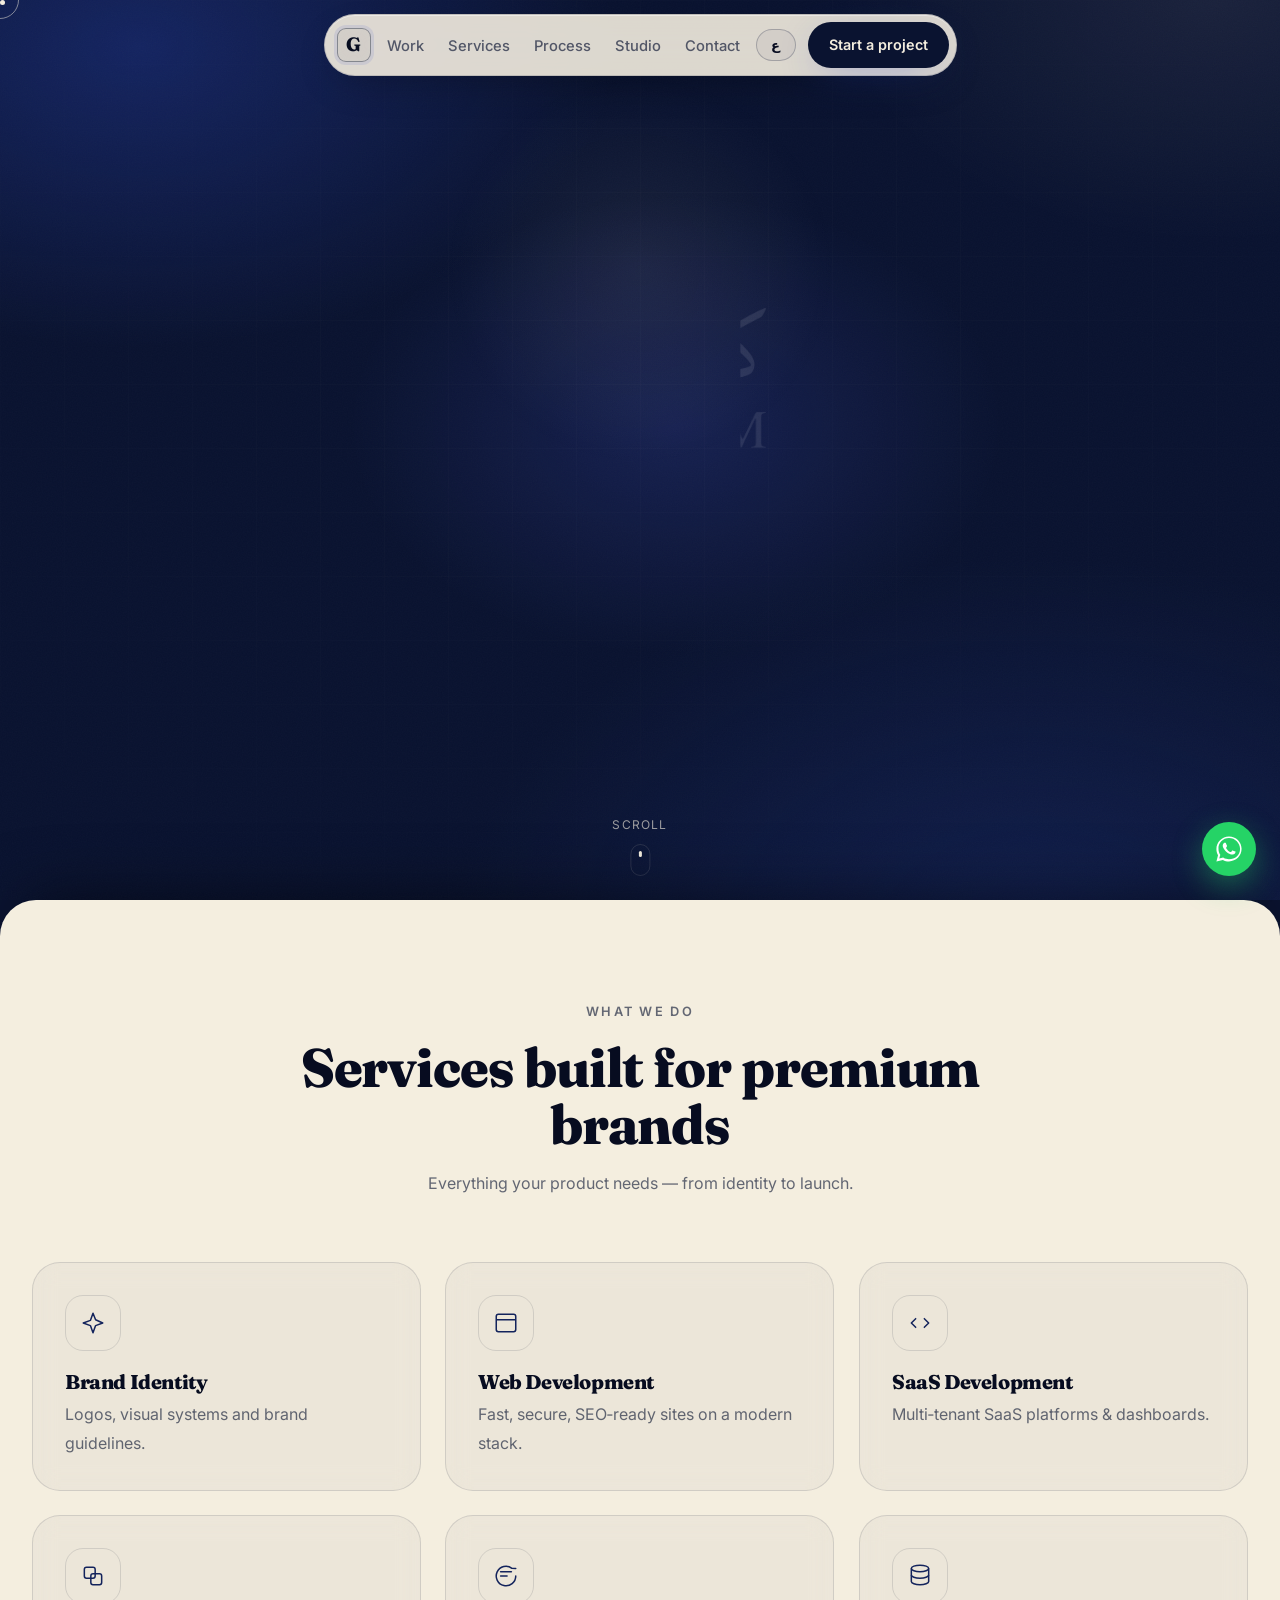
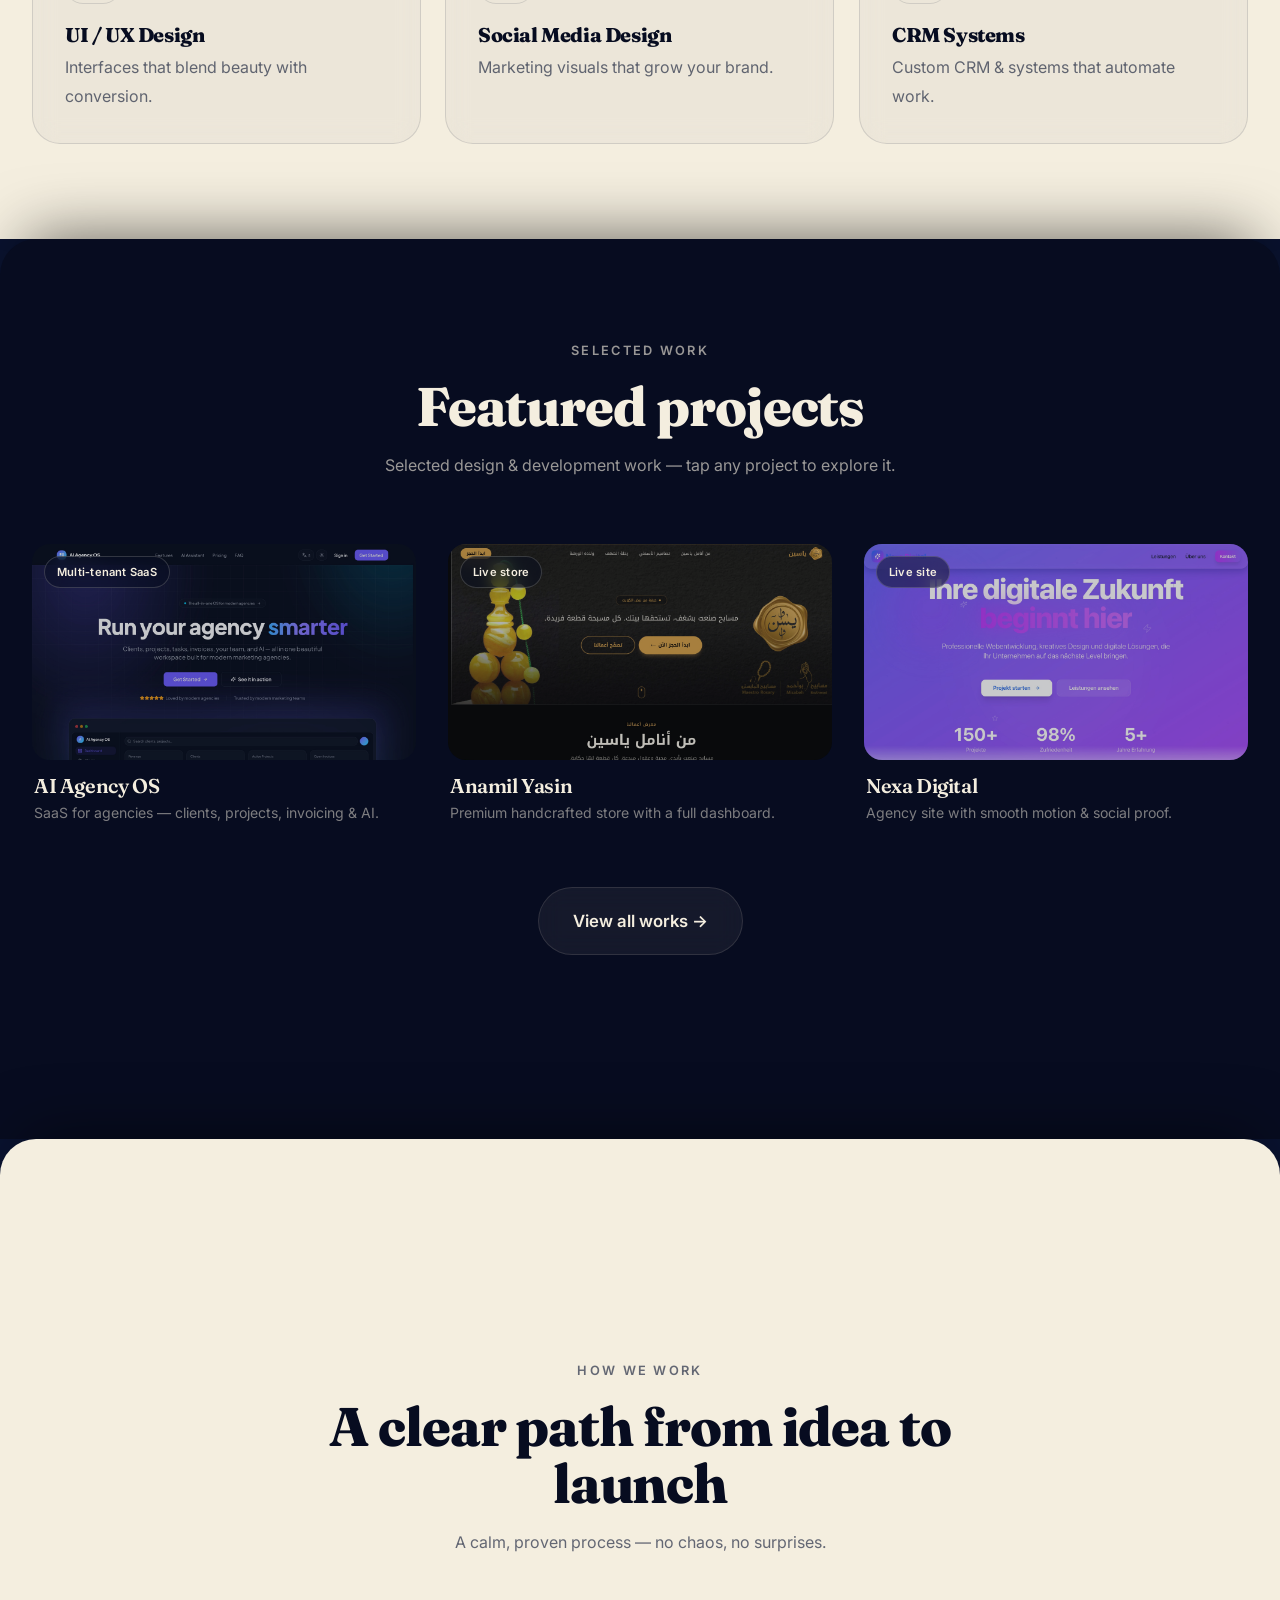
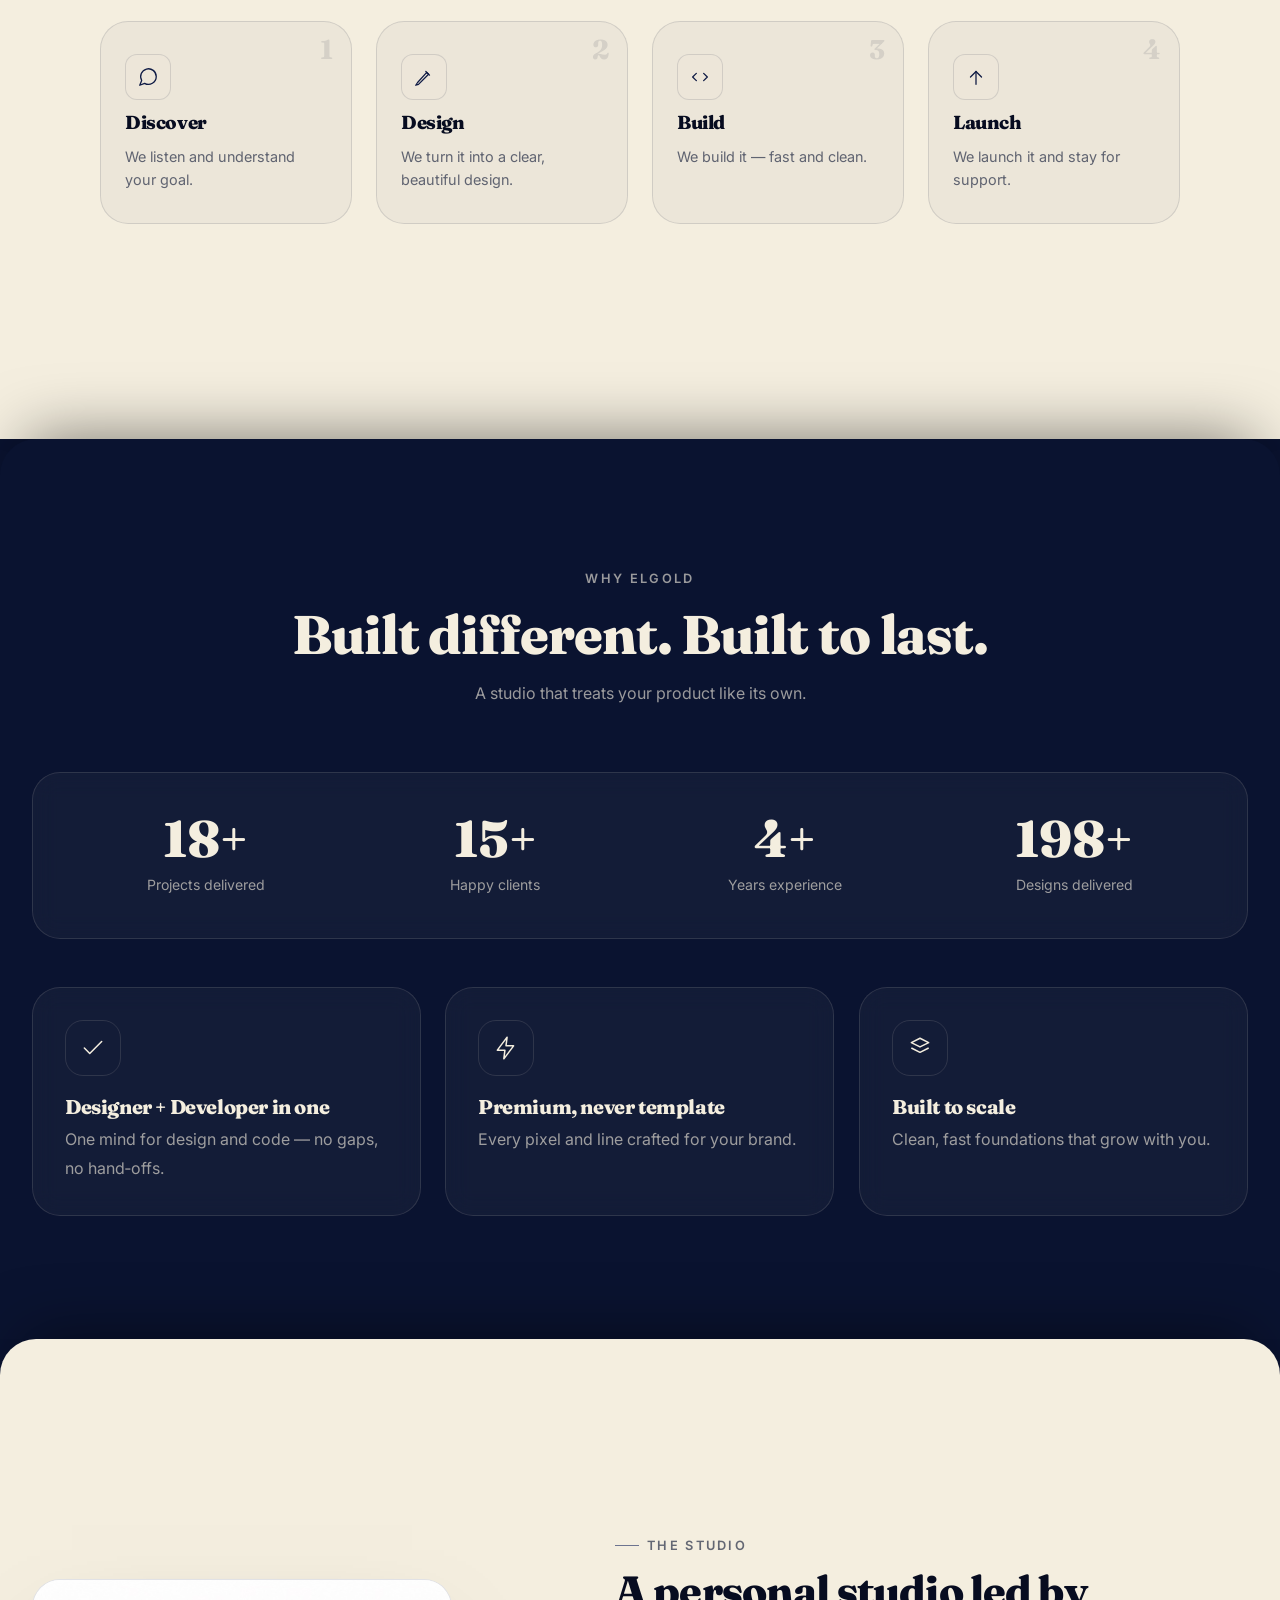
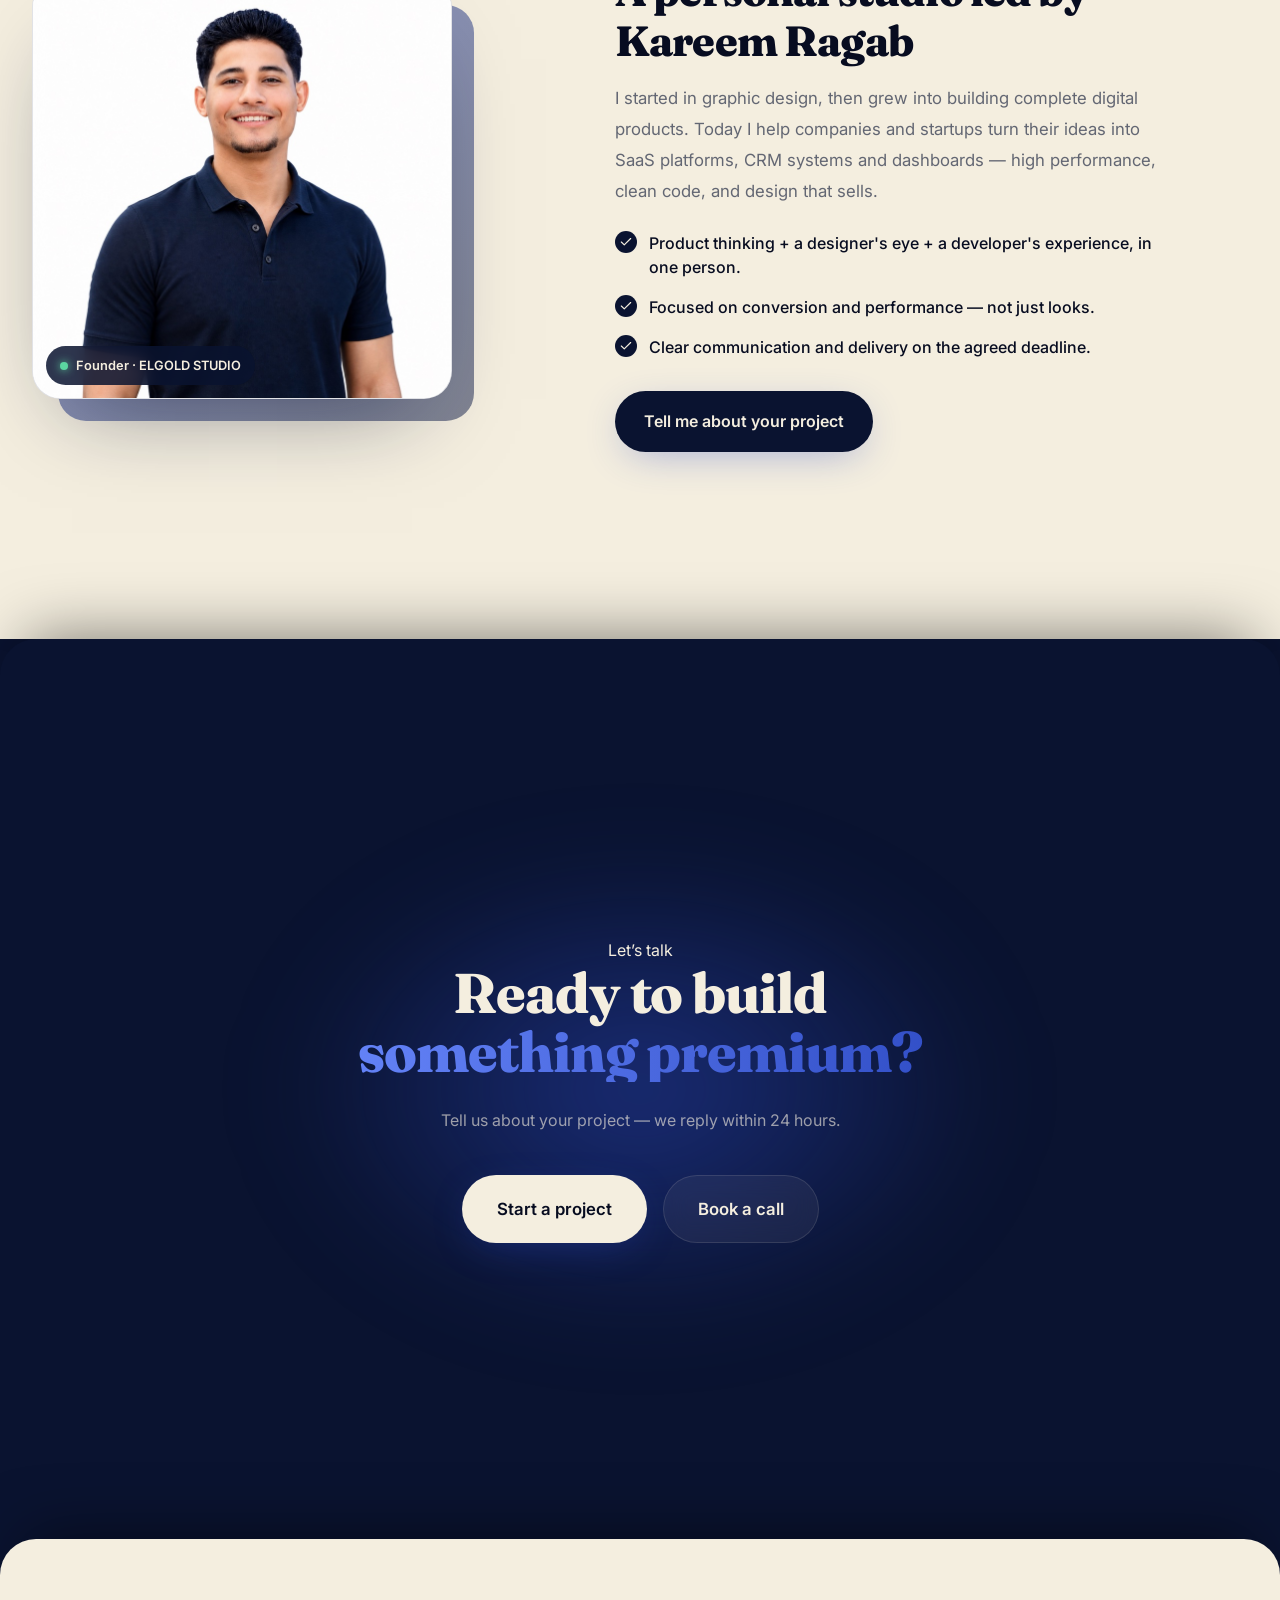
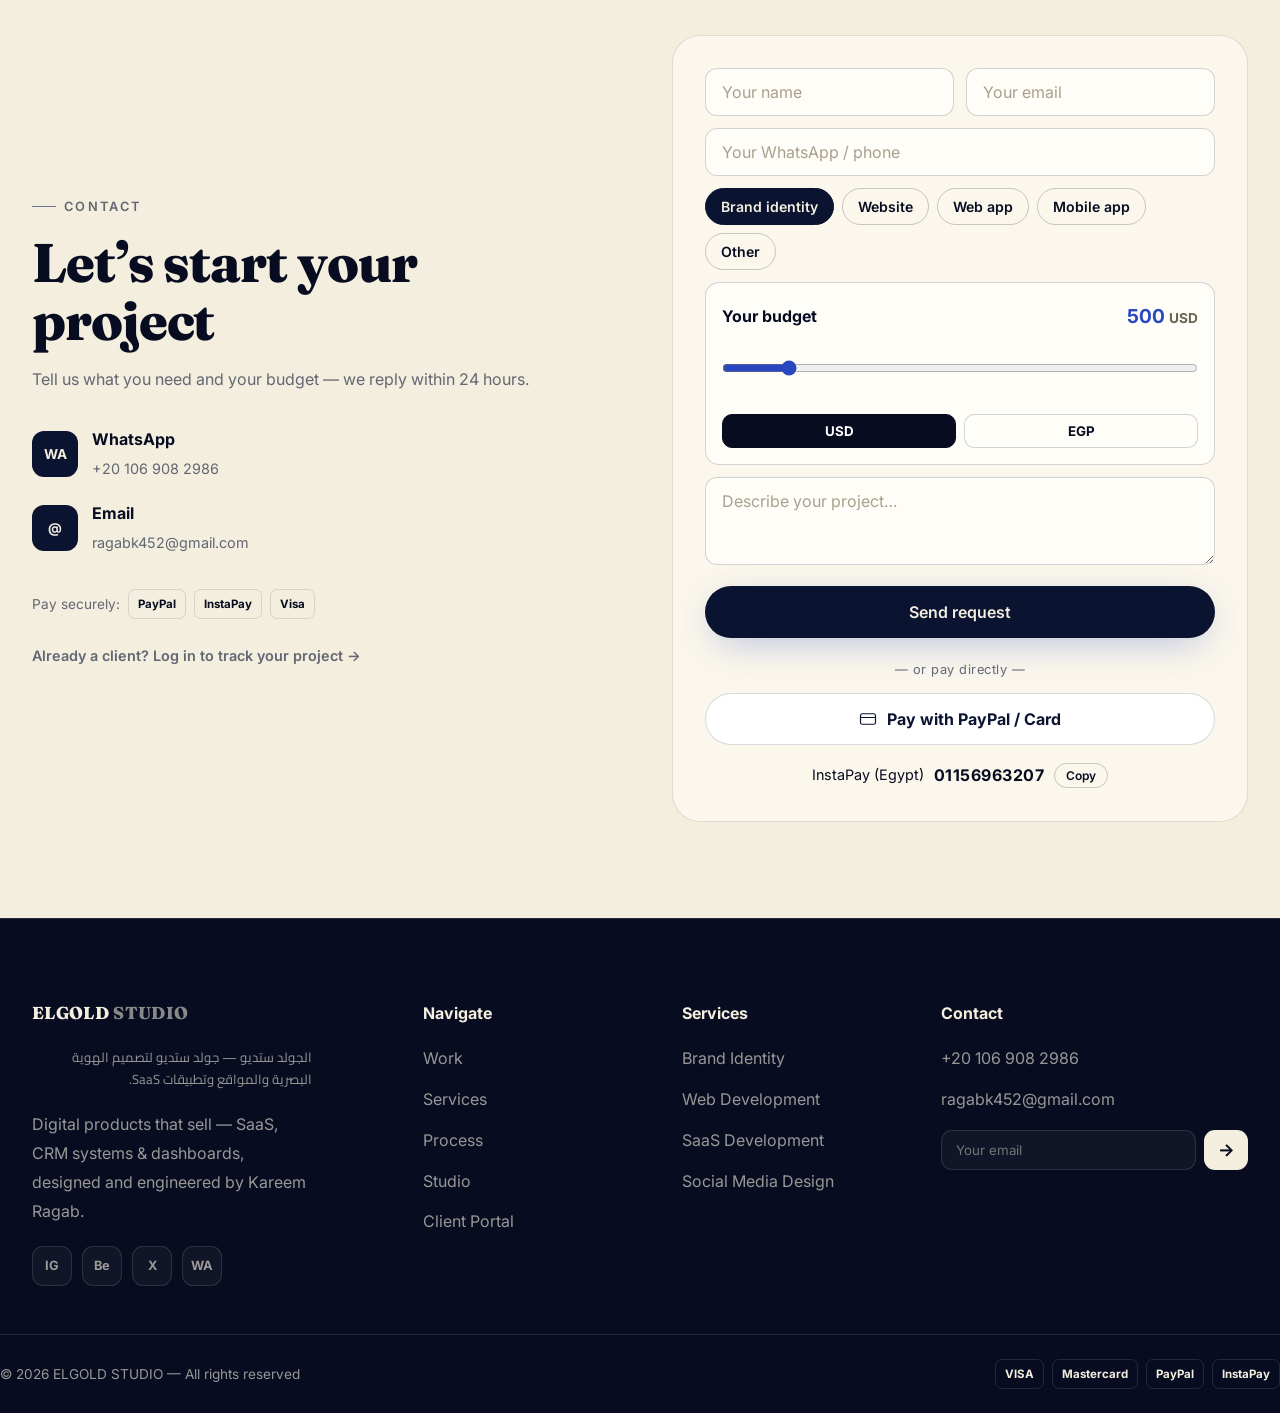
==== index.html @ 1e0102ec "SEO: G favicon + image sitemap (Google Images) + og:image:alt - Favicon now shows the brand "G" (mat" ====
<!DOCTYPE html>
<html lang="en" dir="ltr" class="sec-dark">
<head>
  <meta charset="UTF-8" />
  <meta name="viewport" content="width=device-width, initial-scale=1.0" />
  <meta name="theme-color" content="#0A1330" />
  <title>الجولد ستديو | ELGOLD STUDIO — تصميم وتطوير</title>
  <meta name="description" content="الجولد ستديو (ELGOLD STUDIO) — جولد ستديو · ستديو الجولد: استوديو تصميم وتطوير لهوية بصرية، مواقع، وتطبيقات SaaS بقيادة كريم رجب. Brand identity, websites &amp; SaaS — premium digital products for brands that refuse to look ordinary." />
  <link rel="icon" href="data:image/svg+xml,<svg xmlns='http://www.w3.org/2000/svg' viewBox='0 0 100 100'><rect width='100' height='100' rx='24' fill='%230A1330'/><text x='50' y='70' font-size='58' text-anchor='middle' fill='%23F4EEDF' font-family='Georgia,serif' font-weight='bold'>G</text></svg>" />

  <!-- ===== SEO ===== -->
  <link rel="canonical" href="https://elgold-1.vercel.app/" />
  <meta name="author" content="Kareem Ragab — ELGOLD STUDIO" />
  <meta name="robots" content="index, follow, max-image-preview:large, max-snippet:-1" />
  <meta name="keywords" content="الجولد ستديو, جولد ستديو, ستديو جولد, ستديو الجولد, الجولد, جولد, ستديو, كريم رجب, ELGOLD STUDIO, ELGOLD, GOLD STUDIO, STUDIO GOLD, EL GOLD, Kareem Ragab, هوية بصرية, تصميم مواقع, برمجة, SaaS, brand identity, web design, web development, Egypt" />
  <meta property="og:type" content="website" />
  <meta property="og:site_name" content="ELGOLD STUDIO" />
  <meta property="og:title" content="الجولد ستديو | ELGOLD STUDIO — تصميم وتطوير" />
  <meta property="og:description" content="Brand identity, websites and SaaS designed and engineered by Kareem Ragab — premium digital products for brands that refuse to look ordinary." />
  <meta property="og:url" content="https://elgold-1.vercel.app/" />
  <meta property="og:image" content="https://elgold-1.vercel.app/assets/og-cover.jpg?v=20260702z14" />
  <meta property="og:image:width" content="1200" />
  <meta property="og:image:height" content="630" />
  <meta property="og:image:alt" content="الجولد ستديو — ELGOLD STUDIO" />
  <meta property="og:locale" content="en_US" />
  <meta property="og:locale:alternate" content="ar_AR" />
  <meta name="twitter:card" content="summary_large_image" />
  <meta name="twitter:title" content="الجولد ستديو | ELGOLD STUDIO — تصميم وتطوير" />
  <meta name="twitter:description" content="Premium digital products — brand identity, websites and SaaS, designed and engineered by Kareem Ragab." />
  <meta name="twitter:image" content="https://elgold-1.vercel.app/assets/og-cover.jpg?v=20260702z14" />
  <script type="application/ld+json">
  {"@context":"https://schema.org","@graph":[
    {"@type":"ProfessionalService","@id":"https://elgold-1.vercel.app/#studio","name":"ELGOLD STUDIO","alternateName":["الجولد ستديو","جولد ستديو","ستديو جولد","ستديو الجولد","الجولد","ELGOLD","GOLD STUDIO","STUDIO GOLD","EL GOLD"],"url":"https://elgold-1.vercel.app/","image":"https://elgold-1.vercel.app/assets/og-cover.jpg","description":"الجولد ستديو (ELGOLD STUDIO) designs and builds premium digital products — brand identity, websites and SaaS.","founder":{"@type":"Person","name":"Kareem Ragab"},"email":"ragabk452@gmail.com","telephone":"+201069082986","areaServed":"Worldwide","knowsAbout":["Brand Identity","Web Design","Web Development","SaaS","UI/UX Design","Social Media Design"],"contactPoint":{"@type":"ContactPoint","telephone":"+201069082986","email":"ragabk452@gmail.com","contactType":"customer service","availableLanguage":["Arabic","English"]},"hasOfferCatalog":{"@type":"OfferCatalog","name":"Services","itemListElement":[{"@type":"Offer","itemOffered":{"@type":"Service","name":"Brand Identity"}},{"@type":"Offer","itemOffered":{"@type":"Service","name":"Web Development"}},{"@type":"Offer","itemOffered":{"@type":"Service","name":"SaaS Development"}},{"@type":"Offer","itemOffered":{"@type":"Service","name":"UI/UX Design"}},{"@type":"Offer","itemOffered":{"@type":"Service","name":"Social Media Design"}}]}},
    {"@type":"WebSite","@id":"https://elgold-1.vercel.app/#website","url":"https://elgold-1.vercel.app/","name":"ELGOLD STUDIO","alternateName":["الجولد ستديو","جولد ستديو","ELGOLD STUDIO"],"publisher":{"@id":"https://elgold-1.vercel.app/#studio"},"inLanguage":"en"},
    {"@type":"Person","name":"Kareem Ragab","jobTitle":"Graphic Designer & Web Developer","worksFor":{"@id":"https://elgold-1.vercel.app/#studio"},"url":"https://elgold-1.vercel.app/"}
  ]}
  </script>

  <link rel="preconnect" href="https://fonts.googleapis.com" />
  <link rel="preconnect" href="https://fonts.gstatic.com" crossorigin />
  <link href="https://fonts.googleapis.com/css2?family=Fraunces:ital,opsz,wght@0,9..144,400;0,9..144,600;0,9..144,800;1,9..144,500&family=Inter:wght@400;500;600;700&family=Cairo:wght@400;600;700;800&display=swap" rel="stylesheet" />

  <link rel="stylesheet" href="css/tokens.css?v=20260702z14" />
  <link rel="stylesheet" href="css/style.css?v=20260702z14" />
  <link rel="stylesheet" href="css/responsive.css?v=20260702z14" />

  <!-- المكتبات مستضافة محلياً (من سيرفرنا، مش CDN خارجي) + defer لتحميل غير معطِّل -->
  <script src="assets/js/vendor/gsap.min.js" defer></script>
  <script src="assets/js/vendor/ScrollTrigger.min.js" defer></script>
  <script src="assets/js/vendor/lenis.min.js" defer></script>
  <script src="assets/js/vendor/supabase.min.js" defer></script>
  <script src="js/portal-config.js?v=20260702z14" defer></script>
  <script src="js/main.js?v=20260702z14" defer></script>
</head>
<body>

  <!-- اللودر -->
  <div id="loader" class="loader">
    <div class="loader__logo">
      <span class="loader__g">G</span>
      <span class="loader__name">ELGOLD <em>STUDIO</em></span>
    </div>
    <div class="loader__bar"><i></i></div>
  </div>

  <!-- الخلفية الحيّة -->
  <div class="bg" aria-hidden="true">
    <div class="bg__aurora"></div>
    <div class="bg__grid"></div>
    <div class="bg__blob bg__blob--1"></div>
    <div class="bg__blob bg__blob--2"></div>
    <div class="bg__noise"></div>
  </div>
  <div class="spotlight" aria-hidden="true"></div>
  <div class="cursor" aria-hidden="true"></div>
  <div class="cursor-dot" aria-hidden="true"></div>

  <!-- النافبار -->
  <nav id="nav" class="nav">
    <div class="nav__inner">
      <a href="#hero" class="brand magnetic" aria-label="ELGOLD STUDIO"><i class="brand__mark">G</i></a>
      <ul class="nav__links">
        <li><a href="work.html" data-i18n="nav.work">Work</a></li>
        <li><a href="#services" data-i18n="nav.services">Services</a></li>
        <li><a href="#process" data-i18n="nav.process">Process</a></li>
        <li><a href="#about" data-i18n="nav.about">Studio</a></li>
        <li><a href="#contact" data-i18n="nav.contact">Contact</a></li>
      </ul>
      <div class="nav__right">
        <button id="lang" class="lang magnetic" data-i18n="lang">ع</button>
        <a href="#contact" class="btn btn--primary magnetic" data-i18n="nav.cta">Start a project</a>
        <button id="burger" class="burger" aria-label="Menu"><span></span><span></span><span></span></button>
      </div>
    </div>
  </nav>

  <!-- قائمة الموبايل -->
  <div id="menu" class="menu">
    <a href="work.html" data-i18n="nav.work">Work</a>
    <a href="#services" data-i18n="nav.services">Services</a>
    <a href="#process" data-i18n="nav.process">Process</a>
    <a href="#about" data-i18n="nav.about">Studio</a>
    <a href="#contact" data-i18n="nav.contact">Contact</a>
  </div>

  <!-- الصفحات (Cover scroll — كل صفحة تغطّي اللي قبلها) -->
  <main class="stack">

  <!-- صفحة 1: الهيرو — اسم مركزي على خلفية سودا نضيفة -->
  <section id="hero" class="page hero">
    <div class="hero__inner">
      <h1 class="hero__lockup">
        <img class="hero__lockup-img hero__lockup-img--ar" src="assets/kareem-ar.png?v=20260702z14" alt="كريم رجب — ELGOLD STUDIO" width="1250" height="444" fetchpriority="high" />
        <img class="hero__lockup-img hero__lockup-img--en" src="assets/kareem-en.png?v=20260702z14" alt="Kareem Ragab — ELGOLD STUDIO" width="1057" height="152" fetchpriority="high" />
      </h1>
      <span class="hero__divider" aria-hidden="true"></span>
      <p class="hero__role" data-i18n="hero.role">Graphic Designer · Web Developer</p>
      <div class="hero__cta">
        <a href="#contact" class="btn btn--primary btn--lg magnetic" data-i18n="hero.cta1">Start a project</a>
        <a href="work.html" class="btn btn--ghost btn--lg magnetic" data-i18n="hero.cta2">View work</a>
      </div>
    </div>

    <div class="scroll-hint"><span data-i18n="hero.scroll">Scroll</span><i></i></div>
  </section>

  <!-- صفحة 2: Services -->

  <section id="services" class="page services theme-light">
    <div class="container">
      <div class="sec-head">
        <span class="eyebrow" data-reveal data-i18n="services.eyebrow">What we do</span>
        <h2 class="sec-title" data-reveal data-i18n="services.title">Services built for premium brands</h2>
        <p class="sec-sub" data-reveal data-i18n="services.sub">Everything your product needs — from identity to launch.</p>
      </div>
      <div class="cards">
        <article class="card tilt" data-reveal data-cursor>
          <div class="card__icon"><svg viewBox="0 0 24 24" fill="none" stroke="currentColor" stroke-width="1.4" stroke-linejoin="round"><path d="M12 3l2.4 6L21 12l-6.6 2.4L12 21l-2.4-6.6L3 12l6.6-2.4z"/></svg></div>
          <h3 data-i18n="services.s1t">Brand Identity</h3>
          <p data-i18n="services.s1d">Logos, visual systems and brand guidelines.</p>
        </article>
        <article class="card tilt" data-reveal data-cursor>
          <div class="card__icon"><svg viewBox="0 0 24 24" fill="none" stroke="currentColor" stroke-width="1.4"><rect x="3" y="4" width="18" height="16" rx="2"/><path d="M3 9h18"/></svg></div>
          <h3 data-i18n="services.s2t">Web Development</h3>
          <p data-i18n="services.s2d">Fast, secure, SEO‑ready sites on a modern stack.</p>
        </article>
        <article class="card tilt" data-reveal data-cursor>
          <div class="card__icon"><svg viewBox="0 0 24 24" fill="none" stroke="currentColor" stroke-width="1.4" stroke-linecap="round" stroke-linejoin="round"><path d="M8 8l-4 4 4 4"/><path d="M16 8l4 4-4 4"/></svg></div>
          <h3 data-i18n="services.s3t">SaaS Development</h3>
          <p data-i18n="services.s3d">Multi‑tenant SaaS platforms &amp; dashboards.</p>
        </article>
        <article class="card tilt" data-reveal data-cursor>
          <div class="card__icon"><svg viewBox="0 0 24 24" fill="none" stroke="currentColor" stroke-width="1.4"><rect x="4" y="4" width="10" height="10" rx="2"/><rect x="10" y="10" width="10" height="10" rx="2"/></svg></div>
          <h3 data-i18n="services.s4t">UI / UX Design</h3>
          <p data-i18n="services.s4d">Interfaces that blend beauty with conversion.</p>
        </article>
        <article class="card tilt" data-reveal data-cursor>
          <div class="card__icon"><svg viewBox="0 0 24 24" fill="none" stroke="currentColor" stroke-width="1.4" stroke-linecap="round" stroke-linejoin="round"><path d="M7 8h10M7 12h6"/><path d="M21 12a9 9 0 1 1-3.5-7.1L21 5"/></svg></div>
          <h3 data-i18n="services.s5t">Social Media Design</h3>
          <p data-i18n="services.s5d">Marketing visuals that grow your brand.</p>
        </article>
        <article class="card tilt" data-reveal data-cursor>
          <div class="card__icon"><svg viewBox="0 0 24 24" fill="none" stroke="currentColor" stroke-width="1.4" stroke-linejoin="round"><ellipse cx="12" cy="5" rx="8" ry="3"/><path d="M4 5v6c0 1.7 3.6 3 8 3s8-1.3 8-3V5"/><path d="M4 11v6c0 1.7 3.6 3 8 3s8-1.3 8-3v-6"/></svg></div>
          <h3 data-i18n="services.s6t">CRM Systems</h3>
          <p data-i18n="services.s6d">Custom CRM &amp; systems that automate work.</p>
        </article>
      </div>
    </div>
  </section>

  <!-- صفحة 4: Featured Projects (تغطّي Services) -->
  <section id="work" class="page work work--gallery">
    <div class="container">
      <div class="sec-head">
        <span class="eyebrow" data-reveal data-i18n="work.eyebrow">Selected work</span>
        <h2 class="sec-title" data-reveal data-i18n="work.title">Featured projects</h2>
        <p class="sec-sub" data-reveal data-i18n="work.sub">A few products we designed and engineered.</p>
      </div>
      <div class="work-grid">
        <article class="work-card" data-reveal data-cursor data-wtype="development">
          <a class="work-card__link" href="https://ai-agency-os-one.vercel.app" target="_blank" rel="noopener" data-project="aios" aria-label="AI Agency OS — view project"></a>
          <div class="work-card__media work-card__media--1">
            <img class="work-card__img" src="assets/work/aios-2.jpg" alt="AI Agency OS" loading="lazy">
            <span class="work-card__tag" data-i18n="work.p1tag">Multi‑tenant SaaS</span>
            <span class="work-card__view" data-i18n="work.view">View project →</span>
          </div>
          <div class="work-card__body">
            <h3 data-i18n="work.p1t">AI Agency OS</h3>
            <p data-i18n="work.p1d">SaaS for agencies — clients, projects, invoicing & AI.</p>
            <div class="work-card__tags"><span>SaaS</span><span>Next.js</span><span>Realtime</span></div>
          </div>
        </article>
        <article class="work-card" data-reveal data-cursor data-wtype="development">
          <a class="work-card__link" href="https://yasin-app.vercel.app" target="_blank" rel="noopener" data-project="yasin" aria-label="Anamil Yasin — view project"></a>
          <div class="work-card__media work-card__media--2">
            <img class="work-card__img" src="assets/work/yasin-1.jpg" alt="Anamil Yasin" loading="lazy">
            <span class="work-card__tag" data-i18n="work.p2tag">Live store</span>
            <span class="work-card__view" data-i18n="work.view">View project →</span>
          </div>
          <div class="work-card__body">
            <h3 data-i18n="work.p2t">Anamil Yasin</h3>
            <p data-i18n="work.p2d">Premium handcrafted store with a full dashboard.</p>
            <div class="work-card__tags"><span>E‑commerce</span><span>Dashboard</span></div>
          </div>
        </article>
        <article class="work-card" data-reveal data-cursor data-wtype="development">
          <a class="work-card__link" href="https://nexa-digital.vercel.app" target="_blank" rel="noopener" data-project="nexa" aria-label="Nexa Digital — view project"></a>
          <div class="work-card__media work-card__media--3">
            <img class="work-card__img" src="assets/work/nexa-1.jpg" alt="Nexa Digital" loading="lazy">
            <span class="work-card__tag" data-i18n="work.p3tag">Live site</span>
            <span class="work-card__view" data-i18n="work.view">View project →</span>
          </div>
          <div class="work-card__body">
            <h3 data-i18n="work.p3t">Nexa Digital</h3>
            <p data-i18n="work.p3d">Agency site with smooth motion & social proof.</p>
            <div class="work-card__tags"><span>Business</span><span>Motion</span></div>
          </div>
        </article>
      </div>
      <div class="work-more" data-reveal>
        <a class="btn btn--ghost btn--lg magnetic" href="work.html" data-i18n="work.viewAll">View all works →</a>
      </div>
    </div>
  </section>

  <!-- صفحة 5: Workflow (تغطّي Projects) -->
  <section id="process" class="page process theme-light">
    <div class="container">
      <div class="sec-head">
        <span class="eyebrow" data-reveal data-i18n="process.eyebrow">How we work</span>
        <h2 class="sec-title" data-reveal data-i18n="process.title">A clear path from idea to launch</h2>
        <p class="sec-sub" data-reveal data-i18n="process.sub">A calm, proven process — no chaos, no surprises.</p>
      </div>
      <div class="steps">
        <div class="step" data-reveal>
          <span class="step__num">1</span>
          <div class="step__icon"><svg viewBox="0 0 24 24" fill="none" stroke="currentColor" stroke-width="1.4" stroke-linecap="round" stroke-linejoin="round"><path d="M21 11.5a8.5 8.5 0 0 1-12.7 7.4L3 21l2.1-5.3A8.5 8.5 0 1 1 21 11.5z"/></svg></div>
          <h3 data-i18n="process.s1t">Discover</h3>
          <p data-i18n="process.s1d">We listen and understand your goal.</p>
        </div>
        <div class="step" data-reveal>
          <span class="step__num">2</span>
          <div class="step__icon"><svg viewBox="0 0 24 24" fill="none" stroke="currentColor" stroke-width="1.4" stroke-linecap="round" stroke-linejoin="round"><path d="M3 21l3-1L17 9l-2-2L5 18z"/><path d="M14 6l4 4"/></svg></div>
          <h3 data-i18n="process.s2t">Design</h3>
          <p data-i18n="process.s2d">We turn it into a clear, beautiful design.</p>
        </div>
        <div class="step" data-reveal>
          <span class="step__num">3</span>
          <div class="step__icon"><svg viewBox="0 0 24 24" fill="none" stroke="currentColor" stroke-width="1.4" stroke-linecap="round" stroke-linejoin="round"><path d="M8 8l-4 4 4 4"/><path d="M16 8l4 4-4 4"/></svg></div>
          <h3 data-i18n="process.s3t">Build</h3>
          <p data-i18n="process.s3d">We build it — fast and clean.</p>
        </div>
        <div class="step" data-reveal>
          <span class="step__num">4</span>
          <div class="step__icon"><svg viewBox="0 0 24 24" fill="none" stroke="currentColor" stroke-width="1.4" stroke-linecap="round" stroke-linejoin="round"><path d="M12 20V6"/><path d="M6 12l6-6 6 6"/></svg></div>
          <h3 data-i18n="process.s4t">Launch</h3>
          <p data-i18n="process.s4d">We launch it and stay for support.</p>
        </div>
      </div>
    </div>
  </section>

  <!-- صفحة 6: Why ELGOLD -->
  <section id="why" class="page why">
    <div class="container">
      <div class="sec-head">
        <span class="eyebrow" data-reveal data-i18n="why.eyebrow">Why ELGOLD</span>
        <h2 class="sec-title" data-reveal data-i18n="why.title">Built different. Built to last.</h2>
        <p class="sec-sub" data-reveal data-i18n="why.sub">A studio that treats your product like its own.</p>
      </div>

      <div class="stats-panel" data-reveal>
        <div class="stats-row">
          <div class="stat-big"><div class="num"><span class="count" data-to="18" data-stat="projects">0</span>+</div><div class="lbl" data-i18n="why.m1">Projects delivered</div></div>
          <div class="stat-big"><div class="num"><span class="count" data-to="15" data-stat="clients">0</span>+</div><div class="lbl" data-i18n="why.m2">Happy clients</div></div>
          <div class="stat-big"><div class="num"><span class="count" data-to="4" data-stat="years">0</span>+</div><div class="lbl" data-i18n="why.m3">Years experience</div></div>
          <div class="stat-big"><div class="num"><span class="count" data-to="198" data-stat="designs">0</span>+</div><div class="lbl" data-i18n="why.m4">Designs delivered</div></div>
        </div>
      </div>

      <div class="why-cards">
        <article class="card" data-reveal data-cursor>
          <div class="card__icon"><svg viewBox="0 0 24 24" fill="none" stroke="currentColor" stroke-width="1.4" stroke-linecap="round" stroke-linejoin="round"><path d="M20 6L9 17l-5-5"/></svg></div>
          <h3 data-i18n="why.c1t">Designer + Developer in one</h3>
          <p data-i18n="why.c1d">One mind for design and code — no gaps, no hand‑offs.</p>
        </article>
        <article class="card" data-reveal data-cursor>
          <div class="card__icon"><svg viewBox="0 0 24 24" fill="none" stroke="currentColor" stroke-width="1.4" stroke-linecap="round" stroke-linejoin="round"><path d="M13 2L4 14h7l-1 8 9-12h-7z"/></svg></div>
          <h3 data-i18n="why.c2t">Premium, never template</h3>
          <p data-i18n="why.c2d">Every pixel and line crafted for your brand.</p>
        </article>
        <article class="card" data-reveal data-cursor>
          <div class="card__icon"><svg viewBox="0 0 24 24" fill="none" stroke="currentColor" stroke-width="1.4" stroke-linejoin="round"><path d="M12 3l8 4-8 4-8-4z"/><path d="M4 12l8 4 8-4"/></svg></div>
          <h3 data-i18n="why.c3t">Built to scale</h3>
          <p data-i18n="why.c3d">Clean, fast foundations that grow with you.</p>
        </article>
      </div>
    </div>
  </section>

  <!-- صفحة: Studio / عن كريم (تغطّي Why) -->
  <section id="about" class="page about theme-light">
    <div class="container about__grid">
      <div class="about__media" data-reveal>
        <div class="about__photo"><img src="assets/founder.jpg" alt="Kareem Ragab — ELGOLD STUDIO" loading="lazy" width="840" height="840"></div>
        <div class="about__chip"><span class="about__dot"></span><span data-i18n="about.badge">Founder · ELGOLD STUDIO</span></div>
      </div>
      <div class="about__content">
        <span class="eyebrow" data-reveal data-i18n="about.eyebrow">The Studio</span>
        <h2 class="sec-title about__title" data-reveal>
          <span data-i18n="about.t1">A personal studio led by</span>
          <span class="about__name" data-i18n="about.t2">Kareem Ragab</span>
        </h2>
        <p class="about__body" data-reveal data-i18n="about.body">I started in graphic design, then grew into building complete digital products. Today I help companies and startups turn their ideas into SaaS platforms, CRM systems and dashboards — high performance, clean code, and design that sells.</p>
        <ul class="about__points">
          <li data-reveal><svg viewBox="0 0 24 24" fill="none" stroke="currentColor" stroke-width="2" stroke-linecap="round" stroke-linejoin="round"><path d="M20 6L9 17l-5-5"/></svg><span data-i18n="about.p1">Product thinking + a designer's eye + a developer's experience, in one person.</span></li>
          <li data-reveal><svg viewBox="0 0 24 24" fill="none" stroke="currentColor" stroke-width="2" stroke-linecap="round" stroke-linejoin="round"><path d="M20 6L9 17l-5-5"/></svg><span data-i18n="about.p2">Focused on conversion and performance — not just looks.</span></li>
          <li data-reveal><svg viewBox="0 0 24 24" fill="none" stroke="currentColor" stroke-width="2" stroke-linecap="round" stroke-linejoin="round"><path d="M20 6L9 17l-5-5"/></svg><span data-i18n="about.p3">Clear communication and delivery on the agreed deadline.</span></li>
        </ul>
        <a class="btn btn--primary magnetic" href="#contact" data-reveal data-i18n="about.cta">Tell me about your project</a>
      </div>
    </div>
  </section>

  <!-- صفحة 8: Final CTA -->
  <section id="cta" class="page cta">
    <div class="cta__glow" aria-hidden="true"></div>
    <div class="container cta__inner">
      <span class="pill" data-reveal data-i18n="cta.pill">Let’s talk</span>
      <h2 class="cta__title">
        <span class="line" data-reveal data-i18n="cta.t1">Ready to build</span>
        <span class="line accent2-text" data-reveal data-i18n="cta.t2">something premium?</span>
      </h2>
      <p class="cta__sub" data-reveal data-i18n="cta.sub">Tell us about your project — we reply within 24 hours.</p>
      <div class="cta__btns" data-reveal>
        <a href="#contact" class="btn btn--primary btn--lg magnetic" data-i18n="cta.btn1">Start a project</a>
        <a href="#contact" class="btn btn--ghost btn--lg magnetic" data-i18n="cta.btn2">Book a call</a>
      </div>
    </div>
  </section>

  <!-- صفحة 11: Contact (تغطّي Final CTA) -->
  <section id="contact" class="page contact theme-light">
    <div class="container contact__grid">
      <div class="contact__intro">
        <span class="eyebrow" data-reveal data-i18n="contact.eyebrow">Contact</span>
        <h2 class="sec-title" data-reveal data-i18n="contact.title">Let’s start your project</h2>
        <p class="sec-sub" data-reveal data-i18n="contact.sub">Tell us what you need and your budget — we reply within 24 hours.</p>
        <div class="contact__methods" data-reveal>
          <a href="https://wa.me/201069082986" target="_blank" rel="noopener" class="contact__method">
            <span class="cm-ico">WA</span><span><b data-i18n="contact.wa">WhatsApp</b><em dir="ltr">+20 106 908 2986</em></span>
          </a>
          <a href="mailto:ragabk452@gmail.com" class="contact__method">
            <span class="cm-ico">@</span><span><b data-i18n="contact.email">Email</b><em dir="ltr">ragabk452@gmail.com</em></span>
          </a>
        </div>
        <div class="contact__pay" data-reveal>
          <span data-i18n="contact.pay">Pay securely:</span>
          <span class="pay-b">PayPal</span><span class="pay-b">InstaPay</span><span class="pay-b">Visa</span>
        </div>
        <a href="portal.html" class="contact__portal" data-reveal data-i18n="contact.portalLink">Already a client? Log in to track your project →</a>
      </div>

      <form class="contact__form" id="order-form" data-reveal novalidate>
        <div class="field-row">
          <input type="text" name="name" required data-i18n-ph="contact.ph_name" placeholder="Your name" />
          <input type="email" name="email" required data-i18n-ph="contact.ph_email" placeholder="Your email" />
        </div>
        <input type="tel" name="phone" dir="ltr" data-i18n-ph="contact.ph_phone" placeholder="Your WhatsApp / phone" />
        <div class="chips" role="group">
          <button type="button" class="svc-chip is-active" data-i18n="contact.s1">Brand identity</button>
          <button type="button" class="svc-chip" data-i18n="contact.s2">Website</button>
          <button type="button" class="svc-chip" data-i18n="contact.s3">Web app</button>
          <button type="button" class="svc-chip" data-i18n="contact.s4">Mobile app</button>
          <button type="button" class="svc-chip" data-i18n="contact.s5">Other</button>
        </div>
        <div class="budget">
          <div class="budget__head">
            <span data-i18n="contact.budget">Your budget</span>
            <span class="budget__val"><b id="budget-val">500</b> <em id="budget-cur">USD</em></span>
          </div>
          <input type="range" id="budget-range" min="10" max="5000" step="10" value="500" />
          <div class="budget__cur">
            <button type="button" class="cur-btn is-active" data-cur="USD">USD</button>
            <button type="button" class="cur-btn" data-cur="EGP">EGP</button>
          </div>
        </div>
        <textarea name="brief" rows="3" data-i18n-ph="contact.ph_brief" placeholder="Describe your project…"></textarea>
        <input type="text" name="company" class="hp" tabindex="-1" autocomplete="off" aria-hidden="true" />
        <button type="submit" class="btn btn--primary btn--block magnetic" data-i18n="contact.submit">Send request</button>
        <div class="pay-now">
          <span class="pay-now__or" data-i18n="contact.payNow">— or pay directly —</span>
          <button type="button" id="pay-paypal" class="btn pay-btn btn--block">
            <svg viewBox="0 0 24 24" width="18" height="18" fill="none" stroke="currentColor" stroke-width="1.6" stroke-linecap="round" stroke-linejoin="round"><rect x="2" y="5" width="20" height="14" rx="2.5"/><path d="M2 10h20"/></svg>
            <span data-i18n="contact.paypal">Pay with PayPal / Card</span>
          </button>
          <div class="pay-now__instapay">
            <span data-i18n="contact.instapayLbl">InstaPay (Egypt)</span>
            <b dir="ltr">01156963207</b>
            <button type="button" class="copy-btn" id="copy-instapay" data-i18n="contact.copy">Copy</button>
          </div>
        </div>
      </form>
    </div>
  </section>

  </main>
  <!-- /stack -->

  <!-- الفوتر -->
  <footer class="footer">
    <div class="container footer__grid">
      <div class="footer__brand">
        <a href="#hero" class="brand"><b>ELGOLD</b> <span>STUDIO</span></a>
        <p class="footer__alt" dir="rtl" lang="ar">الجولد ستديو — جولد ستديو لتصميم الهوية البصرية والمواقع وتطبيقات SaaS.</p>
        <p data-i18n="footer.tag">Digital products that sell — SaaS, CRM systems & dashboards, designed and engineered by Kareem Ragab.</p>
        <div class="socials"><a href="#" aria-label="Instagram">IG</a><a href="#" aria-label="Behance">Be</a><a href="#" aria-label="X">X</a><a href="https://wa.me/201069082986" target="_blank" rel="noopener" aria-label="WhatsApp">WA</a></div>
      </div>
      <div class="footer__col">
        <h4 data-i18n="footer.links">Navigate</h4>
        <a href="work.html" data-i18n="nav.work">Work</a>
        <a href="#services" data-i18n="nav.services">Services</a>
        <a href="#process" data-i18n="nav.process">Process</a>
        <a href="#about" data-i18n="nav.about">Studio</a>
        <a href="portal.html" data-i18n="footer.portal">Client Portal</a>
      </div>
      <div class="footer__col">
        <h4 data-i18n="footer.services">Services</h4>
        <a href="#contact" data-i18n="services.s1t">Brand Identity</a>
        <a href="#contact" data-i18n="services.s2t">Web Design</a>
        <a href="#contact" data-i18n="services.s3t">Development</a>
        <a href="#contact" data-i18n="services.s5t">Mobile Apps</a>
      </div>
      <div class="footer__col footer__contact">
        <h4 data-i18n="footer.contact">Contact</h4>
        <a href="https://wa.me/201069082986" target="_blank" rel="noopener" dir="ltr">+20 106 908 2986</a>
        <a href="mailto:ragabk452@gmail.com" dir="ltr">ragabk452@gmail.com</a>
        <form class="news" id="news-form"><input type="email" required data-i18n-ph="footer.news_ph" placeholder="Your email" /><button type="submit" aria-label="subscribe">→</button></form>
      </div>
    </div>
    <div class="footer__bottom container">
      <p>© <span id="year">2026</span> ELGOLD STUDIO — <span data-i18n="footer.rights">All rights reserved</span></p>
      <div class="pay"><span class="pay-b">VISA</span><span class="pay-b">Mastercard</span><span class="pay-b">PayPal</span><span class="pay-b">InstaPay</span></div>
    </div>
  </footer>

  <!-- زرار واتساب عائم -->
  <a href="https://wa.me/201069082986" target="_blank" rel="noopener" class="wa-fab" aria-label="WhatsApp">
    <svg viewBox="0 0 32 32" width="26" height="26" fill="currentColor"><path d="M16 .5C7.4.5.5 7.4.5 16c0 2.8.7 5.4 2 7.7L.5 31.5l8-2.1c2.2 1.2 4.8 1.9 7.5 1.9 8.6 0 15.5-6.9 15.5-15.5S24.6.5 16 .5zm0 28.2c-2.4 0-4.7-.6-6.7-1.8l-.5-.3-4.8 1.2 1.3-4.6-.3-.5c-1.3-2-1.9-4.3-1.9-6.7C2.4 8.5 8.5 2.4 16 2.4S29.6 8.5 29.6 16 23.5 28.7 16 28.7zm7.4-9.5c-.4-.2-2.4-1.2-2.7-1.3-.4-.1-.6-.2-.9.2-.3.4-1 1.3-1.2 1.5-.2.2-.4.3-.8.1-.4-.2-1.7-.6-3.2-2-1.2-1.1-2-2.4-2.2-2.8-.2-.4 0-.6.2-.8.2-.2.4-.4.5-.7.2-.2.2-.4.4-.7.1-.3 0-.5 0-.7-.1-.2-.9-2.2-1.3-3-.3-.7-.6-.6-.9-.6h-.7c-.2 0-.7.1-1 .5-.3.4-1.3 1.3-1.3 3.2s1.4 3.7 1.5 3.9c.2.2 2.7 4.2 6.6 5.9.9.4 1.6.6 2.2.8.9.3 1.7.2 2.4.1.7-.1 2.4-1 2.7-1.9.3-.9.3-1.7.2-1.9-.1-.1-.3-.2-.7-.4z"/></svg>
  </a>

  <!-- نافذة تفاصيل المشروع (Case Study) — يملؤها main.js -->
  <div id="workModal" class="wmodal" aria-hidden="true" role="dialog" aria-modal="true"></div>
</body>
</html>
---- css/tokens.css ----
/* =========================================================
   ELGOLD STUDIO — Design Tokens
   كل القيم متغيّرات (Navy + Cream) — قابلة للتغيير من مكان واحد
   ========================================================= */
:root {
  /* ===== Brand: Navy + Cream ===== */
  --navy-900: #070C20;
  --navy-800: #0A1330;   /* الخلفية الأساسية */
  --navy-700: #0E1A44;   /* surface */
  --navy-600: #13235C;
  --navy-500: #1B2F74;
  --blue-glow: #2A47C0;  /* توهّج من عيلة الكحلي */
  --accent2:   #6C8BFF;  /* أزرق فاتح مساعد (للتدرّجات والتمييز) */
  --cream:     #F4EEDF;
  --cream-2:   #E8E0CC;

  /* ===== Semantic (من البريف) ===== */
  --background: var(--navy-800);
  --surface:    var(--navy-700);
  --card:       rgba(244, 238, 223, 0.04);
  --glass:      rgba(244, 238, 223, 0.06);
  --border:     rgba(244, 238, 223, 0.12);
  --primary:    var(--cream);
  --secondary:  var(--navy-500);
  --accent:     var(--cream);
  --text:       var(--cream);
  --muted:      rgba(244, 238, 223, 0.62);
  --ink:        var(--navy-900);   /* نص فوق الكريمي */
  --success:    #5BD6A0;
  --warning:    #E6B566;
  --danger:     #E2796B;
  --glow:       rgba(42, 71, 192, 0.45);
  --gradient-start: var(--navy-800);
  --gradient-end:   var(--navy-600);
  --light-bg:   var(--cream);

  /* ===== Fonts ===== */
  --font-display: 'Fraunces', Georgia, 'Times New Roman', serif;
  --font-body:    'Inter', system-ui, -apple-system, sans-serif;
  --font-en:      'Inter', system-ui, -apple-system, sans-serif;   /* لاتيني دايمًا (أيقونات/أرقام/شارات) */
  --font-ar:      'Falasteen', 'Inter', 'Cairo', 'Tajawal', sans-serif;
  --font:         var(--font-body);

  /* ===== Spacing scale (بس دول) ===== */
  --s-4: 4px;   --s-8: 8px;   --s-12: 12px; --s-16: 16px; --s-20: 20px;
  --s-24: 24px; --s-32: 32px; --s-40: 40px; --s-48: 48px; --s-64: 64px;
  --s-80: 80px; --s-96: 96px; --s-120: 120px; --s-160: 160px;

  /* ===== Radius ===== */
  --r-sm: 10px; --r-md: 18px; --r-lg: 28px; --r-hero: 36px; --r-pill: 999px;

  /* ===== Layout ===== */
  --max: 1440px; --content: 1280px; --reading: 720px;
  --pad: clamp(18px, 4.5vw, 32px); --nav-h: 84px;   /* مسافة جانبية مرنة لكل المقاسات */

  /* ===== Motion ===== */
  --t-fast: .25s; --t-normal: .45s; --t-slow: .8s; --t-premium: 1.2s;
  --ease: cubic-bezier(.22, 1, .36, 1);
  --ease-soft: cubic-bezier(.4, 0, .2, 1);
}

/* العربي: العناوين الرئيسية بخط فلسطين، وباقي النصوص بخط Cairo (سهل للقراءة) + مسافات أوسع */
html[lang="ar"] {
  --font: 'Cairo', 'Tajawal', system-ui, sans-serif;          /* النص العادي — واضح ومريح */
  --font-display: 'Cairo', 'Tajawal', sans-serif;
}
/* العناوين الرئيسية بخط فلسطين + مسافة مريحة بين السطور */
html[lang="ar"] .sec-title,
html[lang="ar"] .cta__title { font-family: 'Falasteen', 'Cairo', sans-serif; line-height: 1.5; padding-bottom: .08em; }
/* مسافة أوضح بين العنوان والوصف (عشان امتدادات خط فلسطين لتحت) */
html[lang="ar"] .sec-sub { margin-top: var(--s-24); }
/* مسافة أوسع بين السطور للنصوص العربية عشان تتقرا مريح */
html[lang="ar"] p,
html[lang="ar"] .sec-sub,
html[lang="ar"] .work-card__body p,
html[lang="ar"] .step p,
html[lang="ar"] .about__text p,
html[lang="ar"] li { line-height: 2; }

/* خط فلسطين — لما تحط الملف في assets/fonts/ هيشتغل تلقائياً، لحد كده fallback */
@font-face {
  font-family: 'Falasteen';
  src: url('../assets/fonts/Falasteen.ttf') format('truetype');
  font-weight: 100 900;
  font-display: swap;
  /* عربي فقط — الخط حروفه اللاتينية فاضية، فنقصره على نطاق العربي
     عشان أي نص لاتيني (إيميل/PayPal/أسماء) يرجع لـInter تلقائياً */
  unicode-range: U+0600-06FF, U+0750-077F, U+08A0-08FF, U+FB50-FDFF, U+FE70-FEFF, U+200C-200F, U+0640;
}
/* Tajawal مستضاف محلياً (مفتوح المصدر) — لاسم الهيرو العربي، يتحمّل أكيد من سيرفرنا */
@font-face {
  font-family: 'Tajawal';
  src: url('../assets/fonts/Tajawal-Medium.ttf') format('truetype');
  font-weight: 500; font-display: swap;
}
@font-face {
  font-family: 'Tajawal';
  src: url('../assets/fonts/Tajawal-Bold.ttf') format('truetype');
  font-weight: 700; font-display: swap;
}

/* الأقسام الفاتحة (كريمي) */
.theme-light {
  --background: var(--cream);
  --surface: #FBF7EC;
  --text: var(--navy-900);
  --muted: rgba(10, 19, 48, 0.62);
  --border: rgba(10, 19, 48, 0.12);
  --card: rgba(10, 19, 48, 0.03);
  --primary: var(--navy-800);
  --accent: var(--navy-600);   /* عشان أيقونات الكروت وخطوط الـeyebrow تبان على البيج */
}
---- css/style.css ----
/* =========================================================
   ELGOLD STUDIO — Base + Components + Sections
   ========================================================= */

* { margin: 0; padding: 0; box-sizing: border-box; }
html { scroll-behavior: auto; -webkit-text-size-adjust: 100%; scroll-padding-top: var(--nav-h); overflow-x: clip; }
body {
  font-family: var(--font);
  background: var(--background);
  color: var(--text);
  line-height: 1.8;
  overflow-x: clip;   /* clip بدل hidden عشان body ما يبقاش scroll-container ويعطّل سكرول اللمس */
  -webkit-font-smoothing: antialiased;
  transition: background var(--t-slow) var(--ease), color var(--t-slow) var(--ease);
}
a { color: inherit; text-decoration: none; }
img { max-width: 100%; display: block; }
button { font-family: inherit; cursor: pointer; }
::selection { background: var(--cream); color: var(--navy-900); }

h1, h2, h3 { font-family: var(--font-display); font-weight: 800; line-height: 1.05; letter-spacing: -0.02em; color: var(--text); }
p { max-width: var(--reading); }

.container { width: 100%; max-width: var(--content); margin-inline: auto; padding-inline: var(--pad); }
.eyebrow {
  display: inline-flex; align-items: center; gap: var(--s-8);
  font-family: var(--font-body); font-size: .8rem; font-weight: 600;
  text-transform: uppercase; letter-spacing: .18em; color: var(--muted);
}
.eyebrow::before { content: ""; width: 24px; height: 1px; background: var(--accent); opacity: .6; }

/* =========================================================
   الخلفية الحيّة (Aurora + Grid + Noise + Blobs + Spotlight)
   ========================================================= */
.bg { position: fixed; inset: 0; z-index: 0; pointer-events: none; overflow: hidden; }
.bg__aurora {
  position: absolute; inset: -20%;
  background:
    radial-gradient(38% 34% at 22% 18%, rgba(42,71,192,.34), transparent 70%),
    radial-gradient(30% 28% at 82% 14%, rgba(244,238,223,.07), transparent 70%),
    radial-gradient(46% 42% at 72% 88%, rgba(27,47,116,.42), transparent 70%),
    radial-gradient(26% 26% at 52% 48%, rgba(91,108,255,.16), transparent 70%);
  animation: auroraMove 24s ease-in-out infinite alternate;
}
@keyframes auroraMove {
  0% { transform: translate3d(0,0,0) scale(1); }
  100% { transform: translate3d(0,-4%,0) scale(1.1); }
}
.bg__grid {
  position: absolute; inset: 0; opacity: .5;
  background-image:
    linear-gradient(rgba(244,238,223,.04) 1px, transparent 1px),
    linear-gradient(90deg, rgba(244,238,223,.04) 1px, transparent 1px);
  background-size: 64px 64px;
  -webkit-mask-image: radial-gradient(75% 75% at 50% 40%, #000, transparent 100%);
  mask-image: radial-gradient(75% 75% at 50% 40%, #000, transparent 100%);
}
.bg__noise {
  position: absolute; inset: 0; opacity: .025;
  background-image: url("data:image/svg+xml,%3Csvg xmlns='http://www.w3.org/2000/svg'%3E%3Cfilter id='n'%3E%3CfeTurbulence type='fractalNoise' baseFrequency='0.8' numOctaves='2' stitchTiles='stitch'/%3E%3C/filter%3E%3Crect width='100%25' height='100%25' filter='url(%23n)'/%3E%3C/svg%3E");
}
/* التوهّج الخلفي بقى من الـaurora فقط (الـblobs كانت أتقل عنصر على الأداء) */
.bg__blob { display: none; }
@keyframes floatY { 0%,100% { transform: translateY(0); } 50% { transform: translateY(-40px); } }

.spotlight {
  position: fixed; inset: 0; z-index: 1; pointer-events: none;
  background: radial-gradient(280px circle at var(--mx, 50%) var(--my, 30%), rgba(244,238,223,.07), transparent 70%);
  opacity: 0; transition: opacity var(--t-slow) var(--ease);
}
.has-cursor .spotlight { opacity: 1; }

/* =========================================================
   اللودر السينمائي
   ========================================================= */
.loader {
  position: fixed; inset: 0; z-index: 9999; background: var(--navy-900);
  display: flex; flex-direction: column; align-items: center; justify-content: center; gap: var(--s-24);
}
.loader { direction: ltr; }
.loader__logo { position: relative; display: inline-flex; align-items: center; gap: 18px; }
.loader__name {
  font-family: var(--font-display); font-weight: 800; font-size: 1.8rem; letter-spacing: .05em;
  color: var(--cream); white-space: nowrap;
  clip-path: inset(0 100% 0 0);            /* مخفي، يتكشف يسار←يمين مع حركة G */
}
.loader__name em { font-style: normal; opacity: .5; }
.loader__g {
  position: relative; z-index: 2; flex: none;
  width: 64px; height: 64px; display: grid; place-items: center;
  font-family: var(--font-display); font-weight: 800; font-size: 2rem; line-height: 1; color: var(--cream);
  border: 1.5px solid rgba(244,238,223,.5); border-radius: var(--r-md);
  background: rgba(10,19,48,.55); backdrop-filter: blur(6px);
  box-shadow: 0 0 50px 6px var(--glow), 0 0 0 6px rgba(42,71,192,.10), inset 0 0 24px rgba(244,238,223,.08);
  opacity: 0;
}
.loader__bar { width: 180px; height: 2px; background: rgba(244,238,223,.12); border-radius: var(--r-pill); overflow: hidden; }
.loader__bar i { display: block; height: 100%; width: 0; background: var(--cream); border-radius: var(--r-pill); }

/* =========================================================
   المؤشر المخصص
   ========================================================= */
.cursor, .cursor-dot { position: fixed; top: 0; left: 0; z-index: 10000; pointer-events: none; border-radius: 50%; }
.cursor { width: 38px; height: 38px; border: 1px solid rgba(244,238,223,.5); transition: width .3s var(--ease), height .3s var(--ease), background .3s, border-color .3s; will-change: transform; }
.cursor-dot { width: 5px; height: 5px; background: var(--cream); }
.cursor.is-hover { width: 64px; height: 64px; background: rgba(244,238,223,.08); border-color: transparent; }
.has-cursor, .has-cursor a, .has-cursor button { cursor: none; }
.cursor, .cursor-dot { display: none; }
.has-cursor .cursor, .has-cursor .cursor-dot { display: block; }

/* =========================================================
   الأزرار
   ========================================================= */
.btn {
  display: inline-flex; align-items: center; justify-content: center; gap: var(--s-8);
  font-family: var(--font-body); font-weight: 600; font-size: 1rem;
  padding: 15px 28px; border-radius: var(--r-pill); border: 1px solid transparent;
  transition: transform var(--t-fast) var(--ease), box-shadow var(--t-normal) var(--ease), background var(--t-normal) var(--ease), color var(--t-normal); will-change: transform;
}
.btn--primary { background: var(--primary); color: var(--ink); box-shadow: 0 10px 40px -12px var(--glow); }
.btn--primary:hover { box-shadow: 0 16px 50px -10px var(--glow), 0 0 0 4px rgba(244,238,223,.08); }
.btn--ghost { background: var(--glass); color: var(--text); border-color: var(--border); backdrop-filter: blur(12px); }
.btn--ghost:hover { border-color: rgba(244,238,223,.4); background: rgba(244,238,223,.1); }
.btn--lg { padding: 18px 34px; font-size: 1.05rem; }
.btn--block { width: 100%; }
/* الأقسام الفاتحة: زرار primary خلفيته كحلي فلازم النص كريمي (مش كحلي) */
.theme-light .btn--primary { color: var(--cream); }
/* حالات الـhover على الأقسام البيج (بدل الكريمي الباهت) */
.theme-light .card:hover { border-color: rgba(10,19,48,.2); background: rgba(10,19,48,.05); }
.theme-light .card:hover .card__icon { border-color: rgba(10,19,48,.28); }
.theme-light .step:hover { border-color: rgba(10,19,48,.2); }
/* أيقونة ورقم الخطوة على البيج: كحلي واضح */
.theme-light .step__icon { color: var(--navy-700); }
.theme-light .step__num { color: rgba(10,19,48,.1); }

/* =========================================================
   النافبار
   ========================================================= */
/* هيدر عائم على شكل حبّة (pill) — كحلي شفاف + حدود وتوهّج خفيف */
.nav {
  position: fixed; top: 0; inset-inline: 0; z-index: 100;
  display: flex; justify-content: center; padding: 14px var(--pad);
  pointer-events: none;   /* المساحة الشفافة حوالين الحبّة ما تحجبش المحتوى */
}
.nav__inner {
  pointer-events: auto;
  display: inline-flex; align-items: center; gap: var(--s-16);
  max-width: calc(100% - 2 * var(--pad));
  padding: 7px 7px 7px 12px;
  border-radius: var(--r-pill);
  background: rgba(10, 19, 48, .6);
  border: 1px solid var(--border);
  backdrop-filter: blur(16px) saturate(140%); -webkit-backdrop-filter: blur(16px) saturate(140%);
  box-shadow: 0 14px 40px -14px rgba(0,0,0,.5), inset 0 1px 0 rgba(244,238,223,.06);
  transition: background var(--t-normal) var(--ease), box-shadow var(--t-normal) var(--ease);
}
.nav.is-scrolled .nav__inner { background: rgba(10, 19, 48, .82); box-shadow: 0 16px 46px -14px rgba(0,0,0,.6), inset 0 1px 0 rgba(244,238,223,.08); }
/* الحبّة تلمّ على محتواها بالظبط (من غير عرض ثابت) — مساحة أصغر ومفيش فراغات ميتة */
.brand { display: inline-block; font-family: var(--font-display); font-weight: 800; font-size: 1.08rem; letter-spacing: .02em; color: var(--cream); white-space: nowrap; line-height: 1; }
.brand b { font-weight: 800; }
.brand span { opacity: .55; }
/* أيقونة المربع بحرف G — نسخة مصغّرة من مربع اللودر (نفس الحسّ: حدود كريمي + خلفية كحلي زجاجية + توهّج خفيف) */
.brand__mark {
  flex: none; display: inline-grid; place-items: center; font-style: normal; vertical-align: middle;
  width: 34px; height: 34px;
  font-family: var(--font-display); font-weight: 800; font-size: 1.2rem; line-height: 1; color: var(--cream);
  border: 1.5px solid rgba(244,238,223,.45); border-radius: 9px;
  background: rgba(10,19,48,.55);
  box-shadow: 0 0 0 3px rgba(42,71,192,.10), inset 0 0 14px rgba(244,238,223,.07);
}
.nav__links { display: flex; align-items: center; gap: var(--s-24); list-style: none; }
.nav__links a { font-family: var(--font-body); font-size: .92rem; color: var(--muted); font-weight: 500; position: relative; transition: color var(--t-fast); }
.nav__links a::after { content: ""; position: absolute; inset-inline-start: 0; bottom: -6px; height: 1px; width: 0; background: var(--cream); transition: width var(--t-normal) var(--ease); }
.nav__links a:hover { color: var(--text); }
.nav__links a:hover::after { width: 100%; }
.nav__right { display: flex; align-items: center; gap: var(--s-12); }
/* زرار الـCTA جوّه الحبّة أصغر عشان تفضل نحيفة زي المرجع */
.nav .btn--primary { padding: 9px 20px; font-size: .9rem; }
.lang { font-family: var(--font-body); font-weight: 600; font-size: .82rem; color: var(--text); background: var(--glass); border: 1px solid var(--border); border-radius: var(--r-pill); padding: 7px 12px; min-width: 40px; }
.lang:hover { border-color: rgba(244,238,223,.4); }
.burger { display: none; width: 44px; height: 44px; flex-direction: column; gap: 5px; align-items: center; justify-content: center; background: var(--glass); border: 1px solid var(--border); border-radius: var(--r-md); }
.burger span { width: 18px; height: 1.5px; background: var(--text); transition: transform .3s, opacity .3s; }

/* قائمة موبايل ملء الشاشة (fade + blur) */
.menu { position: fixed; inset: 0; z-index: 99; background: rgba(7,12,32,.85); backdrop-filter: blur(20px); display: flex; flex-direction: column; align-items: center; justify-content: center; gap: var(--s-24); opacity: 0; visibility: hidden; transition: opacity var(--t-normal) var(--ease), visibility var(--t-normal); }
.menu.is-open { opacity: 1; visibility: visible; }
.menu a { font-family: var(--font-display); font-size: 2rem; color: var(--text); }

/* ═══════════════════════════════════════════════════════════════════════
   الهيدر + الماوس يتباينوا عكس لون القسم الحالي (ألوان فقط — بدون أي تغيير تاني)
   .sec-dark  = القسم تحت الهيدر كحلي  → هيدر فاتح (كريمي) + ماوس فاتح (الافتراضي)
   .sec-light = القسم تحت الهيدر بيج    → هيدر كحلي (الافتراضي) + ماوس كحلي
   ═══════════════════════════════════════════════════════════════════════ */
.nav__inner, .nav__links a, .brand__mark, .lang, .nav .btn--primary, .burger span { transition: background var(--t-normal) var(--ease), color var(--t-normal) var(--ease), border-color var(--t-normal) var(--ease), box-shadow var(--t-normal) var(--ease); }
/* الكيرسر عنده transition خاص بيه (width/height/bg/border) — نسيبه زي ما هو عشان تكبيره يفضل سلس */

/* فوق قسم كحلي → حبّة فاتحة كريمية بنص كحلي */
html.sec-dark .nav__inner { background: rgba(244,238,223,.9); border-color: rgba(10,19,48,.14); box-shadow: 0 14px 40px -14px rgba(0,0,0,.32), inset 0 1px 0 rgba(255,255,255,.45); }
html.sec-dark .nav.is-scrolled .nav__inner { background: rgba(244,238,223,.96); }
html.sec-dark .nav__links a { color: rgba(10,19,48,.66); }
html.sec-dark .nav__links a:hover { color: var(--navy-900); }
html.sec-dark .nav__links a::after { background: var(--navy-800); }
html.sec-dark .brand__mark { color: var(--navy-900); border-color: rgba(10,19,48,.38); background: rgba(10,19,48,.05); }
html.sec-dark .lang { color: var(--navy-900); border-color: rgba(10,19,48,.24); background: rgba(10,19,48,.04); }
html.sec-dark .lang:hover { border-color: rgba(10,19,48,.5); }
html.sec-dark .nav .btn--primary { background: var(--navy-800); color: var(--cream); }
html.sec-dark .burger span { background: var(--navy-900); }

/* الماوس عكس القسم: فوق قسم بيج → ماوس كحلي (فوق الكحلي يفضل فاتح الافتراضي) */
html.sec-light .cursor { border-color: rgba(10,19,48,.5); }
html.sec-light .cursor.is-hover { background: rgba(10,19,48,.08); border-color: transparent; }
html.sec-light .cursor-dot { background: var(--navy-900); }

/* =========================================================
   الهيرو
   ========================================================= */
.hero { position: relative; min-height: 100vh; min-height: 100svh; display: flex; flex-direction: column; align-items: center; justify-content: center; text-align: center; padding: calc(var(--nav-h) + var(--s-48)) var(--pad) var(--s-80); overflow: hidden; }
/* خلفية معرض الأعمال المموّهة (تظهر بعد ظهور الاسم) */
.hero__gallery { position: absolute; inset: -6%; z-index: 0; display: grid; grid-template-columns: repeat(4, 1fr); grid-template-rows: repeat(4, 1fr); gap: 16px; filter: blur(34px); opacity: 0; transform: scale(1.14); transition: opacity 1.6s var(--ease), transform 2.2s var(--ease); pointer-events: none; }
.hero.is-revealed .hero__gallery { opacity: .4; transform: scale(1); }
.hero__gallery img { width: 100%; height: 100%; object-fit: cover; border-radius: 16px; display: block; }
.hero__veil { position: absolute; inset: 0; z-index: 1; pointer-events: none; background: radial-gradient(62% 60% at 50% 44%, rgba(8,8,11,.32), rgba(8,8,11,.92) 100%); }
.hero__inner { position: relative; z-index: 2; display: flex; flex-direction: column; align-items: center; gap: var(--s-20); }
.hero__lockup { display: flex; flex-direction: column; align-items: center; line-height: 1; margin: 0; transition: transform .5s var(--ease); will-change: transform; }
/* كريم (عربي) و KAREEM (إنجليزي) كصورتين شفافتين بنفس العرض بالظبط للتوازن */
.hero__lockup-img { width: min(252px, 52vw); height: auto; display: block; filter: drop-shadow(0 0 30px rgba(255,255,255,.14)); transition: filter .5s var(--ease); animation: heroNameFloat 4.2s ease-in-out infinite; }
.hero__lockup-img--en { margin-top: clamp(6px, 1.6vw, 14px); }
.hero__lockup:hover .hero__lockup-img { filter: drop-shadow(0 0 52px rgba(255,255,255,.32)); }
@keyframes heroNameFloat { 0%, 100% { transform: translateY(0) scale(1); } 50% { transform: translateY(-15px) scale(1.03); } }
.hero__name-ar { font-family: 'Tajawal', var(--font-ar); font-weight: 700; font-size: clamp(3.8rem, 12.5vw, 9.5rem); color: #fff; line-height: .95; letter-spacing: -.01em; text-shadow: 0 0 50px rgba(255,255,255,.12); transition: text-shadow .5s var(--ease); }
.hero__lockup:hover .hero__name-ar { text-shadow: 0 0 70px rgba(255,255,255,.3); }
.hero__name-en { font-family: var(--font-display); font-weight: 600; font-size: clamp(1.9rem, 5.2vw, 3.7rem); letter-spacing: .16em; color: #fff; margin-top: .04em; }
.hero__divider { width: 56px; height: 1px; background: rgba(255,255,255,.3); margin: var(--s-12) 0; transform-origin: center; }
.hero__role { font-family: var(--font-body); font-size: clamp(.72rem, 1.5vw, .95rem); letter-spacing: .34em; text-transform: uppercase; color: rgba(255,255,255,.55); }
.hero .hero__cta { display: flex; gap: var(--s-16); margin-top: var(--s-16); flex-wrap: wrap; justify-content: center; }

/* الفيجوال (Glass + floating shapes) */
.hero__visual { position: relative; aspect-ratio: 1/1.05; }
.glass-card {
  position: absolute; inset: 8%; border-radius: var(--r-hero);
  background: linear-gradient(160deg, rgba(244,238,223,.10), rgba(244,238,223,.02));
  border: 1px solid var(--border); backdrop-filter: blur(20px);
  box-shadow: 0 40px 100px -40px rgba(0,0,0,.7), inset 0 1px 0 rgba(244,238,223,.15);
  overflow: hidden;
}
/* حدود متحركة حوالين الكارت (خط متوهّج بيلف) */
@property --ba { syntax: '<angle>'; inherits: false; initial-value: 0deg; }
.glass-card::after {
  content: ""; position: absolute; inset: 0; border-radius: inherit; padding: 1.5px;
  background: conic-gradient(from var(--ba), transparent 0 58%, rgba(42,71,192,.9) 72%, rgba(244,238,223,.95) 82%, transparent 92%);
  -webkit-mask: linear-gradient(#000 0 0) content-box, linear-gradient(#000 0 0);
  -webkit-mask-composite: xor; mask-composite: exclude;
  pointer-events: none; animation: ba-spin 7s linear infinite;
}
@keyframes ba-spin { to { --ba: 360deg; } }

.glass-card__grid { position: absolute; inset: 0; opacity: .55;
  background-image: linear-gradient(rgba(244,238,223,.05) 1px, transparent 1px), linear-gradient(90deg, rgba(244,238,223,.05) 1px, transparent 1px);
  background-size: 38px 38px;
  -webkit-mask-image: radial-gradient(70% 70% at 50% 45%, #000, transparent 100%); mask-image: radial-gradient(70% 70% at 50% 45%, #000, transparent 100%); }

.orb { position: absolute; top: 46%; left: 50%; transform: translate(-50%,-50%); width: 52%; aspect-ratio: 1; border-radius: 50%;
  background: radial-gradient(circle at 36% 30%, #ffffff, var(--blue-glow) 46%, var(--navy-600) 76%, var(--navy-800) 100%);
  box-shadow: 0 40px 90px -16px var(--glow), inset -8px -14px 36px rgba(0,0,0,.45), inset 10px 12px 28px rgba(244,238,223,.22);
  animation: orbBreathe 8s ease-in-out infinite; }
@keyframes orbBreathe { 0%,100% { transform: translate(-50%,-50%) scale(1); } 50% { transform: translate(-50%,-52%) scale(1.035); } }

.orb-ring { position: absolute; top: 46%; left: 50%; width: 86%; height: 86%; transform: translate(-50%,-50%); animation: ringSpin 16s linear infinite; }
.orb-ring::before { content: ""; position: absolute; inset: 0; border: 1px solid rgba(244,238,223,.18); border-radius: 50%; transform: rotateX(70deg); }
.orb-ring--2 { width: 104%; height: 104%; animation-duration: 24s; animation-direction: reverse; }
.orb-ring--2::before { border-color: rgba(42,71,192,.4); transform: rotateX(60deg) rotateY(16deg); }
@keyframes ringSpin { from { transform: translate(-50%,-50%) rotate(0); } to { transform: translate(-50%,-50%) rotate(360deg); } }

.spark { position: absolute; width: 5px; height: 5px; border-radius: 50%; background: var(--cream); box-shadow: 0 0 10px var(--cream); opacity: .85; }
.spark--1 { top: 18%; left: 26%; animation: floatY 6s ease-in-out infinite; }
.spark--2 { top: 30%; right: 18%; width: 4px; animation: floatY 8s ease-in-out infinite reverse; }
.spark--3 { bottom: 22%; left: 30%; width: 3px; opacity: .6; animation: floatY 7s ease-in-out infinite; }
.spark--4 { bottom: 30%; right: 26%; animation: floatY 9s ease-in-out infinite; }
.chip { position: absolute; padding: 10px 16px; border-radius: var(--r-pill); background: rgba(244,238,223,.08); border: 1px solid var(--border); backdrop-filter: blur(10px); font-family: var(--font-body); font-size: .82rem; color: var(--text); display: inline-flex; align-items: center; gap: 8px; }
.chip i { width: 7px; height: 7px; border-radius: 50%; background: var(--success); }
.chip--1 { bottom: 16%; left: -4%; animation: floatY 7s ease-in-out infinite; }
.chip--2 { top: 12%; right: -2%; animation: floatY 9s ease-in-out infinite reverse; }
.chip--3 { bottom: 30%; right: 6%; animation: floatY 8s ease-in-out infinite; }

.scroll-hint { position: absolute; bottom: var(--s-24); left: 50%; transform: translateX(-50%); display: flex; flex-direction: column; align-items: center; gap: 8px; color: var(--muted); font-family: var(--font-body); font-size: .75rem; letter-spacing: .1em; text-transform: uppercase; }
.scroll-hint i { width: 20px; height: 32px; border: 1px solid var(--border); border-radius: var(--r-pill); position: relative; }
.scroll-hint i::after { content: ""; position: absolute; top: 6px; left: 50%; transform: translateX(-50%); width: 3px; height: 6px; border-radius: 3px; background: var(--cream); animation: scrolldot 1.6s infinite; }
@keyframes scrolldot { 0%{opacity:0;transform:translate(-50%,-2px)} 50%{opacity:1} 100%{opacity:0;transform:translate(-50%,8px)} }

/* =========================================================
   إتاحة الوصول
   ========================================================= */
/* ===== Cover scroll: كل صفحة تزحف فوق اللي قبلها ===== */
.stack { position: relative; z-index: 2; }
.page { position: sticky; top: 0; min-height: 100vh; }
/* قسم محتواه أطول من الشاشة (زي الأعمال) → يسكرول طبيعي كامل بدل ما يتثبّت ويتقص، مع إبقاء إحساس التغطية */
.page--tall { position: relative; min-height: 100vh; }

.trusted {
  display: flex; align-items: center;
  background: var(--background);
  border-radius: var(--r-hero) var(--r-hero) 0 0;
  box-shadow: 0 -28px 64px -28px rgba(0,0,0,.5);
}
.trusted__inner { text-align: center; width: 100%; }
.trusted .eyebrow { margin-bottom: var(--s-16); justify-content: center; }
.trusted .eyebrow::before { display: none; }
.trusted__title { font-size: clamp(2.4rem, 5.4vw, 4.2rem); }
.trusted__title .line { display: block; }
.trusted__sub { margin: var(--s-20) auto 0; color: var(--muted); }
.marquee { margin-top: var(--s-48); overflow: hidden; -webkit-mask-image: linear-gradient(90deg, transparent, #000 12%, #000 88%, transparent); mask-image: linear-gradient(90deg, transparent, #000 12%, #000 88%, transparent); }
.marquee__row { display: inline-flex; align-items: center; gap: var(--s-32); white-space: nowrap; animation: marquee 26s linear infinite; }
.marquee__row span { font-family: var(--font-display); font-weight: 700; font-size: 1.7rem; letter-spacing: .1em; color: var(--text); }
.marquee__row b { color: var(--muted); }
@keyframes marquee { from { transform: translateX(0); } to { transform: translateX(-50%); } }

/* ===== Services ===== */
.services { display: flex; align-items: center; background: var(--background); border-radius: var(--r-hero) var(--r-hero) 0 0; box-shadow: 0 -28px 64px -28px rgba(0,0,0,.5); padding: var(--s-96) 0; }
.sec-head { text-align: center; max-width: 720px; margin: 0 auto var(--s-64); }
.sec-head .eyebrow { justify-content: center; margin-bottom: var(--s-16); }
.sec-head .eyebrow::before { display: none; }
.sec-title { font-size: clamp(2.2rem, 4.6vw, 3.4rem); }
.sec-sub { margin: var(--s-16) auto 0; color: var(--muted); }
.cards { display: grid; grid-template-columns: repeat(3, 1fr); gap: var(--s-24); }
.card { padding: var(--s-32); border-radius: var(--r-lg); background: var(--card); border: 1px solid var(--border); backdrop-filter: blur(12px); transition: transform .3s var(--ease), border-color var(--t-normal), box-shadow var(--t-normal), background var(--t-normal); will-change: transform; }
.card:hover { border-color: rgba(244,238,223,.28); background: rgba(244,238,223,.06); box-shadow: 0 30px 70px -30px rgba(0,0,0,.6), 0 0 50px -16px var(--glow); }
.card__icon { width: 56px; height: 56px; display: grid; place-items: center; border-radius: var(--r-md); border: 1px solid var(--border); margin-bottom: var(--s-20); color: var(--accent); transition: transform var(--t-normal) var(--ease), border-color var(--t-normal); }
.card:hover .card__icon { transform: translateY(-2px) rotate(-6deg); border-color: rgba(244,238,223,.35); }
.card__icon svg { width: 26px; height: 26px; }
.card h3 { font-size: 1.25rem; margin-bottom: var(--s-8); }
.card p { color: var(--muted); }

/* ===== Featured Projects — معرض داكن حديث (Bento) ===== */
.work--gallery { display: block; background: var(--navy-900); border-radius: var(--r-hero) var(--r-hero) 0 0; box-shadow: 0 -28px 64px -28px rgba(0,0,0,.6); padding: var(--s-96) 0; color: var(--cream); }
.work-count { display: block; text-align: center; color: rgba(244,238,223,.42); font-size: .82rem; letter-spacing: .12em; text-transform: uppercase; margin: calc(var(--s-12) * -1) 0 var(--s-32); }
/* فلتر الأعمال (داكن) */
.work-filter { display: flex; justify-content: center; flex-wrap: wrap; gap: 10px; margin-bottom: var(--s-48); }
.wf-btn { font-family: var(--font-body); font-size: .9rem; font-weight: 600; padding: 9px 22px; border-radius: var(--r-pill); border: 1px solid rgba(244,238,223,.16); background: rgba(244,238,223,.03); color: rgba(244,238,223,.62); cursor: pointer; transition: color var(--t-fast), background var(--t-fast), border-color var(--t-fast); }
.wf-btn:hover { color: var(--cream); border-color: rgba(244,238,223,.5); }
.wf-btn.is-active { background: var(--cream); color: var(--navy-900); border-color: var(--cream); }
.work-card.is-hidden { display: none; }
/* شبكة موحّدة 3 أعمدة، كل تايل 16:9 (زي Maatouk) */
.work-grid { display: grid; grid-template-columns: repeat(3, 1fr); gap: var(--s-48) var(--s-32); }
/* الكارت = صورة 16:9 + معلومات تحتها (بدون إطار) */
.work-card { position: relative; display: flex; flex-direction: column; gap: 14px; background: none; border: none; }
.work-card__link { position: absolute; inset: 0; z-index: 4; }
.work-card__media { position: relative; aspect-ratio: 16/9; overflow: hidden; border-radius: var(--r-md); background: #0b1124; }
.work-card__media::after { display: none; }
/* تعتيم خفيف وقت الراحة يخفّ عند المرور */
.work-card__media::before { content: ""; display: block; position: absolute; inset: 0; z-index: 1; background: rgba(6,9,22,.22); transition: opacity .5s var(--ease); }
.work-card:hover .work-card__media::before { opacity: 0; }
.work-card:hover .work-card__img { transform: scale(1.04); }
.work-card__tag { position: absolute; top: 12px; inset-inline-start: 12px; z-index: 2; font-size: .7rem; font-weight: 600; letter-spacing: .02em; color: var(--cream); background: rgba(7,12,32,.5); border: 1px solid rgba(244,238,223,.18); border-radius: var(--r-pill); padding: 5px 12px; backdrop-filter: blur(8px); }
.work-card__view { display: none; }
/* المعلومات تحت الصورة: اسم (serif) يسار + السنة يمين، ووصف تحت */
.work-card__body { display: flex; flex-direction: column; gap: 4px; padding: 0 2px; }
.work-card__top { display: flex; align-items: baseline; justify-content: space-between; gap: 14px; }
.work-card__body h3 { font-family: var(--font-display); font-weight: 600; font-size: 1.25rem; line-height: 1.2; color: var(--cream); }
.work-card__year { flex-shrink: 0; color: rgba(244,238,223,.4); font-size: .85rem; font-variant-numeric: tabular-nums; }
.work-card__body p { color: rgba(244,238,223,.5); font-size: .88rem; line-height: 1.5; }
.work-card__tags { display: none; }
/* دائرة "View ↗" تتبع الماوس فوق المعرض */
.work-cursor { position: fixed; top: 0; left: 0; z-index: 60; width: 92px; height: 92px; border-radius: 50%; background: var(--cream); color: var(--navy-900); display: flex; align-items: center; justify-content: center; font-weight: 700; font-size: .85rem; pointer-events: none; opacity: 0; transform: translate(-50%, -50%) scale(.3); transition: opacity .3s var(--ease), transform .35s var(--ease); box-shadow: 0 18px 44px -12px rgba(0,0,0,.5); }
.work-cursor::after { content: "View ↗"; }
html[lang="ar"] .work-cursor::after { content: "عرض ↗"; }
.work-cursor.is-on { opacity: 1; transform: translate(-50%, -50%) scale(1); }
/* زر "شوف كل الأعمال" تحت البريفيو (الرئيسية) */
.work-more { text-align: center; margin-top: var(--s-64); }
/* صفحة الأعمال المستقلة (work.html): نفس ستايل المعرض بدون تراكب علوي + مسافة للهيدر */
.work--page { border-radius: 0; box-shadow: none; padding-top: calc(var(--nav-h) + var(--s-48)); min-height: 100vh; }
/* الاسم العربي في الفوتر (SEO — الجولد ستديو) */
.footer__alt { margin-top: 8px; font-family: 'Cairo', 'Tajawal', sans-serif; font-size: .82rem; line-height: 1.7; color: rgba(244,238,223,.4); }

/* ===== Workflow / Timeline ===== */
.process { display: flex; align-items: center; background: var(--background); border-radius: var(--r-hero) var(--r-hero) 0 0; box-shadow: 0 -28px 64px -28px rgba(0,0,0,.5); padding: var(--s-96) 0; }
/* خطوات بسيطة في صفّ أفقي بأيقونات */
.steps { display: grid; grid-template-columns: repeat(auto-fit, minmax(185px, 1fr)); gap: var(--s-24); max-width: 1080px; width: 100%; margin-inline: auto; }
.step { position: relative; display: flex; flex-direction: column; align-items: flex-start; gap: 12px; padding: var(--s-32) var(--s-24); border-radius: var(--r-lg); background: var(--card); border: 1px solid var(--border); transition: transform .35s var(--ease), border-color .35s var(--ease); }
.step:hover { transform: translateY(-5px); border-color: rgba(244,238,223,.28); }
.step__num { position: absolute; top: 14px; inset-inline-end: 18px; font-family: var(--font-display); font-weight: 700; font-size: 1.7rem; line-height: 1; color: rgba(244,238,223,.15); }
.step__icon { width: 46px; height: 46px; border-radius: 12px; display: grid; place-items: center; background: var(--glass); border: 1px solid var(--border); color: var(--cream); }
.step__icon svg { width: 22px; height: 22px; }
.step h3 { font-size: 1.18rem; line-height: 1.2; }
.step p { color: var(--muted); font-size: .9rem; line-height: 1.55; }

/* ===== Tech Stack ===== */
.techstack { display: flex; flex-direction: column; justify-content: center; gap: var(--s-48); background: var(--background); border-radius: var(--r-hero) var(--r-hero) 0 0; box-shadow: 0 -28px 64px -28px rgba(0,0,0,.5); padding: var(--s-96) 0; }
.tech-rows { display: flex; flex-direction: column; gap: var(--s-20); }
.tech-row { overflow: hidden; -webkit-mask-image: linear-gradient(90deg, transparent, #000 8%, #000 92%, transparent); mask-image: linear-gradient(90deg, transparent, #000 8%, #000 92%, transparent); }
.tech-track { display: inline-flex; gap: var(--s-16); white-space: nowrap; animation: marquee 42s linear infinite; }
.tech-row--rev .tech-track { animation-direction: reverse; animation-duration: 48s; }
.tech-badge { display: inline-flex; align-items: center; gap: 10px; padding: 13px 22px; border-radius: var(--r-pill); background: var(--card); border: 1px solid var(--border); font-family: var(--font); font-weight: 600; font-size: 1rem; color: var(--text); transition: transform .3s var(--ease), border-color .3s, background .3s, box-shadow .3s; }
.tech-badge:hover { transform: scale(1.08) translateY(-3px); border-color: rgba(10,19,48,.25); background: rgba(10,19,48,.05); box-shadow: 0 16px 30px -16px rgba(0,0,0,.4); }
.tech-badge i { width: 26px; height: 26px; border-radius: 8px; display: grid; place-items: center; font-family: var(--font-en); font-style: normal; font-size: .72rem; font-weight: 700; background: var(--navy-800); color: var(--cream); }

/* ===== Why ELGOLD ===== */
.why { display: flex; align-items: center; background: var(--background); border-radius: var(--r-hero) var(--r-hero) 0 0; box-shadow: 0 -28px 64px -28px rgba(0,0,0,.5); padding: var(--s-96) 0; }
.stats-panel { background: var(--card); border: 1px solid var(--border); border-radius: var(--r-lg); padding: var(--s-40); backdrop-filter: blur(12px); margin-bottom: var(--s-48); }
.stats-row { display: grid; grid-template-columns: repeat(4, 1fr); gap: var(--s-24); text-align: center; }
.stat-big .num { font-family: var(--font-display); font-weight: 800; font-size: clamp(2.2rem, 4vw, 3.2rem); color: var(--text); line-height: 1; }
.stat-big .lbl { color: var(--muted); font-size: .88rem; margin-top: var(--s-8); }
.why-cards { display: grid; grid-template-columns: repeat(3, 1fr); gap: var(--s-24); }

/* ===== Testimonials ===== */
.testi { display: flex; flex-direction: column; justify-content: center; gap: var(--s-48); background: var(--background); border-radius: var(--r-hero) var(--r-hero) 0 0; box-shadow: 0 -28px 64px -28px rgba(0,0,0,.5); padding: var(--s-96) 0; }
.testi-wrap { overflow: hidden; -webkit-mask-image: linear-gradient(90deg, transparent, #000 6%, #000 94%, transparent); mask-image: linear-gradient(90deg, transparent, #000 6%, #000 94%, transparent); }
.testi-track { display: inline-flex; gap: var(--s-24); animation: marquee 60s linear infinite; }
.testi-track:hover { animation-play-state: paused; }
.testi-card { flex: 0 0 380px; width: 380px; background: var(--card); border: 1px solid var(--border); border-radius: var(--r-lg); padding: var(--s-32); backdrop-filter: blur(12px); }
.testi-stars { color: var(--accent); letter-spacing: 3px; font-size: .95rem; }
.testi-card blockquote { font-size: 1.05rem; line-height: 1.7; color: var(--text); margin: var(--s-16) 0 var(--s-24); }
.testi-author { display: flex; align-items: center; gap: 12px; }
.testi-avatar { width: 44px; height: 44px; border-radius: 50%; display: grid; place-items: center; background: var(--navy-800); color: var(--cream); font-family: var(--font-en); font-weight: 700; font-size: .9rem; flex: none; }
.testi-meta b { display: block; color: var(--text); }
.testi-meta em { font-style: normal; color: var(--muted); font-size: .85rem; }

/* ===== FAQ ===== */
.faq { display: flex; align-items: center; background: var(--background); border-radius: var(--r-hero) var(--r-hero) 0 0; box-shadow: 0 -28px 64px -28px rgba(0,0,0,.5); padding: var(--s-96) 0; }
.faq-list { max-width: 760px; margin-inline: auto; width: 100%; }
.faq-item { border-bottom: 1px solid var(--border); }
.faq-q { width: 100%; display: flex; align-items: center; justify-content: space-between; gap: var(--s-24); padding: var(--s-24) 0; background: none; border: none; color: var(--text); font-family: var(--font-display); font-weight: 700; font-size: 1.2rem; text-align: start; }
.faq-icon { flex: none; width: 34px; height: 34px; border-radius: 50%; border: 1px solid var(--border); position: relative; transition: border-color .3s, transform .4s var(--ease); }
.faq-icon::before, .faq-icon::after { content: ""; position: absolute; top: 50%; left: 50%; background: var(--text); border-radius: 2px; }
.faq-icon::before { width: 12px; height: 1.6px; transform: translate(-50%, -50%); }
.faq-icon::after { width: 1.6px; height: 12px; transform: translate(-50%, -50%); transition: transform .4s var(--ease); }
.faq-item.open .faq-icon { border-color: var(--accent2); transform: rotate(180deg); }
.faq-item.open .faq-icon::after { transform: translate(-50%, -50%) scaleY(0); }
.faq-a { height: 0; overflow: hidden; }
.faq-a p { color: var(--muted); padding-bottom: var(--s-24); max-width: 62ch; }

/* ===== Final CTA ===== */
.cta { position: relative; display: flex; align-items: center; justify-content: center; text-align: center; background: var(--background); border-radius: var(--r-hero) var(--r-hero) 0 0; box-shadow: 0 -28px 64px -28px rgba(0,0,0,.5); padding: var(--s-120) 0; overflow: hidden; }
.cta__glow { position: absolute; top: 50%; left: 50%; width: 78%; aspect-ratio: 1.5; transform: translate(-50%,-50%); background: radial-gradient(closest-side, rgba(42,71,192,.5), transparent 72%); filter: blur(46px); pointer-events: none; animation: ctaGlow 6s ease-in-out infinite; }
@keyframes ctaGlow { 0%,100% { opacity: .65; transform: translate(-50%,-50%) scale(1); } 50% { opacity: 1; transform: translate(-50%,-50%) scale(1.12); } }
.cta__inner { position: relative; z-index: 1; max-width: 840px; }
.cta__inner .pill { margin-bottom: var(--s-24); }
.cta__title { font-size: clamp(2rem, 4.6vw, 3.5rem); line-height: 1.05; }
.cta__title .line { display: block; }
.accent2-text { background: linear-gradient(90deg, var(--accent2), var(--blue-glow)); -webkit-background-clip: text; background-clip: text; color: transparent; }
.cta__sub { margin: var(--s-24) auto 0; color: var(--muted); }
.cta__btns { margin-top: var(--s-40); display: flex; gap: var(--s-16); justify-content: center; flex-wrap: wrap; }

/* ===== Contact ===== */
.contact { display: flex; align-items: center; background: var(--background); border-radius: var(--r-hero) var(--r-hero) 0 0; box-shadow: 0 -28px 64px -28px rgba(0,0,0,.5); padding: var(--s-96) 0; }
.contact__grid { display: grid; grid-template-columns: 1fr 1fr; gap: var(--s-64); align-items: center; }
.contact__intro .eyebrow { margin-bottom: var(--s-16); }
.contact__methods { display: flex; flex-direction: column; gap: var(--s-16); margin-top: var(--s-32); }
.contact__method { display: flex; align-items: center; gap: 14px; }
.cm-ico { width: 46px; height: 46px; border-radius: 12px; display: grid; place-items: center; background: var(--navy-800); color: var(--cream); font-family: var(--font-en); font-weight: 700; font-size: .85rem; flex: none; }
.contact__method b { display: block; color: var(--text); }
.contact__method em { font-style: normal; color: var(--muted); font-size: .9rem; }
.contact__pay { display: flex; align-items: center; gap: 8px; flex-wrap: wrap; margin-top: var(--s-32); color: var(--muted); font-size: .85rem; }
.pay-b { font-family: var(--font-en); font-size: .72rem; font-weight: 700; color: var(--text); border: 1px solid var(--border); border-radius: 7px; padding: 4px 9px; }
.contact__portal { display: inline-block; margin-top: var(--s-24); color: var(--muted); font-size: .9rem; font-weight: 600; text-decoration: none; border-bottom: 1px solid transparent; transition: color var(--t-fast), border-color var(--t-fast); }
.contact__portal:hover { color: var(--text); border-bottom-color: var(--border); }
.contact__form { background: var(--surface); border: 1px solid var(--border); border-radius: var(--r-lg); padding: var(--s-32); }
.field-row { display: grid; grid-template-columns: 1fr 1fr; gap: var(--s-12); }
.contact__form input, .contact__form textarea { width: 100%; font-family: var(--font); font-size: 1rem; padding: 13px 16px; border-radius: 12px; border: 1px solid rgba(10,19,48,.18); background: #fffdf8; color: var(--ink); margin-bottom: var(--s-12); }
.contact__form input:focus, .contact__form textarea:focus { outline: none; border-color: var(--blue-glow); }
.contact__form input::placeholder, .contact__form textarea::placeholder { color: #a99f8e; }
.hp { position: absolute; left: -9999px; opacity: 0; height: 0; width: 0; }
.chips { display: flex; flex-wrap: wrap; gap: 8px; margin-bottom: var(--s-12); }
.svc-chip { font-family: var(--font); font-size: .88rem; font-weight: 600; padding: 9px 15px; border-radius: var(--r-pill); border: 1px solid rgba(10,19,48,.22); background: transparent; color: var(--ink); transition: all .2s; }
.svc-chip:hover { border-color: rgba(10,19,48,.45); }
.svc-chip.is-active { background: var(--navy-800); color: var(--cream); border-color: var(--navy-800); }
.budget { background: #fffdf8; border: 1px solid rgba(10,19,48,.18); border-radius: 14px; padding: 16px; margin-bottom: var(--s-12); }
.budget__head { display: flex; justify-content: space-between; align-items: center; font-weight: 700; color: var(--ink); margin-bottom: 12px; }
.budget__val b { font-family: var(--font-en); font-size: 1.2rem; color: var(--blue-glow); }
.budget__val em { font-style: normal; color: #6b6256; font-size: .85rem; }
.budget input[type=range] { width: 100%; accent-color: var(--blue-glow); }
.budget__cur { display: flex; gap: 8px; margin-top: 12px; }
.cur-btn { flex: 1; font-family: var(--font-en); font-weight: 700; padding: 8px; border-radius: 10px; border: 1px solid rgba(10,19,48,.18); background: #fffdf8; color: var(--ink); transition: all .2s; }
.cur-btn.is-active { background: var(--ink); color: #fff; border-color: var(--ink); }

/* ===== Footer ===== */
.footer { position: relative; z-index: 2; background: var(--navy-900); border-top: 1px solid var(--border); padding-top: var(--s-80); }
.footer__grid { display: grid; grid-template-columns: 1.6fr 1fr 1fr 1.4fr; gap: var(--s-40); padding-bottom: var(--s-48); }
.footer__brand .brand { margin-bottom: var(--s-8); }
.footer__brand p { color: var(--muted); margin: var(--s-16) 0 var(--s-20); max-width: 280px; }
.socials { display: flex; gap: 10px; }
.socials a { width: 40px; height: 40px; display: grid; place-items: center; border-radius: 11px; border: 1px solid var(--border); background: var(--card); font-family: var(--font-en); font-size: .8rem; font-weight: 700; color: var(--muted); transition: all .25s; }
.socials a:hover { color: var(--cream); border-color: rgba(244,238,223,.35); }
.footer__col h4 { font-size: 1rem; margin-bottom: var(--s-16); color: var(--text); }
.footer__col a { display: block; color: var(--muted); margin-bottom: var(--s-12); transition: color .2s; }
.footer__col a:hover { color: var(--cream); }
.news { display: flex; gap: 8px; margin-top: var(--s-16); }
.news input { flex: 1; padding: 11px 14px; border-radius: 11px; border: 1px solid var(--border); background: var(--card); color: var(--text); font-family: var(--font); }
.news input:focus { outline: none; border-color: var(--blue-glow); }
.news button { width: 44px; border: none; border-radius: 11px; background: var(--cream); color: var(--navy-900); font-size: 1.1rem; font-weight: 700; }
.footer__bottom { display: flex; align-items: center; justify-content: space-between; gap: 16px; flex-wrap: wrap; padding: var(--s-24) 0; border-top: 1px solid var(--border); color: var(--muted); font-size: .85rem; }
.pay { display: flex; gap: 8px; flex-wrap: wrap; }

/* ===== WhatsApp FAB ===== */
.wa-fab { position: fixed; inset-block-end: 24px; inset-inline-end: 24px; z-index: 200; width: 54px; height: 54px; border-radius: 50%; display: grid; place-items: center; background: #25D366; color: #fff; box-shadow: 0 10px 30px rgba(37,211,102,.4); transition: transform .2s; }
.wa-fab:hover { transform: scale(1.08); }

/* ===== إتاحة الوصول ===== */
:focus-visible { outline: 2px solid var(--cream); outline-offset: 3px; border-radius: 6px; }
@media (prefers-reduced-motion: reduce) {
  *, *::before, *::after { animation-duration: .001ms !important; animation-iteration-count: 1 !important; transition-duration: .001ms !important; }
}

/* =========================================================
   صور المشاريع الحقيقية داخل الكروت
   ========================================================= */
.work-card__img { position: absolute; inset: 0; width: 100%; height: 100%; object-fit: cover; object-position: top center; transition: transform .7s var(--ease); }
.work-card:hover .work-card__img { transform: scale(1.06); }

/* =========================================================
   قسم الاستوديو / عن كريم
   ========================================================= */
.about { display: flex; align-items: center; background: var(--background); border-radius: var(--r-hero) var(--r-hero) 0 0; box-shadow: 0 -28px 64px -28px rgba(0,0,0,.5); padding: var(--s-96) 0; }
.about__grid { display: grid; grid-template-columns: .82fr 1fr; gap: var(--s-64); align-items: center; }
.about__media { position: relative; max-width: 420px; }
.about__photo { position: relative; border-radius: var(--r-lg); overflow: hidden; border: 1px solid rgba(10,19,48,.12); box-shadow: 0 40px 90px -40px rgba(10,19,48,.55); background: #fff; aspect-ratio: 1/1; }
.about__photo img { width: 100%; height: 100%; object-fit: cover; object-position: top center; display: block; }
.about__media::after { content: ""; position: absolute; inset: 26px -22px -22px 26px; border-radius: var(--r-lg); background: linear-gradient(135deg, var(--blue-glow), var(--navy-700)); z-index: -1; opacity: .5; }
.about__chip { position: absolute; bottom: 14px; inset-inline-start: 14px; display: inline-flex; align-items: center; gap: 8px; padding: 8px 14px; border-radius: var(--r-pill); background: rgba(10,19,48,.85); color: var(--cream); font-size: .8rem; font-weight: 600; backdrop-filter: blur(8px); }
.about__dot { width: 8px; height: 8px; border-radius: 50%; background: var(--success); box-shadow: 0 0 8px var(--success); }
.about__content { max-width: 560px; }
.about__title { margin: var(--s-12) 0 var(--s-20); font-size: clamp(1.7rem, 3.3vw, 2.95rem); text-wrap: balance; }
/* الاسم على سطره لوحده بنفس حجم السطر الأول — والعرض بيتظبط بالمدّ (كشيدة) في النص */
.about__name { display: block; margin-top: .12em; }
.about__body { color: var(--muted); font-size: 1.05rem; line-height: 1.85; margin-bottom: var(--s-24); }
.about__points { list-style: none; display: grid; gap: var(--s-16); margin-bottom: var(--s-32); }
.about__points li { display: flex; gap: 12px; align-items: flex-start; color: var(--ink); font-weight: 500; line-height: 1.5; }
.about__points svg { flex: 0 0 22px; width: 22px; height: 22px; padding: 4px; border-radius: 50%; background: var(--navy-800); color: var(--cream); }

/* =========================================================
   نافذة تفاصيل المشروع (Case Study Modal)
   ========================================================= */
.modal-lock { overflow: hidden !important; }
.wmodal { position: fixed; inset: 0; z-index: 2000; display: none; }
.wmodal.is-open { display: block; }
.wmodal::before { content: ""; position: absolute; inset: 0; background: rgba(5,9,24,.74); backdrop-filter: blur(8px); animation: wmFade .3s ease; }
@keyframes wmFade { from { opacity: 0; } to { opacity: 1; } }
@keyframes wmUp { from { opacity: 0; transform: translateY(40px); } to { opacity: 1; transform: translateY(0); } }
.wm__scroll { position: relative; z-index: 1; width: min(940px, 92vw); margin: 4vh auto; max-height: 92vh; overflow-y: auto; overflow-x: hidden; background: var(--navy-800); color: var(--cream); border: 1px solid rgba(244,238,223,.12); border-radius: var(--r-lg); box-shadow: 0 50px 140px -30px #000; animation: wmUp .45s var(--ease); -webkit-overflow-scrolling: touch; }
.wm__close { position: fixed; top: 18px; inset-inline-end: 18px; z-index: 5; width: 44px; height: 44px; border-radius: 50%; border: 1px solid rgba(244,238,223,.22); background: rgba(10,19,48,.85); color: var(--cream); font-size: 1.6rem; line-height: 1; cursor: pointer; backdrop-filter: blur(8px); transition: background .2s, transform .25s var(--ease); }
.wm__close:hover { background: var(--blue-glow); transform: rotate(90deg); }
.wm__hero { position: relative; aspect-ratio: 16/9; overflow: hidden; background: var(--navy-700); }
.wm__hero img { width: 100%; height: 100%; object-fit: cover; object-position: top center; display: block; }
.wm__heroOv { position: absolute; inset: 0; background: linear-gradient(transparent 28%, rgba(7,12,32,.97)); }
.wm__head { position: absolute; bottom: 0; inset-inline-start: 0; right: 0; padding: var(--s-32); }
.wm__cat { font-size: .78rem; font-weight: 700; letter-spacing: .08em; text-transform: uppercase; color: var(--accent2); }
.wm__head h2 { font-family: var(--font-display); font-size: clamp(1.8rem, 4vw, 2.6rem); margin: 8px 0 6px; color: var(--cream); }
.wm__client { color: var(--muted); font-size: .95rem; }
.wm__body { padding: var(--s-32); }
.wm__summary { font-size: 1.15rem; line-height: 1.7; color: var(--cream); margin-bottom: var(--s-24); }
.wm__live { display: inline-flex; margin-bottom: var(--s-32); }
.wm__metrics { display: grid; grid-template-columns: repeat(auto-fit, minmax(130px, 1fr)); gap: var(--s-16); margin-bottom: var(--s-32); }
.wm__metric { padding: var(--s-16); border-radius: var(--r-md); background: rgba(244,238,223,.05); border: 1px solid rgba(244,238,223,.1); text-align: center; }
.wm__metric b { display: block; font-family: var(--font-display); font-size: 1.45rem; color: var(--cream); }
.wm__metric span { font-size: .78rem; color: var(--muted); }
.wm__sec { margin-bottom: var(--s-24); }
.wm__sec h3 { font-size: .8rem; font-weight: 700; letter-spacing: .1em; text-transform: uppercase; color: var(--accent2); margin-bottom: 10px; }
.wm__sec p { color: rgba(244,238,223,.82); line-height: 1.85; }
.wm__tags { display: flex; flex-wrap: wrap; gap: 8px; }
.wm__tags span { font-size: .8rem; font-weight: 600; padding: 6px 13px; border-radius: var(--r-pill); background: rgba(244,238,223,.06); border: 1px solid rgba(244,238,223,.12); color: var(--cream); }
.wm__gallery { display: grid; gap: var(--s-16); }
.wm__gallery img { width: 100%; border-radius: var(--r-md); border: 1px solid rgba(244,238,223,.1); display: block; }
.wm__quote { margin: var(--s-32) 0; padding: var(--s-24); border-inline-start: 3px solid var(--accent2); background: rgba(244,238,223,.04); border-radius: 0 var(--r-md) var(--r-md) 0; font-size: 1.1rem; font-style: italic; color: var(--cream); }
.wm__quote cite { display: block; margin-top: 10px; font-style: normal; font-size: .85rem; color: var(--muted); }

/* =========================================================
   الدفع المباشر في فورم التواصل
   ========================================================= */
.pay-now { margin-top: var(--s-20); text-align: center; }
.pay-now__or { display: block; font-size: .8rem; color: var(--muted); letter-spacing: .04em; margin-bottom: var(--s-12); }
.pay-btn { background: #fff; color: var(--navy-800); border: 1px solid rgba(10,19,48,.16); font-weight: 700; gap: 10px; }
.pay-btn:hover { border-color: var(--navy-800); box-shadow: 0 12px 32px -14px rgba(10,19,48,.45); }
.pay-now__instapay { display: flex; align-items: center; justify-content: center; gap: 10px; flex-wrap: wrap; margin-top: var(--s-16); font-size: .9rem; color: var(--ink); }
.pay-now__instapay b { font-size: 1rem; letter-spacing: .03em; }
.copy-btn { font-family: var(--font); font-size: .75rem; font-weight: 600; padding: 4px 11px; border-radius: var(--r-pill); border: 1px solid rgba(10,19,48,.22); background: transparent; color: var(--ink); cursor: pointer; transition: all .2s; }
.copy-btn:hover { background: var(--navy-800); color: var(--cream); border-color: var(--navy-800); }
---- css/responsive.css ----
/* =========================================================
   ELGOLD STUDIO — Responsive
   ========================================================= */

/* تابلت + موبايل (≤1024): تدفّق طبيعي (كل المحتوى ظاهر + سكرول سلس) + إحساس "قلب الصفحة":
   كل قسم بحافة مدوّرة وظل وتداخل بسيط فيبان وهو بيغطّي اللي قبله — زي تكديس الصفحات. */
@media (max-width: 1024px) {
  .page { position: relative; min-height: 0; }
  /* بدون تداخل (margin سالب) عشان مفيش معلومات تتخبّى عند حدود الأقسام — كل قسم كامل */
  .trusted, .services, .work, .process, .techstack, .why, .about, .testi, .faq, .cta, .contact {
    border-radius: var(--r-lg) var(--r-lg) 0 0;
    box-shadow: 0 -14px 36px -22px rgba(0,0,0,.4);
    margin-top: 0;
  }
  .hero { border-radius: 0; box-shadow: none; margin-top: 0; }
  .hero__grid { grid-template-columns: 1fr; gap: var(--s-48); }
  .hero__visual { max-width: 460px; margin-inline: auto; order: -1; width: 100%; }
  .cards { grid-template-columns: repeat(2, 1fr); }
  .work-grid { grid-template-columns: repeat(2, 1fr); }
  .why-cards { grid-template-columns: 1fr; }
  .contact__grid { grid-template-columns: 1fr; gap: var(--s-40); }
  .footer__grid { grid-template-columns: 1fr 1fr; gap: var(--s-32); }
  .about__grid { grid-template-columns: 1fr; gap: var(--s-40); justify-items: center; text-align: center; }
  .about__media { margin-inline: auto; }
  .about__points { text-align: start; }
  .about__points li { justify-content: flex-start; }
}

/* موبايل */
@media (max-width: 720px) {
  :root { --nav-h: 72px; }

  .nav__links, .nav__right .btn { display: none; }
  .burger { display: flex; }

  .menu.is-open + * , .nav.menu-open .burger span:nth-child(1) { }
  .nav.menu-open .burger span:nth-child(1) { transform: translateY(6.5px) rotate(45deg); }
  .nav.menu-open .burger span:nth-child(2) { opacity: 0; }
  .nav.menu-open .burger span:nth-child(3) { transform: translateY(-6.5px) rotate(-45deg); }

  .hero { padding-top: calc(var(--nav-h) + var(--s-24)); padding-bottom: var(--s-40); min-height: 84vh; min-height: 84svh; justify-content: center; }
  .hero__title { font-size: clamp(2.2rem, 9vw, 3.2rem); }
  .hero__cta { flex-direction: column; }
  .hero__cta .btn { width: 100%; }
  .hero__stats { gap: var(--s-32); flex-wrap: wrap; }
  .cards { grid-template-columns: 1fr; }
  .work-grid { grid-template-columns: 1fr; }
  .work-card--wide { grid-column: auto; }
  .work-card--wide .work-card__media { aspect-ratio: 16/10; }
  .stats-row { grid-template-columns: repeat(2, 1fr); gap: var(--s-32); }
  .stats-panel { padding: var(--s-24); }
  .services, .work, .why, .process, .techstack, .contact, .cta, .faq, .testi { padding: var(--s-80) 0; }
  .field-row { grid-template-columns: 1fr; }
  .footer__grid { grid-template-columns: 1fr; }
  .footer__bottom { flex-direction: column; text-align: center; }
  .testi-card { flex-basis: 300px; width: 300px; }

  .scroll-hint { display: none; }
  .wm__scroll { width: 100vw; margin: 0; max-height: 100vh; border-radius: 0; border: 0; }
  .wm__body, .wm__head { padding: var(--s-24); }
  .wm__close { top: 12px; inset-inline-end: 12px; }
}

/* شاشات صغيرة (≤380) — تقليل أحجام عشان ما يبقاش مزحوم */
@media (max-width: 380px) {
  .brand { font-size: 1.05rem; letter-spacing: 0; }
  .hero__stats { gap: var(--s-20); }
  .hero__stats .n { font-size: 1.5rem; }
  .svc-chip { font-size: .82rem; padding: 8px 12px; }
  .testi-card { flex-basis: 260px; width: 260px; }
  .wm__metrics { grid-template-columns: 1fr 1fr; }
  .menu a { font-size: 1.7rem; }
}

/* الوضع الأفقي للموبايل (ارتفاع قصير) — تقليل المسافات الرأسية */
@media (orientation: landscape) and (max-height: 540px) {
  .hero { min-height: auto; padding-top: calc(var(--nav-h) + var(--s-24)); padding-bottom: var(--s-48); }
  .services, .work, .why, .process, .techstack, .contact, .cta, .faq, .testi, .about { padding: var(--s-48) 0; }
  .sec-head { margin-bottom: var(--s-32); }
  .menu { gap: var(--s-12); overflow-y: auto; }
}

/* =========================================================
   باس الأداء — تخفيف التأثيرات التقيلة (موبايل/لمس + تقليل الحركة)
   الهدف: 60fps على الموبايل
   ========================================================= */

/* أجهزة اللمس: الـblur الكبير و backdrop-filter بيقتلوا أداء الموبايل */
@media (hover: none), (pointer: coarse) {
  .bg__blob { animation: none; }                     /* بقت radial-gradient رخيصة — تفضل بس بدون حركة */
  .bg__aurora { animation: none; }
  .bg__noise { display: none; }
  .cta__glow { animation: none; }
  .glass-card::after { animation: none; }            /* conic-gradient بيعمل repaint كل فريم */
  .hero__gallery { filter: blur(20px); gap: 12px; }  /* blur أخف على اللمس */
  .orb-ring, .orb-ring--2 { animation: none; }

  /* شيل backdrop-filter من العناصر المتكررة (أكبر مكسب أداء على الموبايل) */
  .card, .stats-panel, .testi-card, .glass-card,
  .btn--ghost, .chip, .work-card__tag, .nav, .nav__inner, .menu {
    backdrop-filter: none !important; -webkit-backdrop-filter: none !important;
  }
  /* تعويض الوضوح في حبّة النافبار/القائمة بعد ما الـblur اتشال */
  .nav__inner { background: rgba(10, 19, 48, .9); }
  .nav.is-scrolled .nav__inner { background: rgba(10, 19, 48, .96); }
  .menu { background: rgba(7, 12, 32, .98); }

  /* تنضيف طبقات الـcompositor الدايمة (التلت/الماجنتيك متقفلين على اللمس أصلاً) */
  .card, .btn { will-change: auto; }
}

/* احترام إعداد "تقليل الحركة" — يوقف كل أنيميشن CSS الزخرفي */
@media (prefers-reduced-motion: reduce) {
  *, *::before, *::after {
    animation-duration: .001ms !important;
    animation-iteration-count: 1 !important;
    transition-duration: .01ms !important;
    scroll-behavior: auto !important;
  }
}
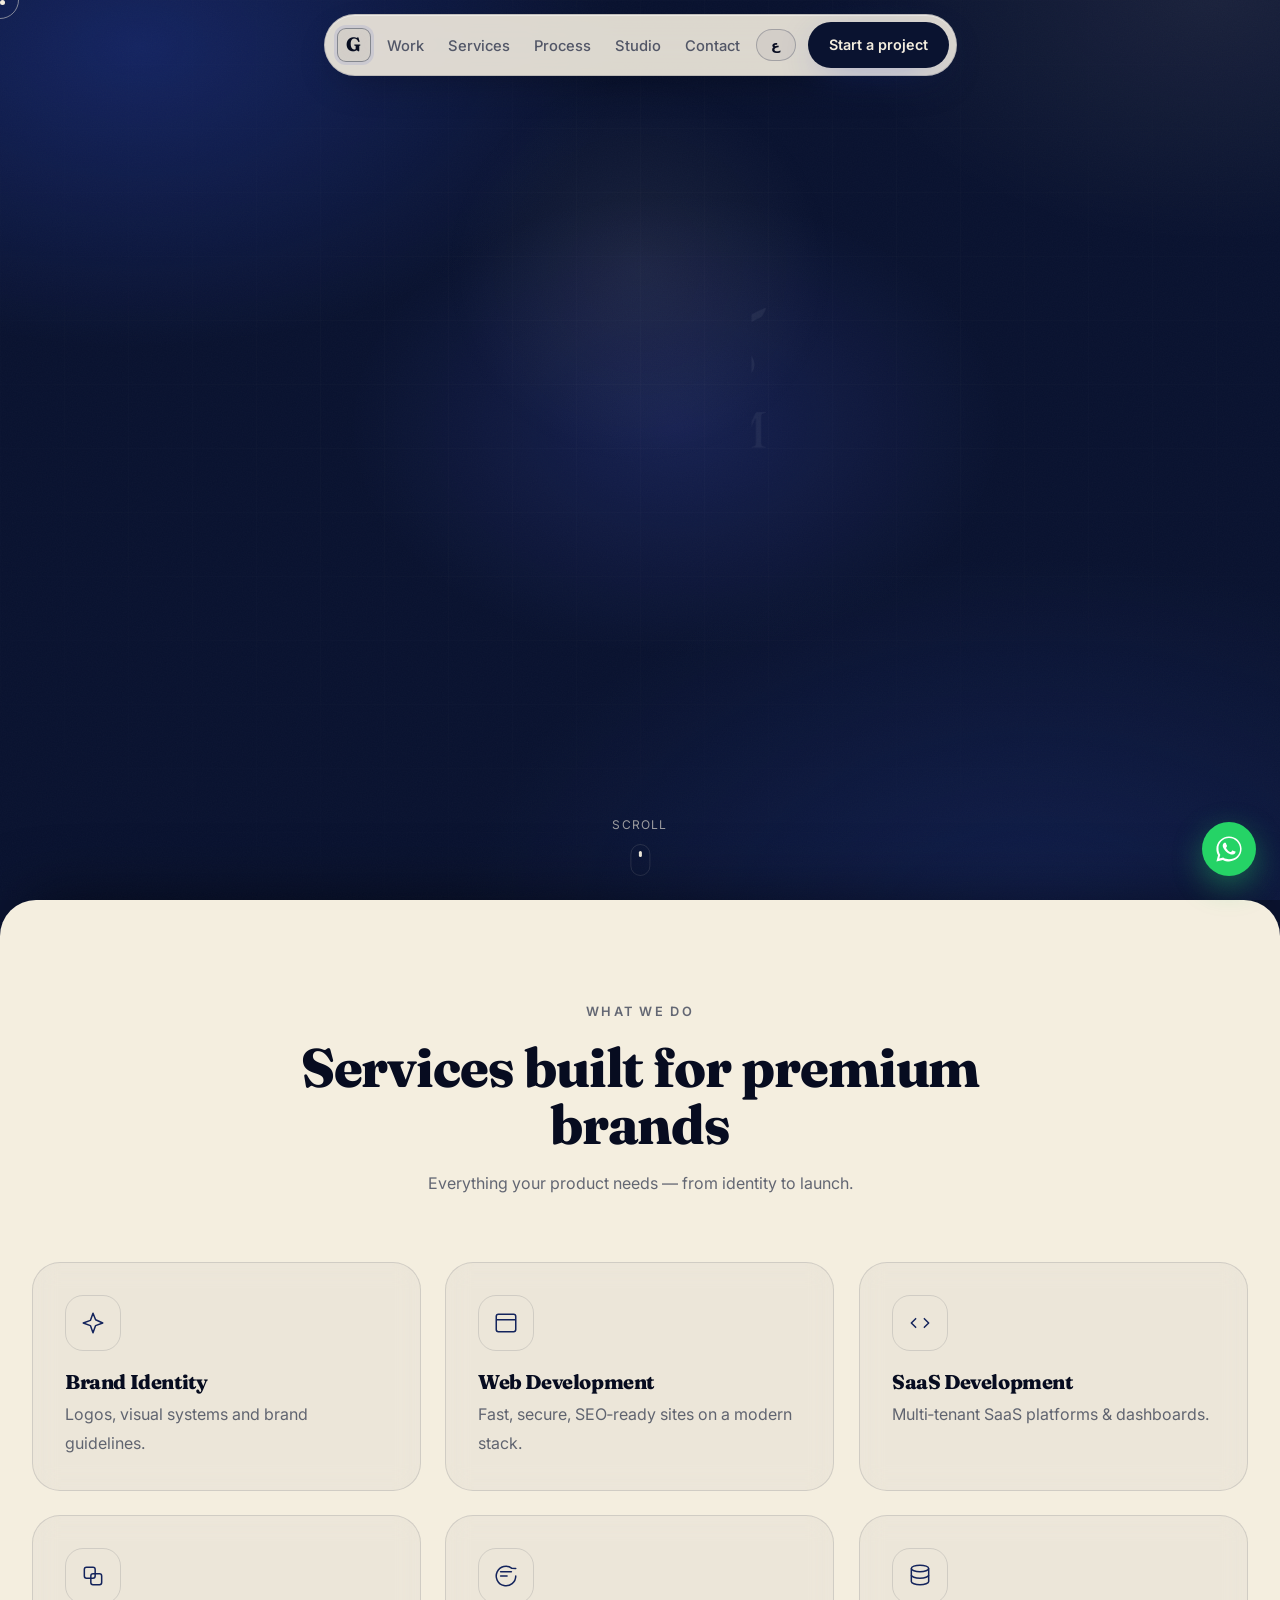
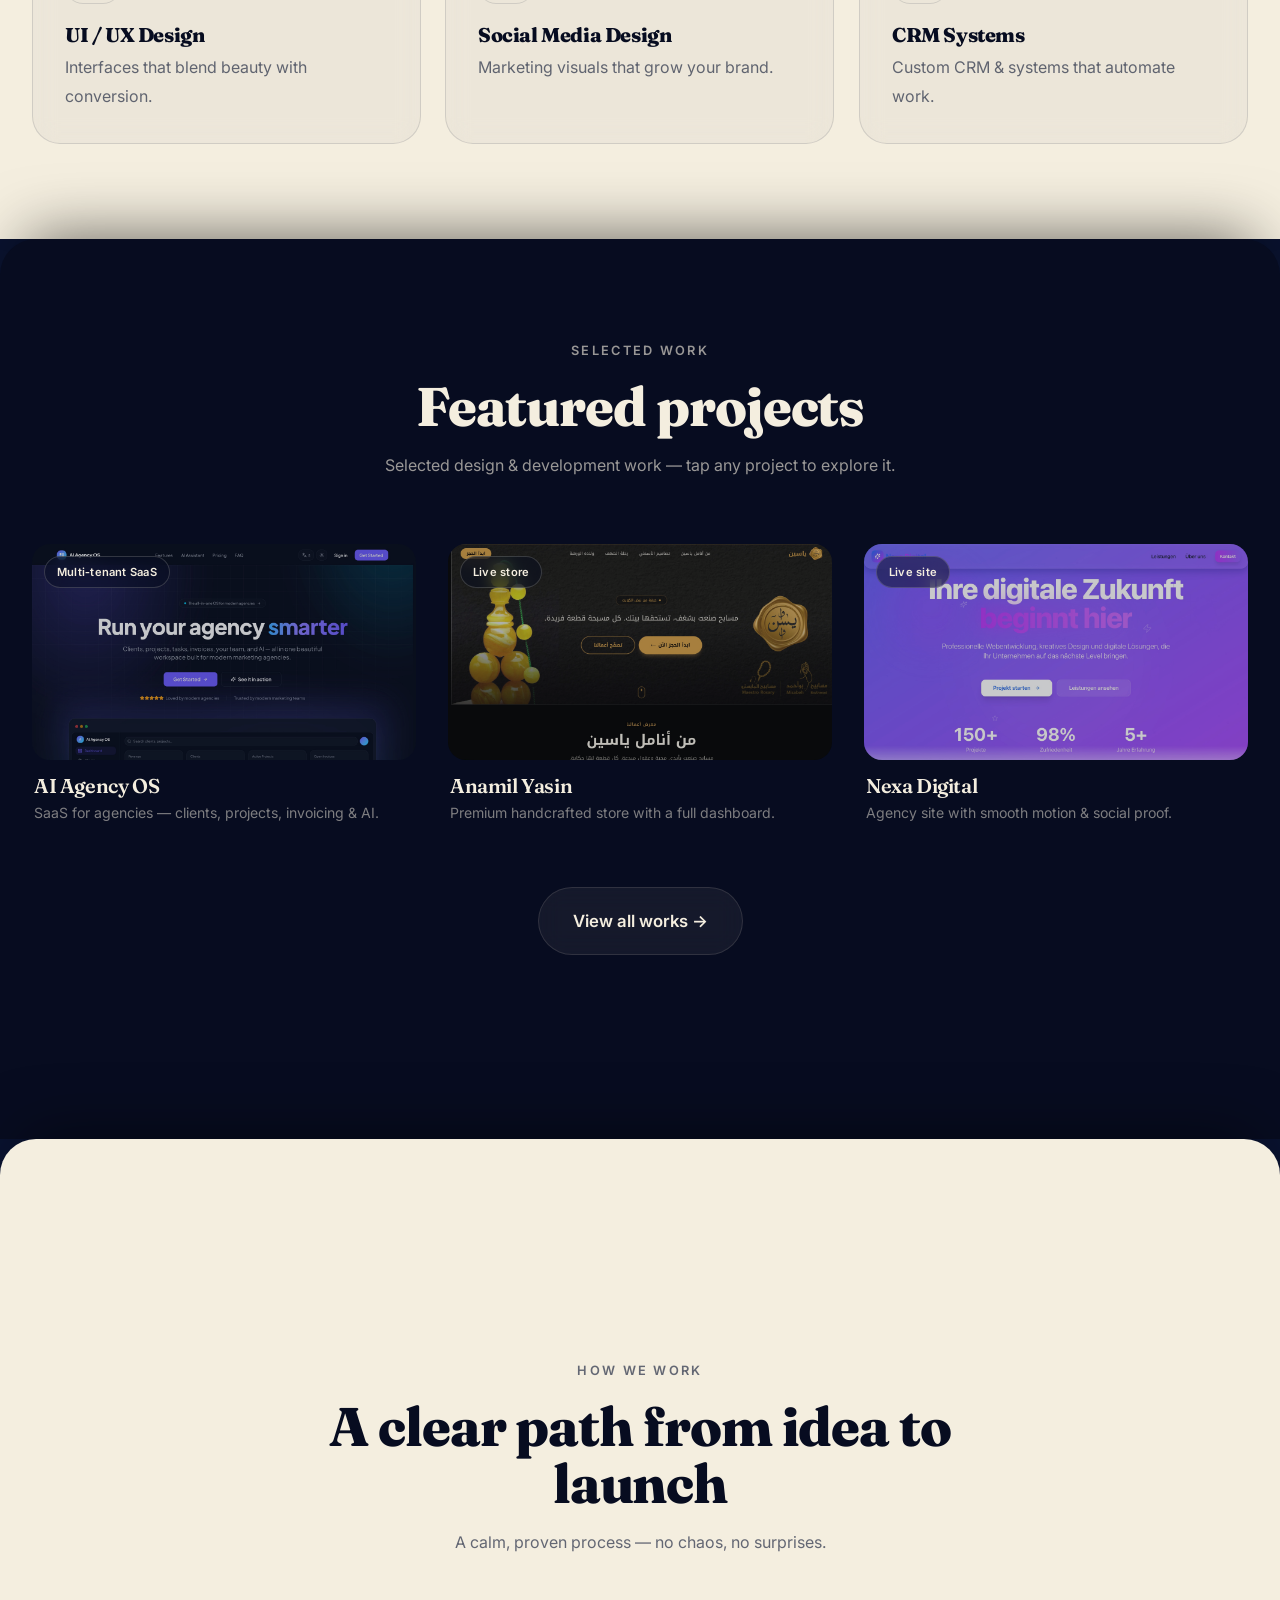
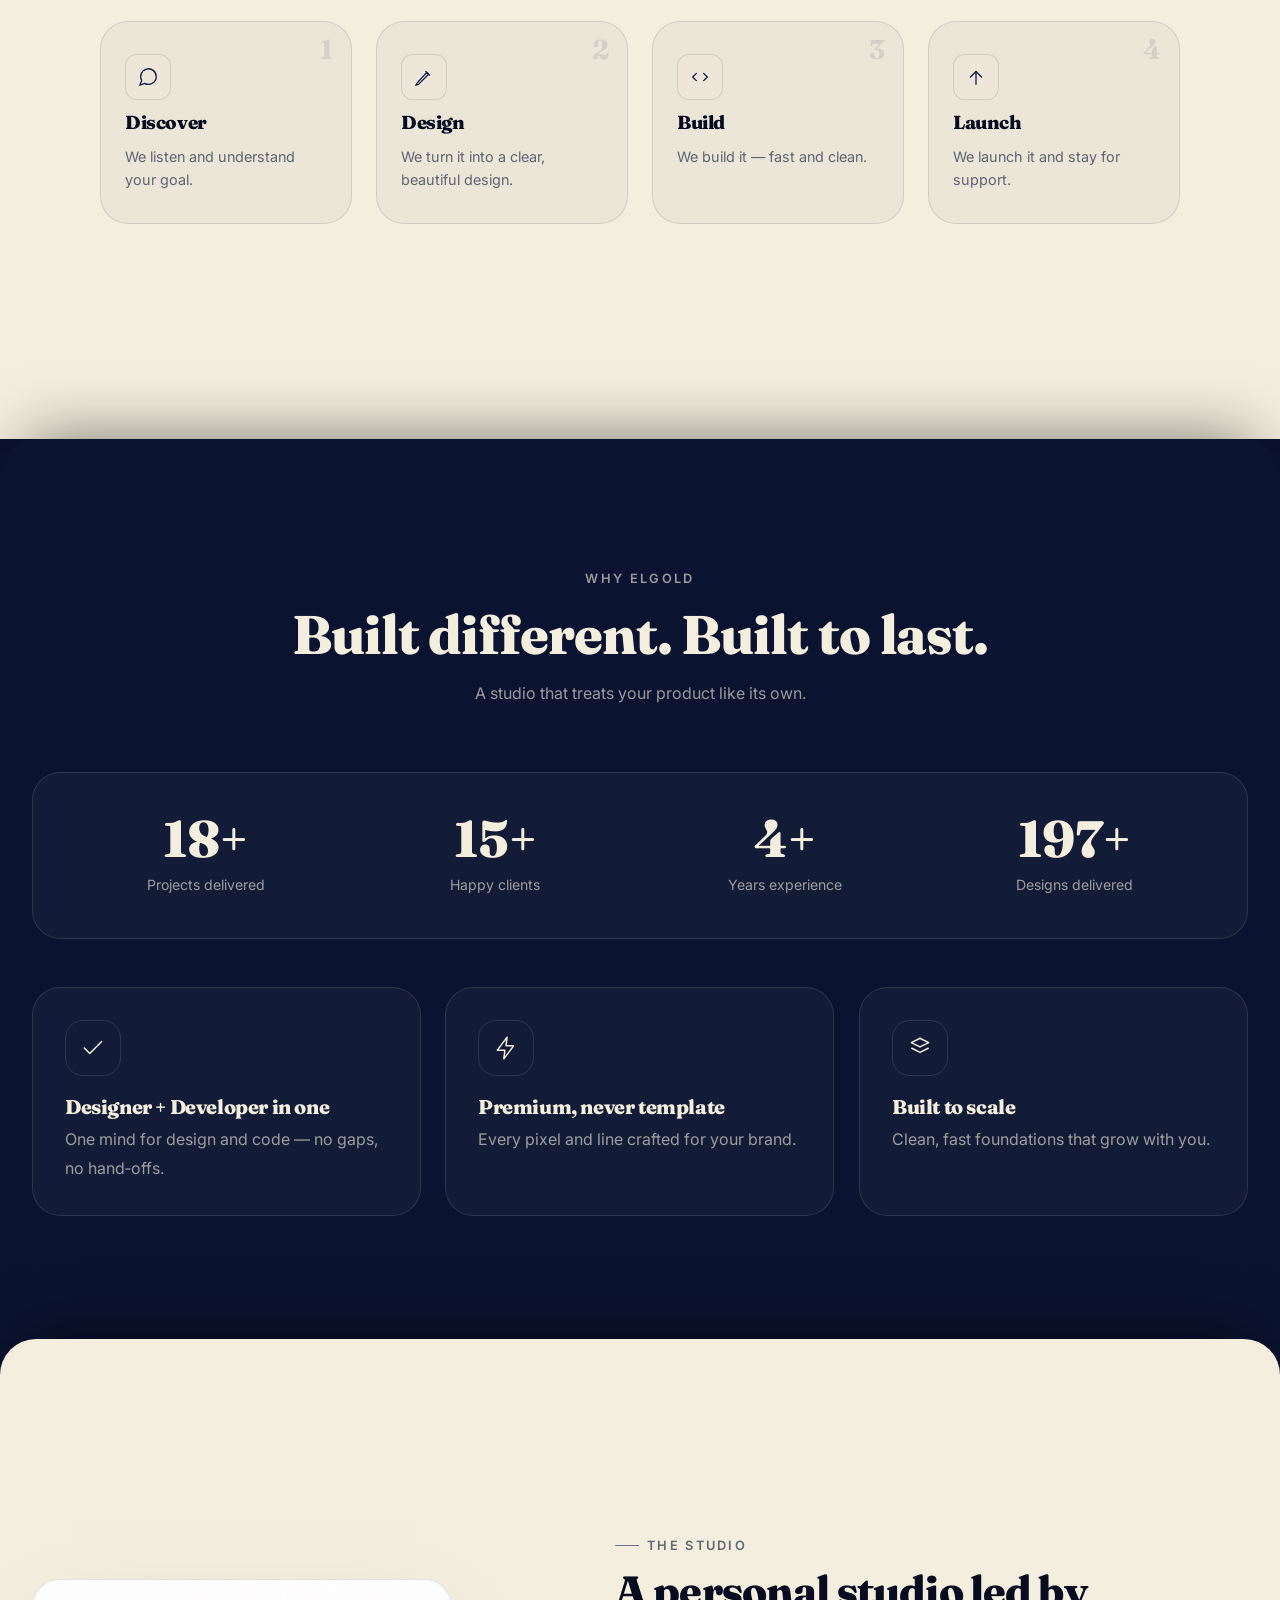
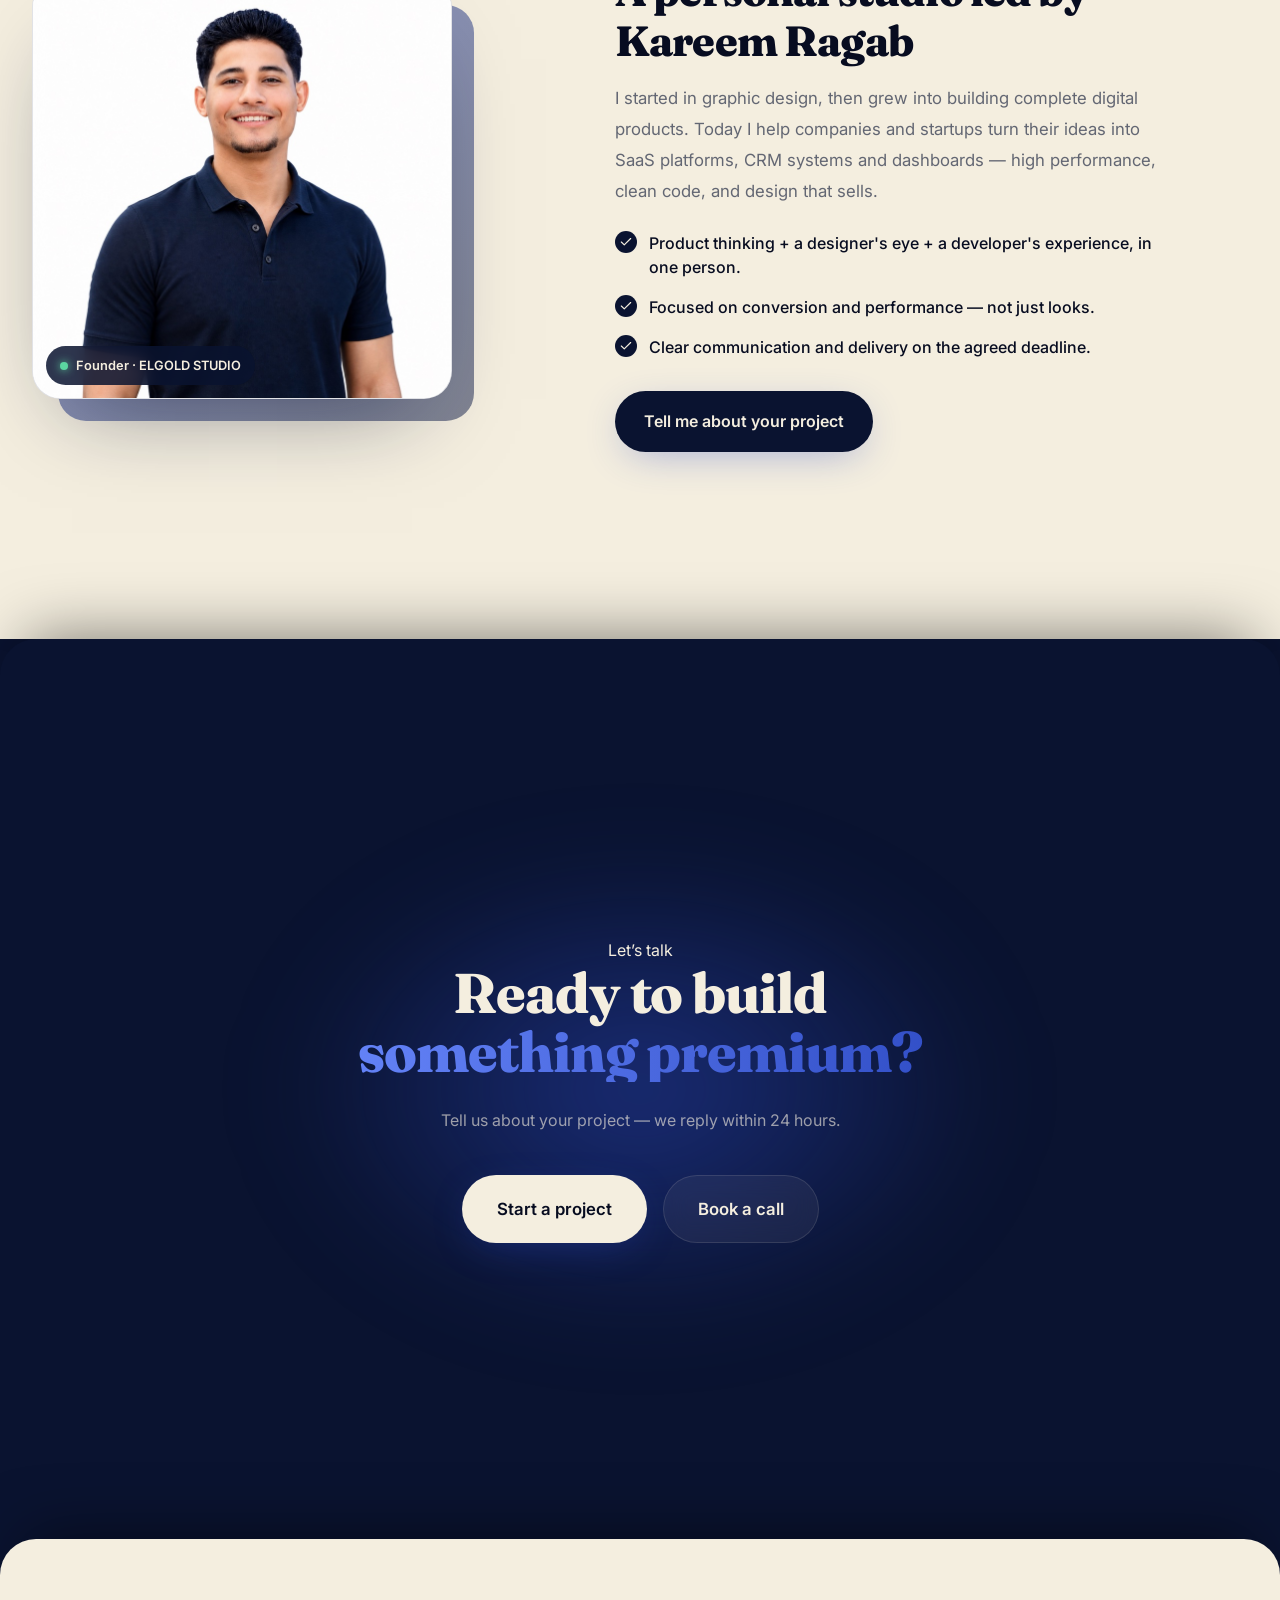
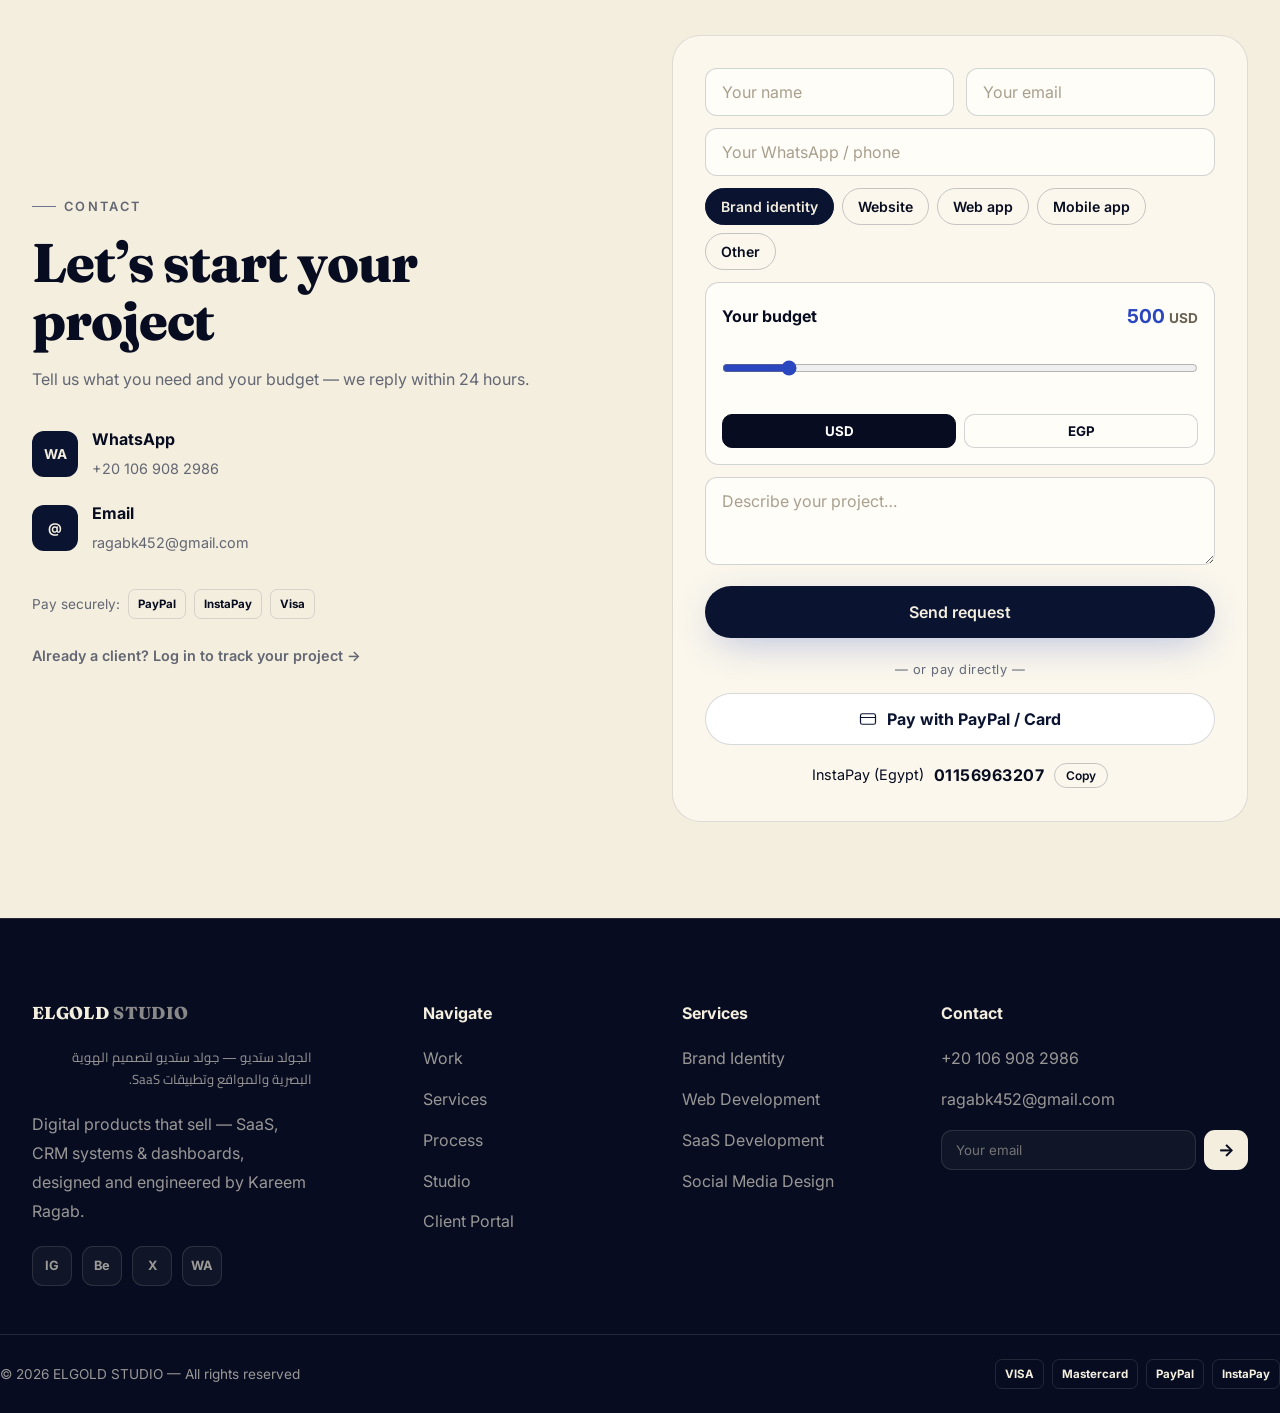
==== commit 45b6c6c2: "SEO: link real Instagram (footer + JSON-LD sameAs) Wire the footer Instagram icon to https://www.ins" ====
--- a/index.html
+++ b/index.html
@@ -30,7 +30,7 @@
   <meta name="twitter:image" content="https://elgold-1.vercel.app/assets/og-cover.jpg?v=20260702z14" />
   <script type="application/ld+json">
   {"@context":"https://schema.org","@graph":[
-    {"@type":"ProfessionalService","@id":"https://elgold-1.vercel.app/#studio","name":"ELGOLD STUDIO","alternateName":["الجولد ستديو","جولد ستديو","ستديو جولد","ستديو الجولد","الجولد","ELGOLD","GOLD STUDIO","STUDIO GOLD","EL GOLD"],"url":"https://elgold-1.vercel.app/","image":"https://elgold-1.vercel.app/assets/og-cover.jpg","description":"الجولد ستديو (ELGOLD STUDIO) designs and builds premium digital products — brand identity, websites and SaaS.","founder":{"@type":"Person","name":"Kareem Ragab"},"email":"ragabk452@gmail.com","telephone":"+201069082986","areaServed":"Worldwide","knowsAbout":["Brand Identity","Web Design","Web Development","SaaS","UI/UX Design","Social Media Design"],"contactPoint":{"@type":"ContactPoint","telephone":"+201069082986","email":"ragabk452@gmail.com","contactType":"customer service","availableLanguage":["Arabic","English"]},"hasOfferCatalog":{"@type":"OfferCatalog","name":"Services","itemListElement":[{"@type":"Offer","itemOffered":{"@type":"Service","name":"Brand Identity"}},{"@type":"Offer","itemOffered":{"@type":"Service","name":"Web Development"}},{"@type":"Offer","itemOffered":{"@type":"Service","name":"SaaS Development"}},{"@type":"Offer","itemOffered":{"@type":"Service","name":"UI/UX Design"}},{"@type":"Offer","itemOffered":{"@type":"Service","name":"Social Media Design"}}]}},
+    {"@type":"ProfessionalService","@id":"https://elgold-1.vercel.app/#studio","name":"ELGOLD STUDIO","alternateName":["الجولد ستديو","جولد ستديو","ستديو جولد","ستديو الجولد","الجولد","ELGOLD","GOLD STUDIO","STUDIO GOLD","EL GOLD"],"url":"https://elgold-1.vercel.app/","image":"https://elgold-1.vercel.app/assets/og-cover.jpg","sameAs":["https://www.instagram.com/elgold__1"],"description":"الجولد ستديو (ELGOLD STUDIO) designs and builds premium digital products — brand identity, websites and SaaS.","founder":{"@type":"Person","name":"Kareem Ragab"},"email":"ragabk452@gmail.com","telephone":"+201069082986","areaServed":"Worldwide","knowsAbout":["Brand Identity","Web Design","Web Development","SaaS","UI/UX Design","Social Media Design"],"contactPoint":{"@type":"ContactPoint","telephone":"+201069082986","email":"ragabk452@gmail.com","contactType":"customer service","availableLanguage":["Arabic","English"]},"hasOfferCatalog":{"@type":"OfferCatalog","name":"Services","itemListElement":[{"@type":"Offer","itemOffered":{"@type":"Service","name":"Brand Identity"}},{"@type":"Offer","itemOffered":{"@type":"Service","name":"Web Development"}},{"@type":"Offer","itemOffered":{"@type":"Service","name":"SaaS Development"}},{"@type":"Offer","itemOffered":{"@type":"Service","name":"UI/UX Design"}},{"@type":"Offer","itemOffered":{"@type":"Service","name":"Social Media Design"}}]}},
     {"@type":"WebSite","@id":"https://elgold-1.vercel.app/#website","url":"https://elgold-1.vercel.app/","name":"ELGOLD STUDIO","alternateName":["الجولد ستديو","جولد ستديو","ELGOLD STUDIO"],"publisher":{"@id":"https://elgold-1.vercel.app/#studio"},"inLanguage":"en"},
     {"@type":"Person","name":"Kareem Ragab","jobTitle":"Graphic Designer & Web Developer","worksFor":{"@id":"https://elgold-1.vercel.app/#studio"},"url":"https://elgold-1.vercel.app/"}
   ]}
@@ -414,7 +414,7 @@
         <a href="#hero" class="brand"><b>ELGOLD</b> <span>STUDIO</span></a>
         <p class="footer__alt" dir="rtl" lang="ar">الجولد ستديو — جولد ستديو لتصميم الهوية البصرية والمواقع وتطبيقات SaaS.</p>
         <p data-i18n="footer.tag">Digital products that sell — SaaS, CRM systems & dashboards, designed and engineered by Kareem Ragab.</p>
-        <div class="socials"><a href="#" aria-label="Instagram">IG</a><a href="#" aria-label="Behance">Be</a><a href="#" aria-label="X">X</a><a href="https://wa.me/201069082986" target="_blank" rel="noopener" aria-label="WhatsApp">WA</a></div>
+        <div class="socials"><a href="https://www.instagram.com/elgold__1" target="_blank" rel="noopener" aria-label="Instagram">IG</a><a href="#" aria-label="Behance">Be</a><a href="#" aria-label="X">X</a><a href="https://wa.me/201069082986" target="_blank" rel="noopener" aria-label="WhatsApp">WA</a></div>
       </div>
       <div class="footer__col">
         <h4 data-i18n="footer.links">Navigate</h4>
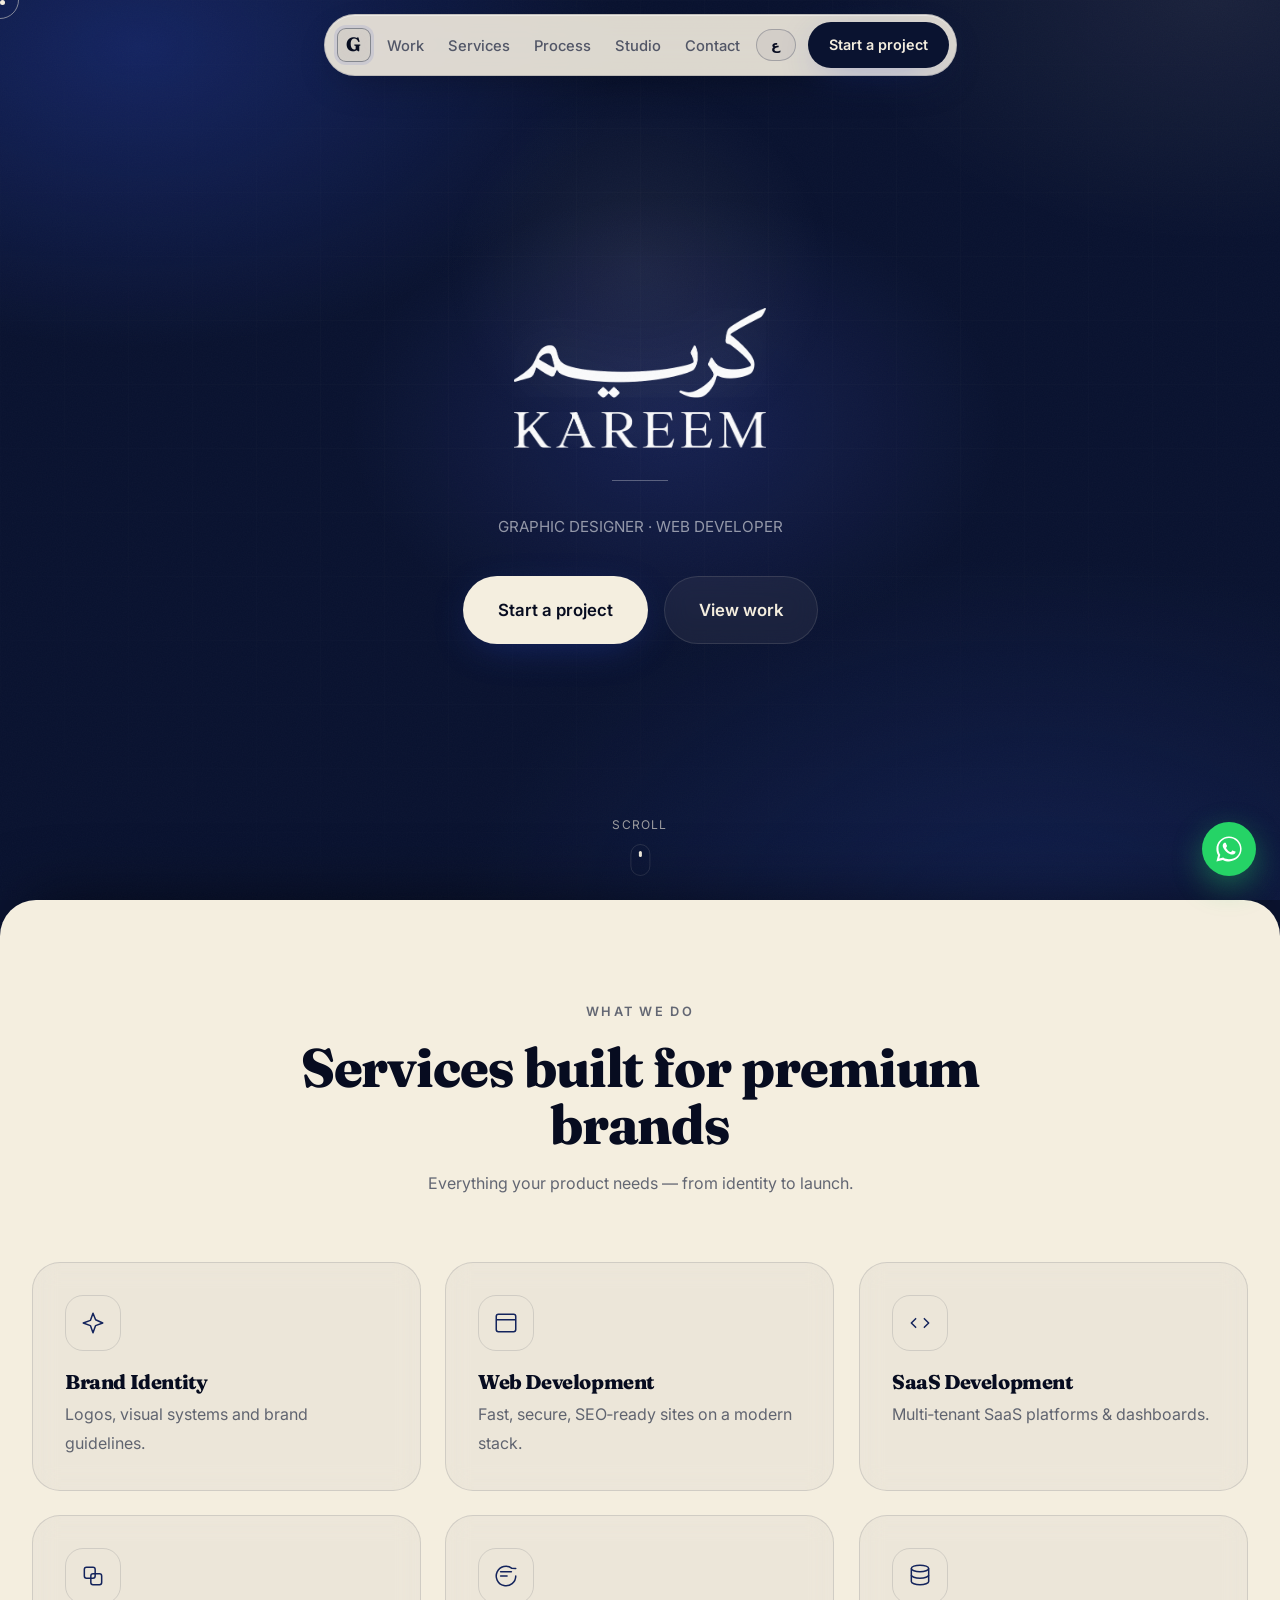
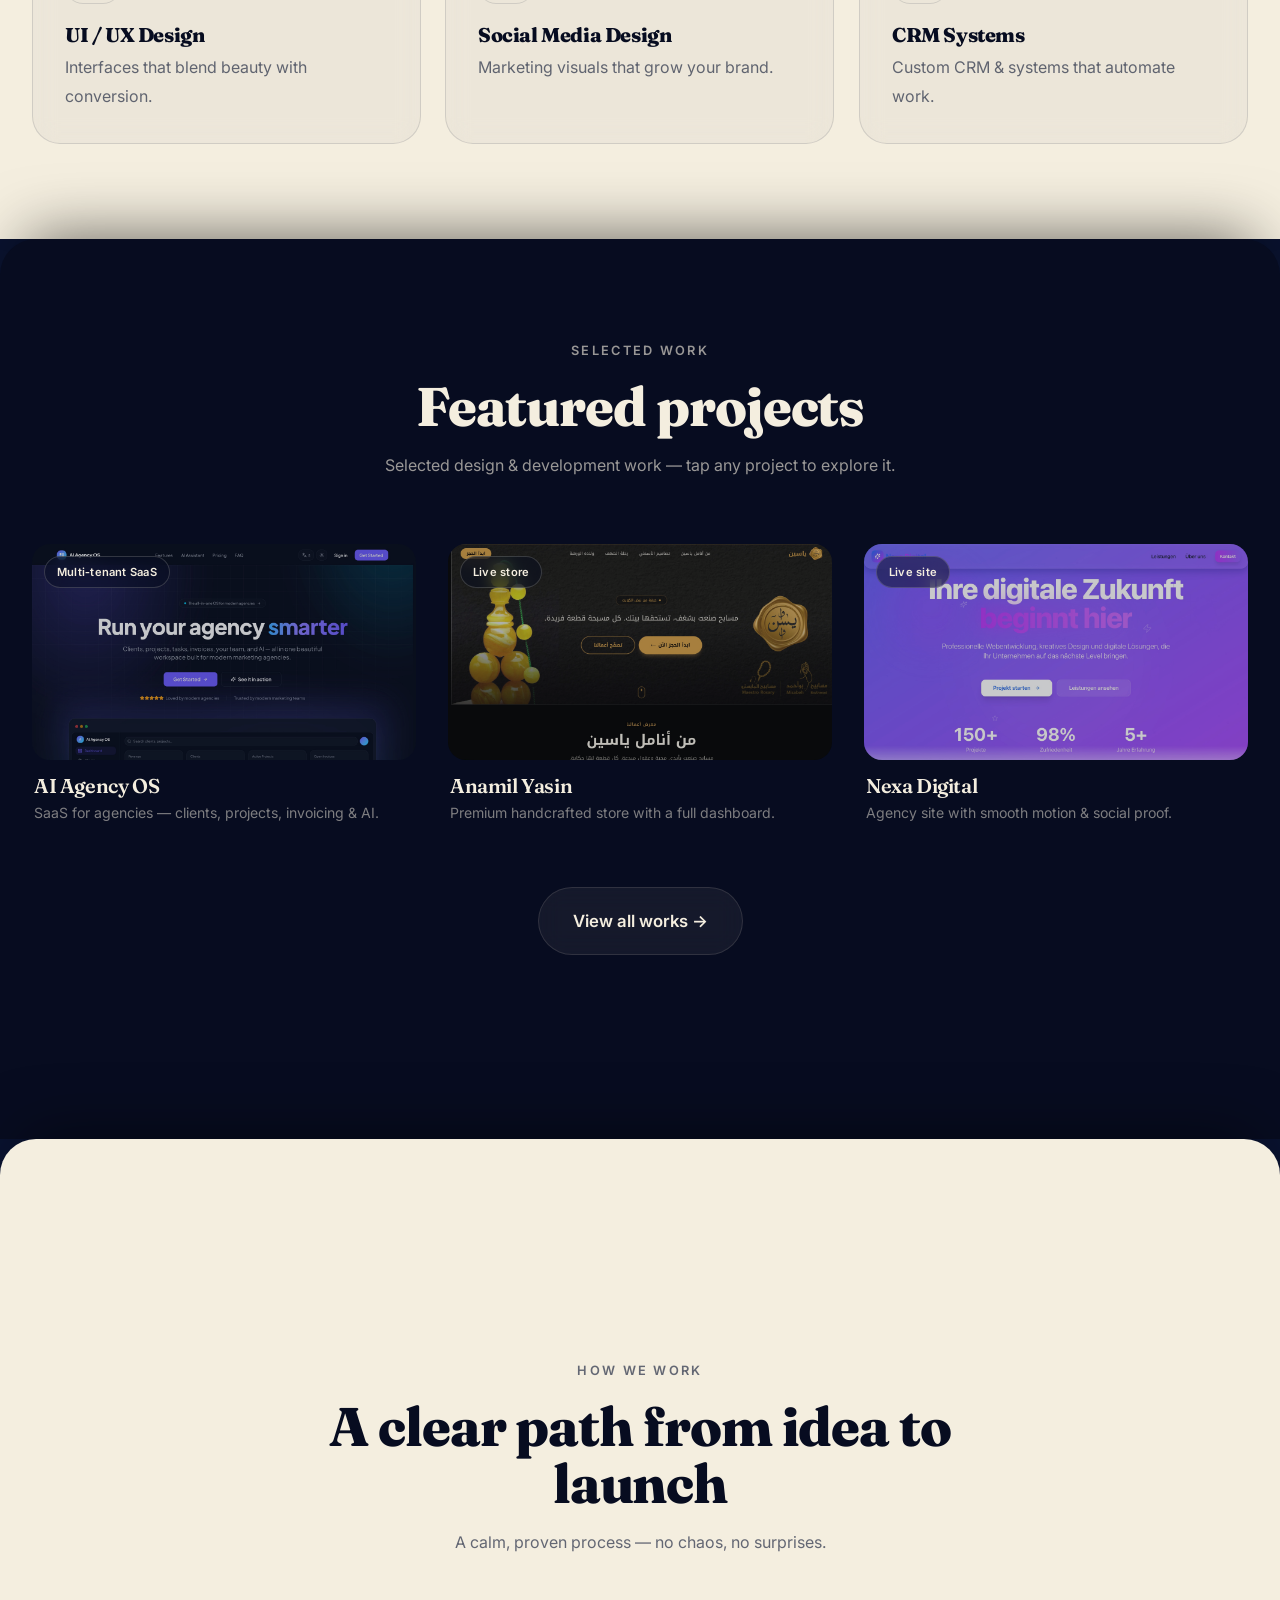
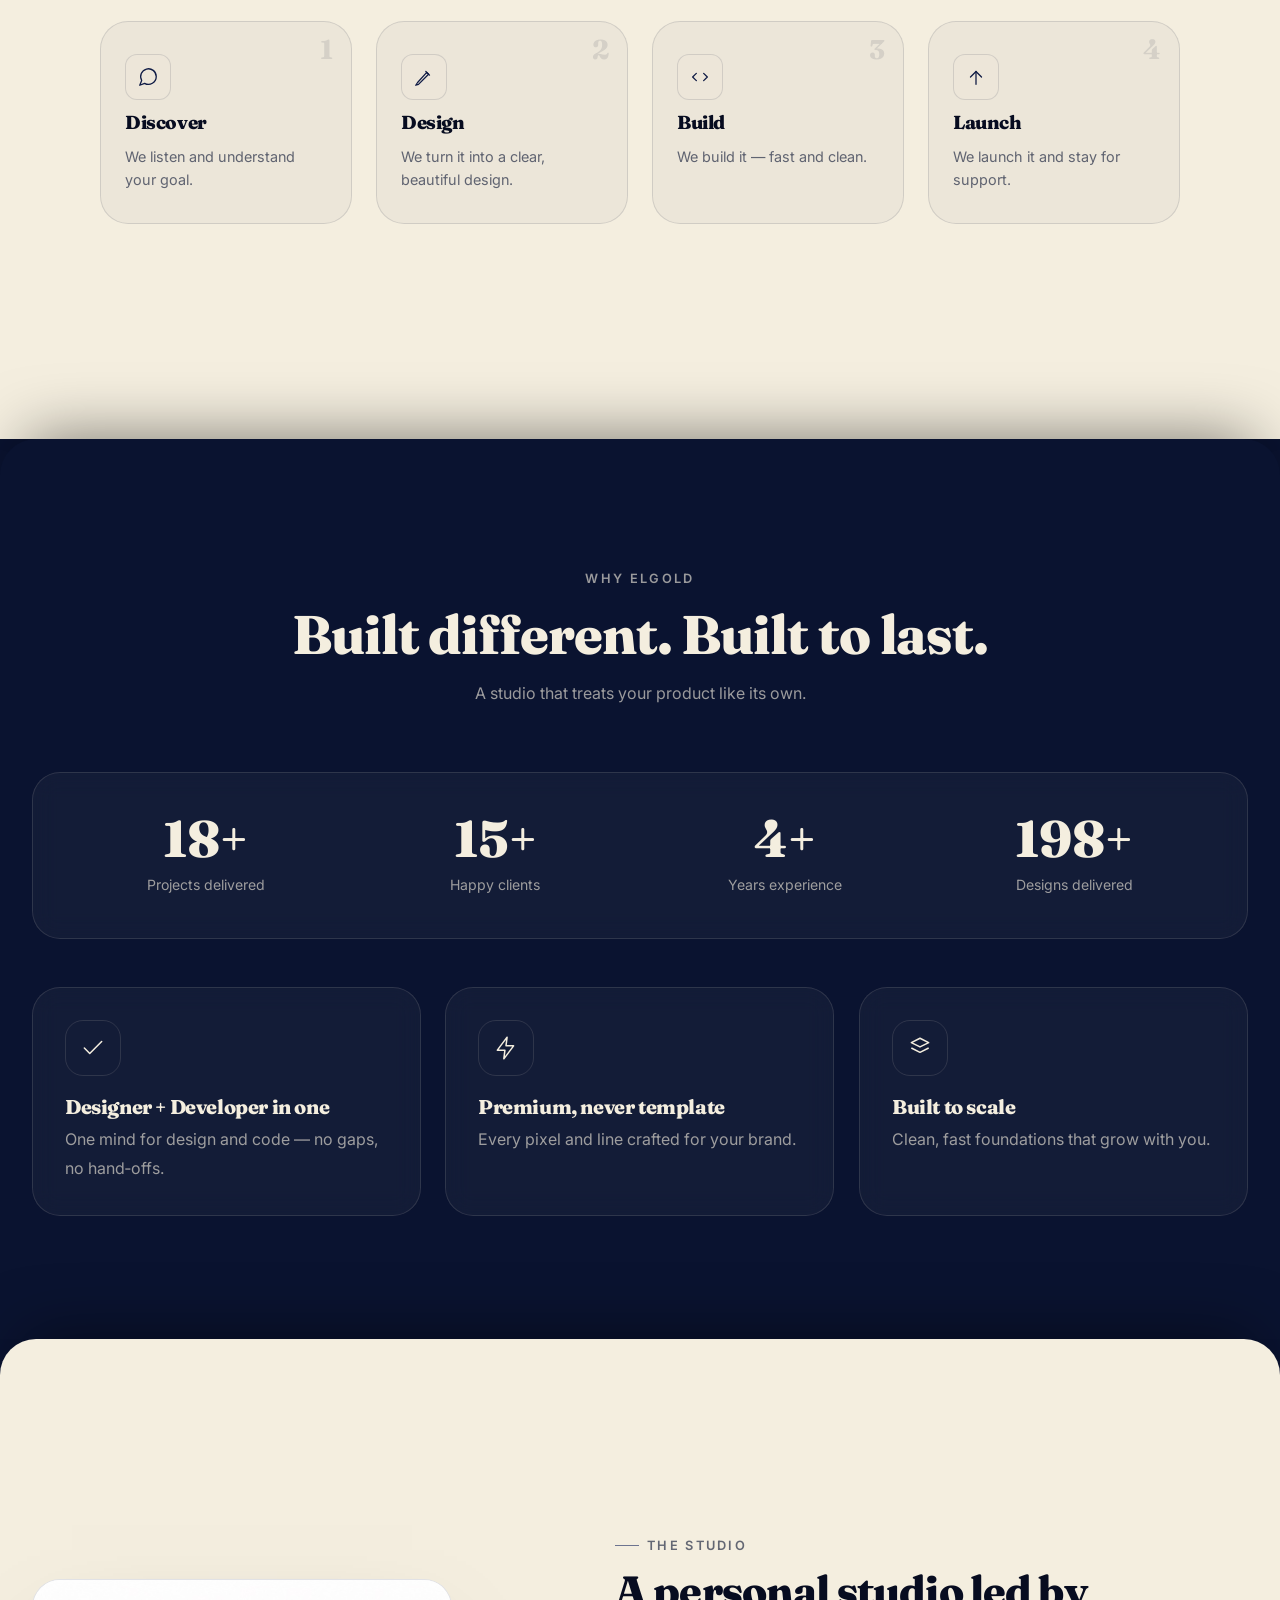
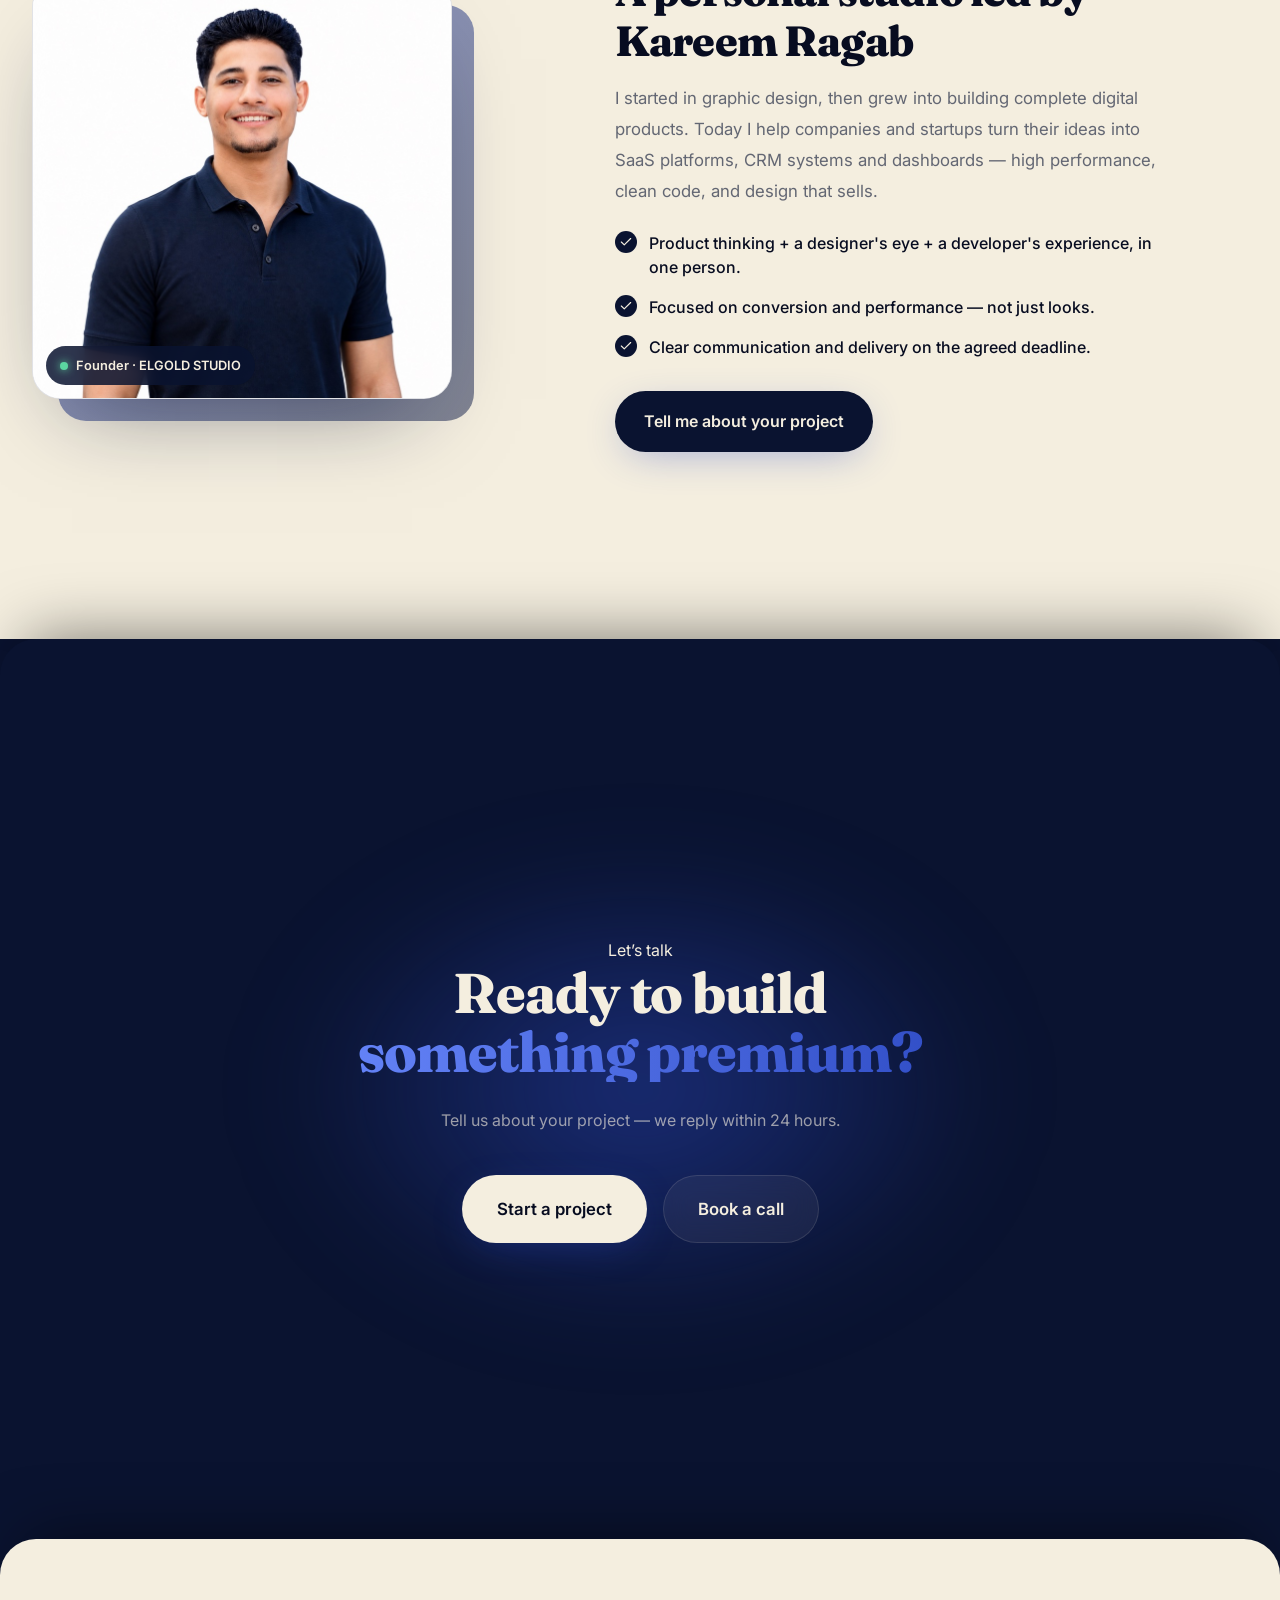
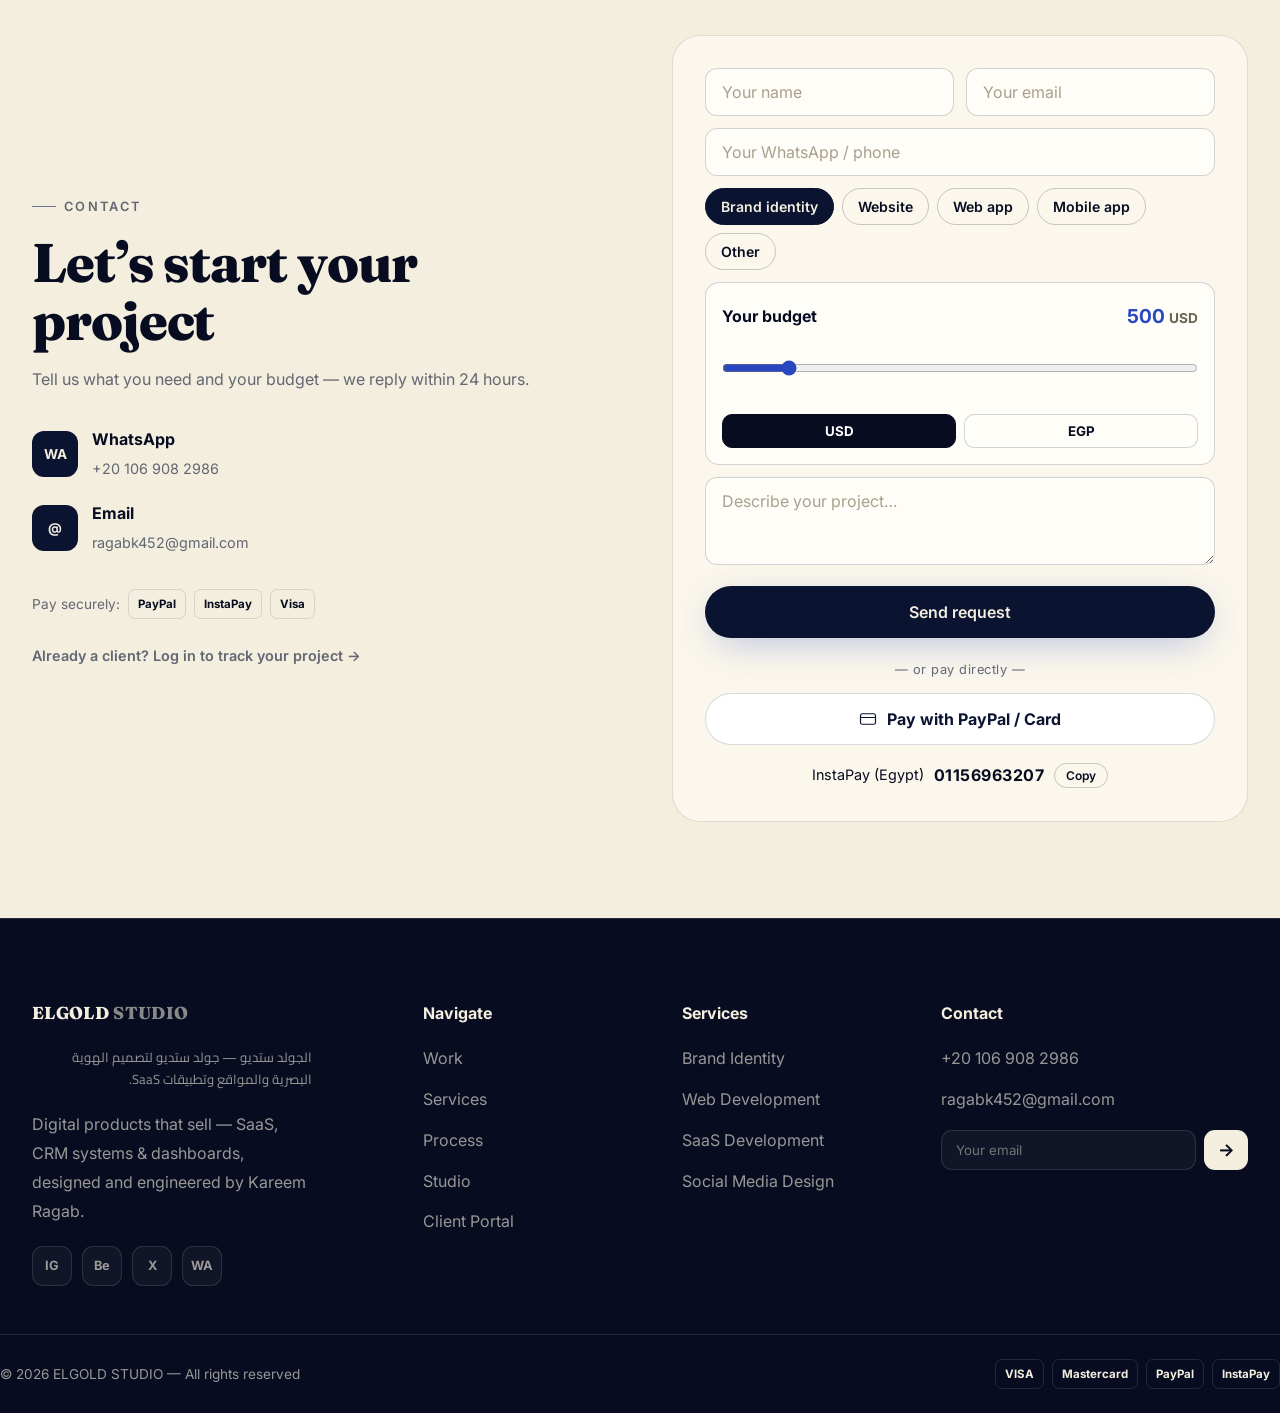
==== commit 3b88a36c: "SEO: link X/Twitter (footer + JSON-LD sameAs) Co-Authored-By: Claude Opus 4.8 (1M context) <noreply@" ====
--- a/index.html
+++ b/index.html
@@ -30,7 +30,7 @@
   <meta name="twitter:image" content="https://elgold-1.vercel.app/assets/og-cover.jpg?v=20260702z14" />
   <script type="application/ld+json">
   {"@context":"https://schema.org","@graph":[
-    {"@type":"ProfessionalService","@id":"https://elgold-1.vercel.app/#studio","name":"ELGOLD STUDIO","alternateName":["الجولد ستديو","جولد ستديو","ستديو جولد","ستديو الجولد","الجولد","ELGOLD","GOLD STUDIO","STUDIO GOLD","EL GOLD"],"url":"https://elgold-1.vercel.app/","image":"https://elgold-1.vercel.app/assets/og-cover.jpg","sameAs":["https://www.instagram.com/elgold__1"],"description":"الجولد ستديو (ELGOLD STUDIO) designs and builds premium digital products — brand identity, websites and SaaS.","founder":{"@type":"Person","name":"Kareem Ragab"},"email":"ragabk452@gmail.com","telephone":"+201069082986","areaServed":"Worldwide","knowsAbout":["Brand Identity","Web Design","Web Development","SaaS","UI/UX Design","Social Media Design"],"contactPoint":{"@type":"ContactPoint","telephone":"+201069082986","email":"ragabk452@gmail.com","contactType":"customer service","availableLanguage":["Arabic","English"]},"hasOfferCatalog":{"@type":"OfferCatalog","name":"Services","itemListElement":[{"@type":"Offer","itemOffered":{"@type":"Service","name":"Brand Identity"}},{"@type":"Offer","itemOffered":{"@type":"Service","name":"Web Development"}},{"@type":"Offer","itemOffered":{"@type":"Service","name":"SaaS Development"}},{"@type":"Offer","itemOffered":{"@type":"Service","name":"UI/UX Design"}},{"@type":"Offer","itemOffered":{"@type":"Service","name":"Social Media Design"}}]}},
+    {"@type":"ProfessionalService","@id":"https://elgold-1.vercel.app/#studio","name":"ELGOLD STUDIO","alternateName":["الجولد ستديو","جولد ستديو","ستديو جولد","ستديو الجولد","الجولد","ELGOLD","GOLD STUDIO","STUDIO GOLD","EL GOLD"],"url":"https://elgold-1.vercel.app/","image":"https://elgold-1.vercel.app/assets/og-cover.jpg","sameAs":["https://www.instagram.com/elgold__1","https://x.com/kareemraga26694"],"description":"الجولد ستديو (ELGOLD STUDIO) designs and builds premium digital products — brand identity, websites and SaaS.","founder":{"@type":"Person","name":"Kareem Ragab"},"email":"ragabk452@gmail.com","telephone":"+201069082986","areaServed":"Worldwide","knowsAbout":["Brand Identity","Web Design","Web Development","SaaS","UI/UX Design","Social Media Design"],"contactPoint":{"@type":"ContactPoint","telephone":"+201069082986","email":"ragabk452@gmail.com","contactType":"customer service","availableLanguage":["Arabic","English"]},"hasOfferCatalog":{"@type":"OfferCatalog","name":"Services","itemListElement":[{"@type":"Offer","itemOffered":{"@type":"Service","name":"Brand Identity"}},{"@type":"Offer","itemOffered":{"@type":"Service","name":"Web Development"}},{"@type":"Offer","itemOffered":{"@type":"Service","name":"SaaS Development"}},{"@type":"Offer","itemOffered":{"@type":"Service","name":"UI/UX Design"}},{"@type":"Offer","itemOffered":{"@type":"Service","name":"Social Media Design"}}]}},
     {"@type":"WebSite","@id":"https://elgold-1.vercel.app/#website","url":"https://elgold-1.vercel.app/","name":"ELGOLD STUDIO","alternateName":["الجولد ستديو","جولد ستديو","ELGOLD STUDIO"],"publisher":{"@id":"https://elgold-1.vercel.app/#studio"},"inLanguage":"en"},
     {"@type":"Person","name":"Kareem Ragab","jobTitle":"Graphic Designer & Web Developer","worksFor":{"@id":"https://elgold-1.vercel.app/#studio"},"url":"https://elgold-1.vercel.app/"}
   ]}
@@ -414,7 +414,7 @@
         <a href="#hero" class="brand"><b>ELGOLD</b> <span>STUDIO</span></a>
         <p class="footer__alt" dir="rtl" lang="ar">الجولد ستديو — جولد ستديو لتصميم الهوية البصرية والمواقع وتطبيقات SaaS.</p>
         <p data-i18n="footer.tag">Digital products that sell — SaaS, CRM systems & dashboards, designed and engineered by Kareem Ragab.</p>
-        <div class="socials"><a href="https://www.instagram.com/elgold__1" target="_blank" rel="noopener" aria-label="Instagram">IG</a><a href="#" aria-label="Behance">Be</a><a href="#" aria-label="X">X</a><a href="https://wa.me/201069082986" target="_blank" rel="noopener" aria-label="WhatsApp">WA</a></div>
+        <div class="socials"><a href="https://www.instagram.com/elgold__1" target="_blank" rel="noopener" aria-label="Instagram">IG</a><a href="#" aria-label="Behance">Be</a><a href="https://x.com/kareemraga26694" target="_blank" rel="noopener" aria-label="X">X</a><a href="https://wa.me/201069082986" target="_blank" rel="noopener" aria-label="WhatsApp">WA</a></div>
       </div>
       <div class="footer__col">
         <h4 data-i18n="footer.links">Navigate</h4>
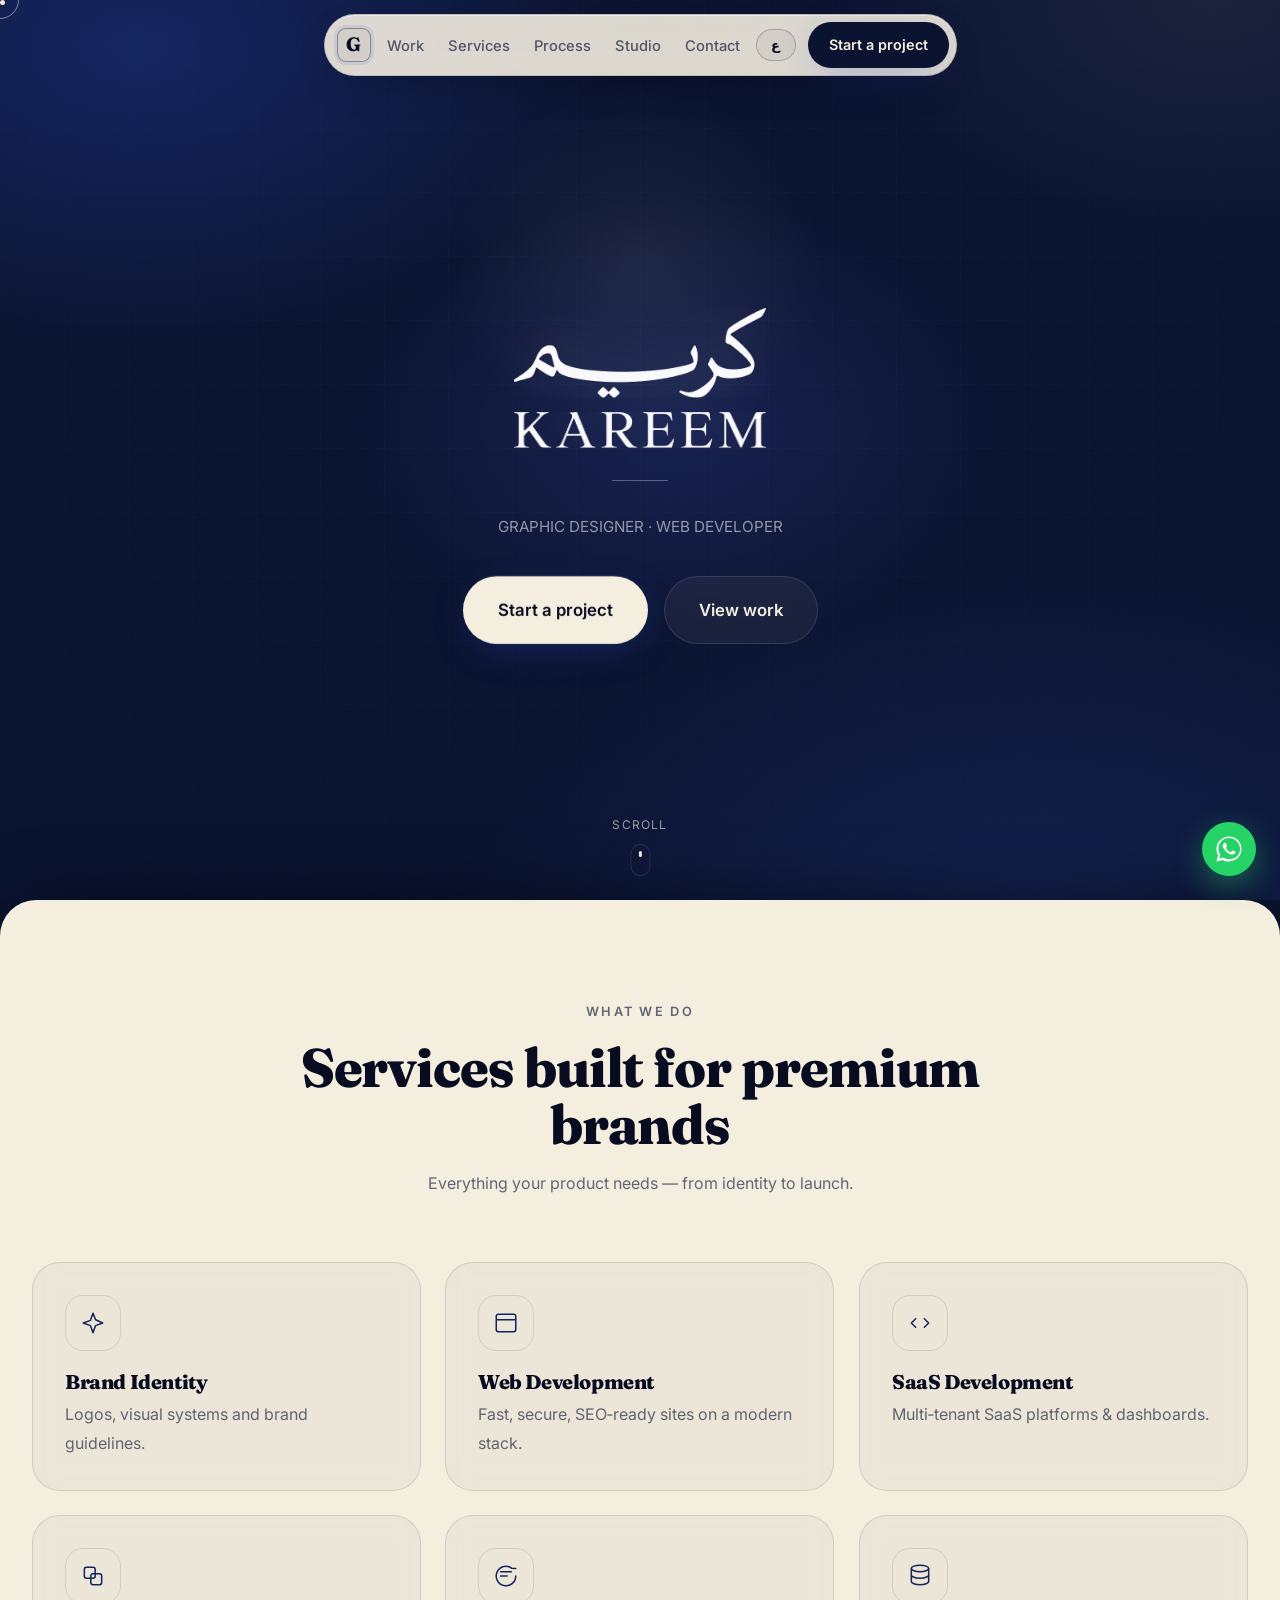
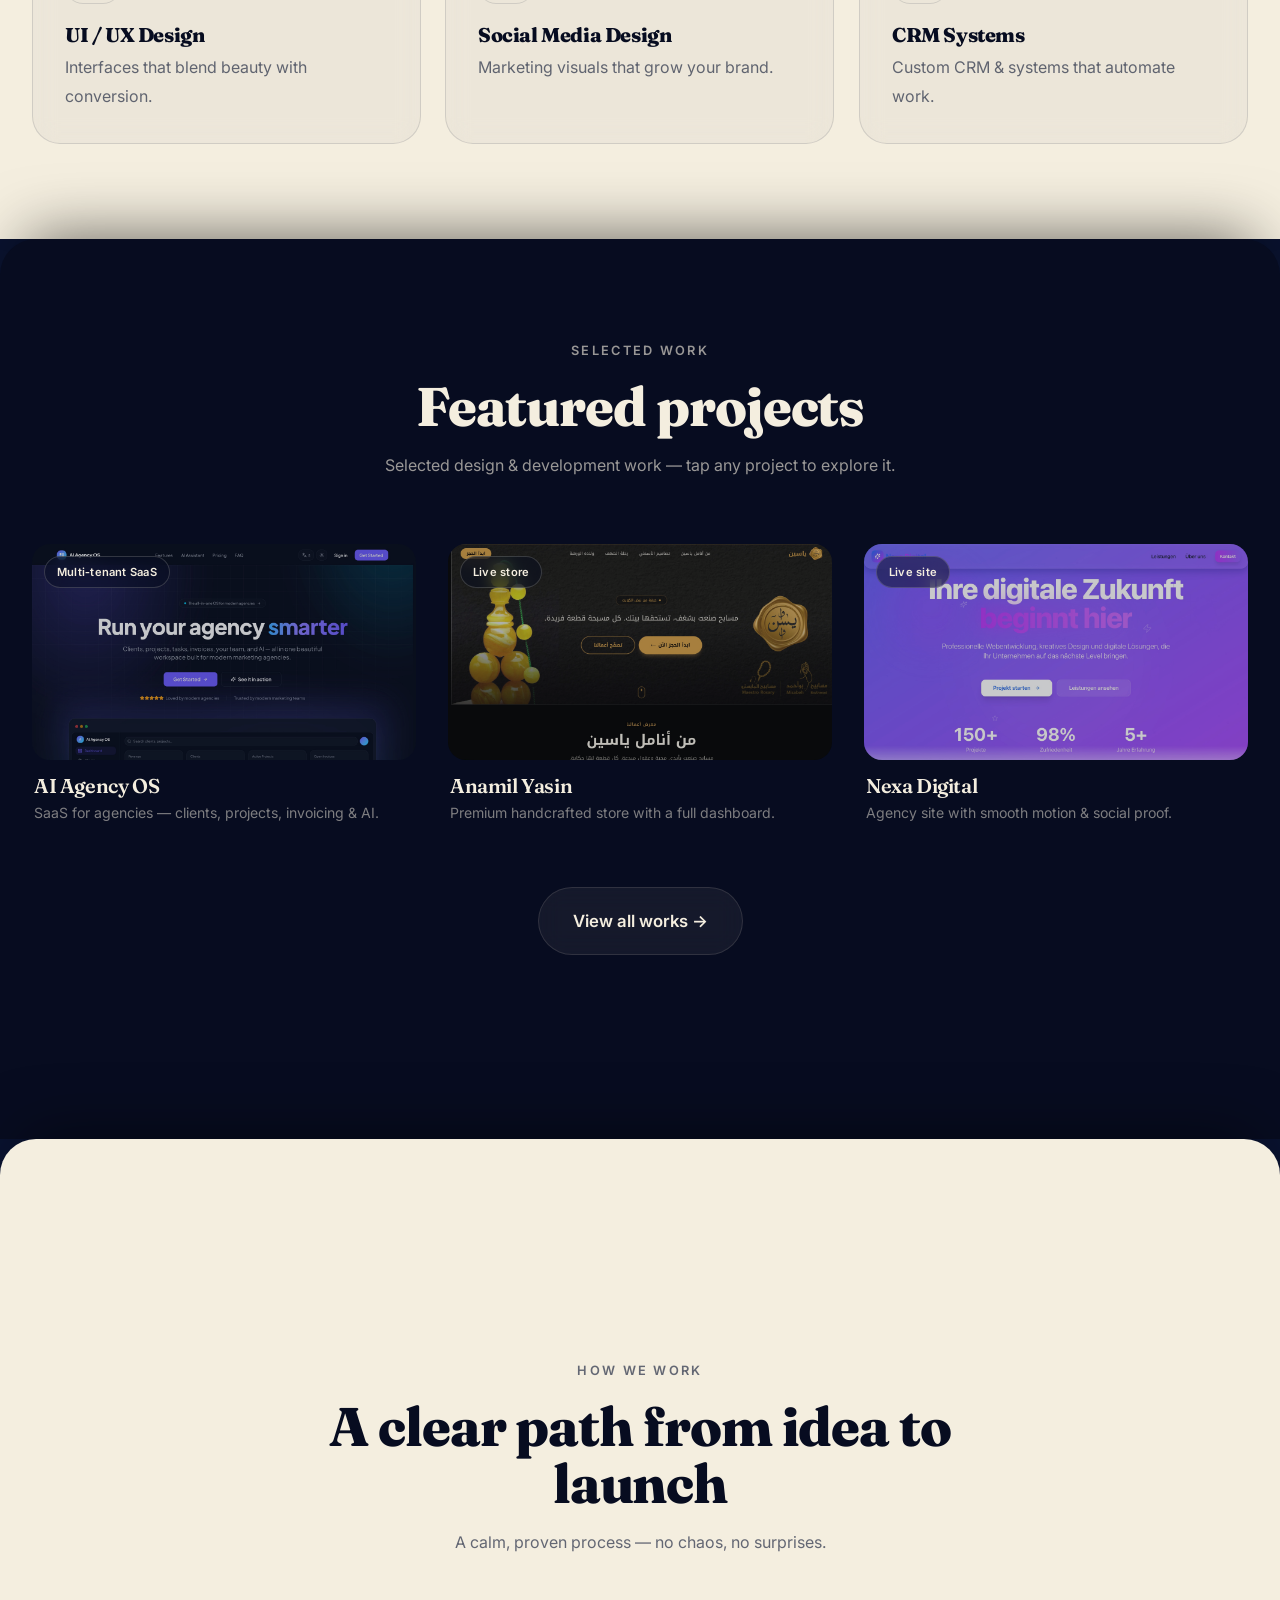
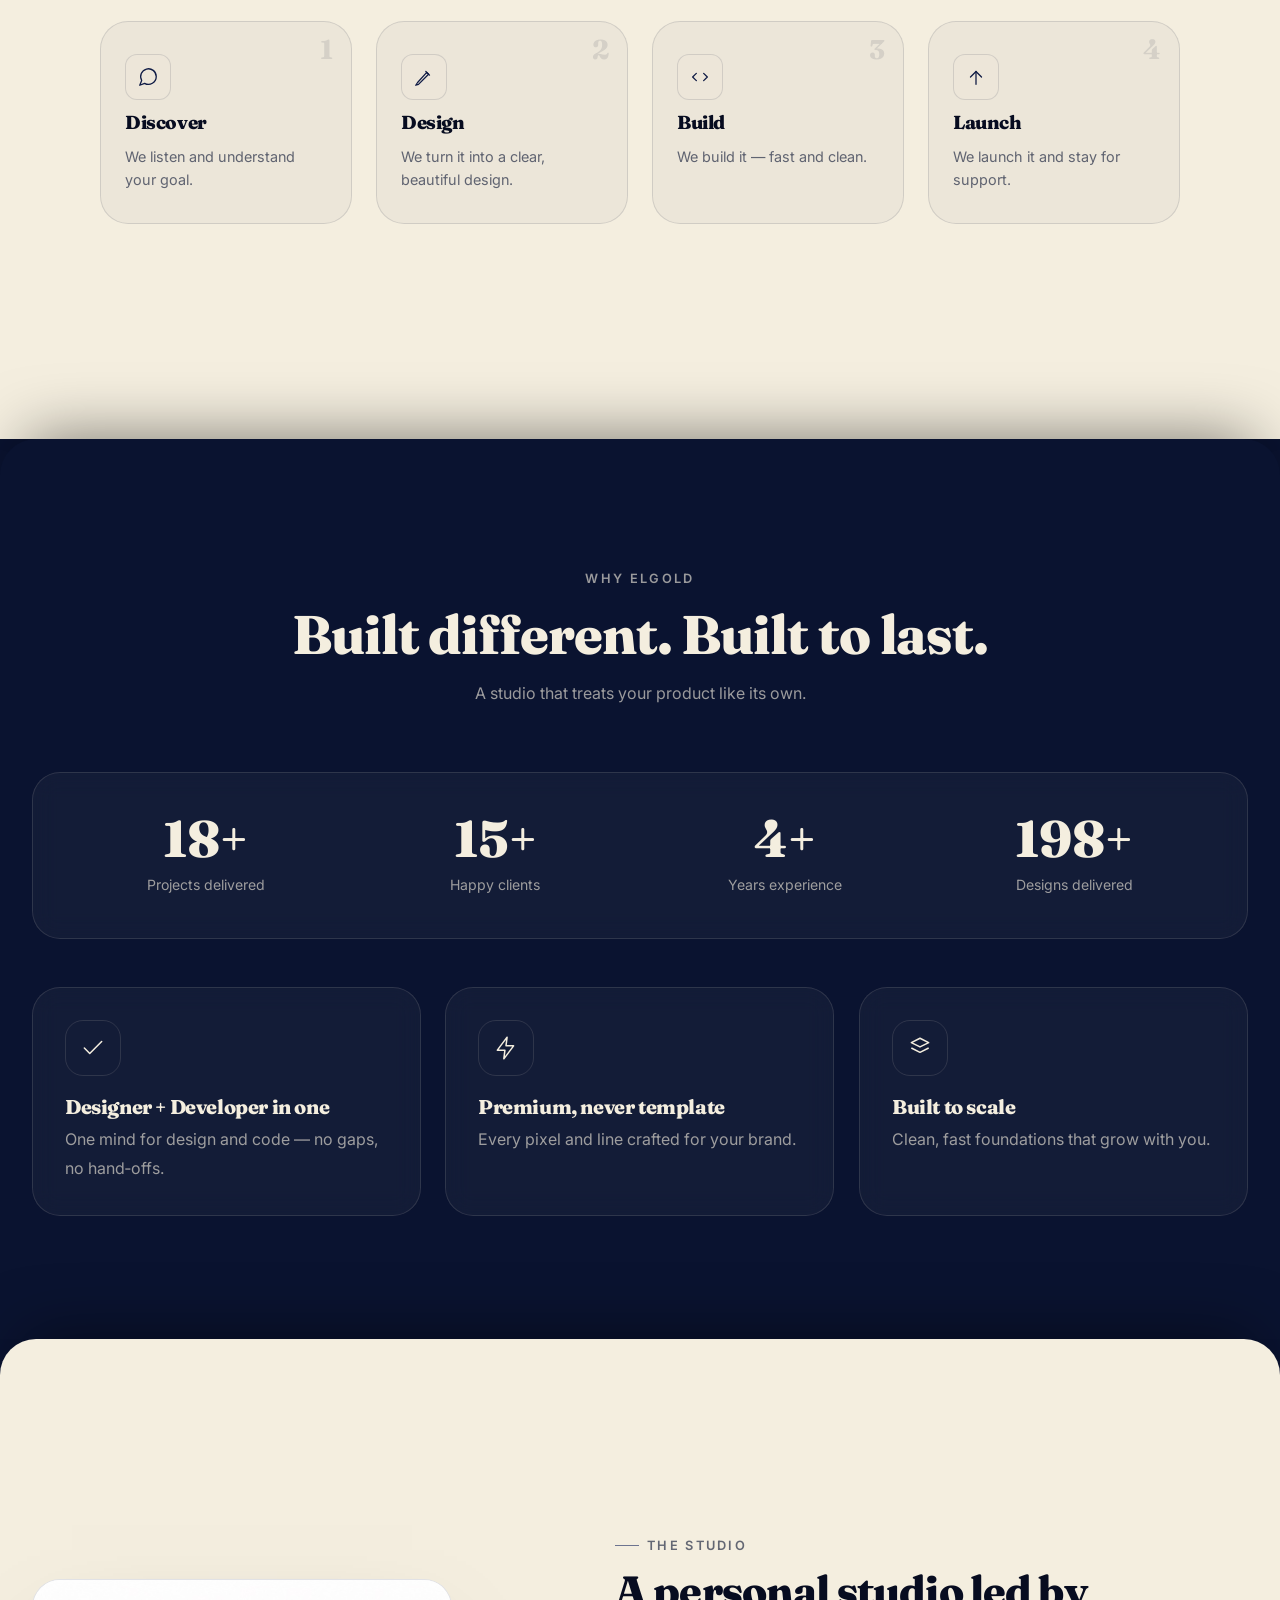
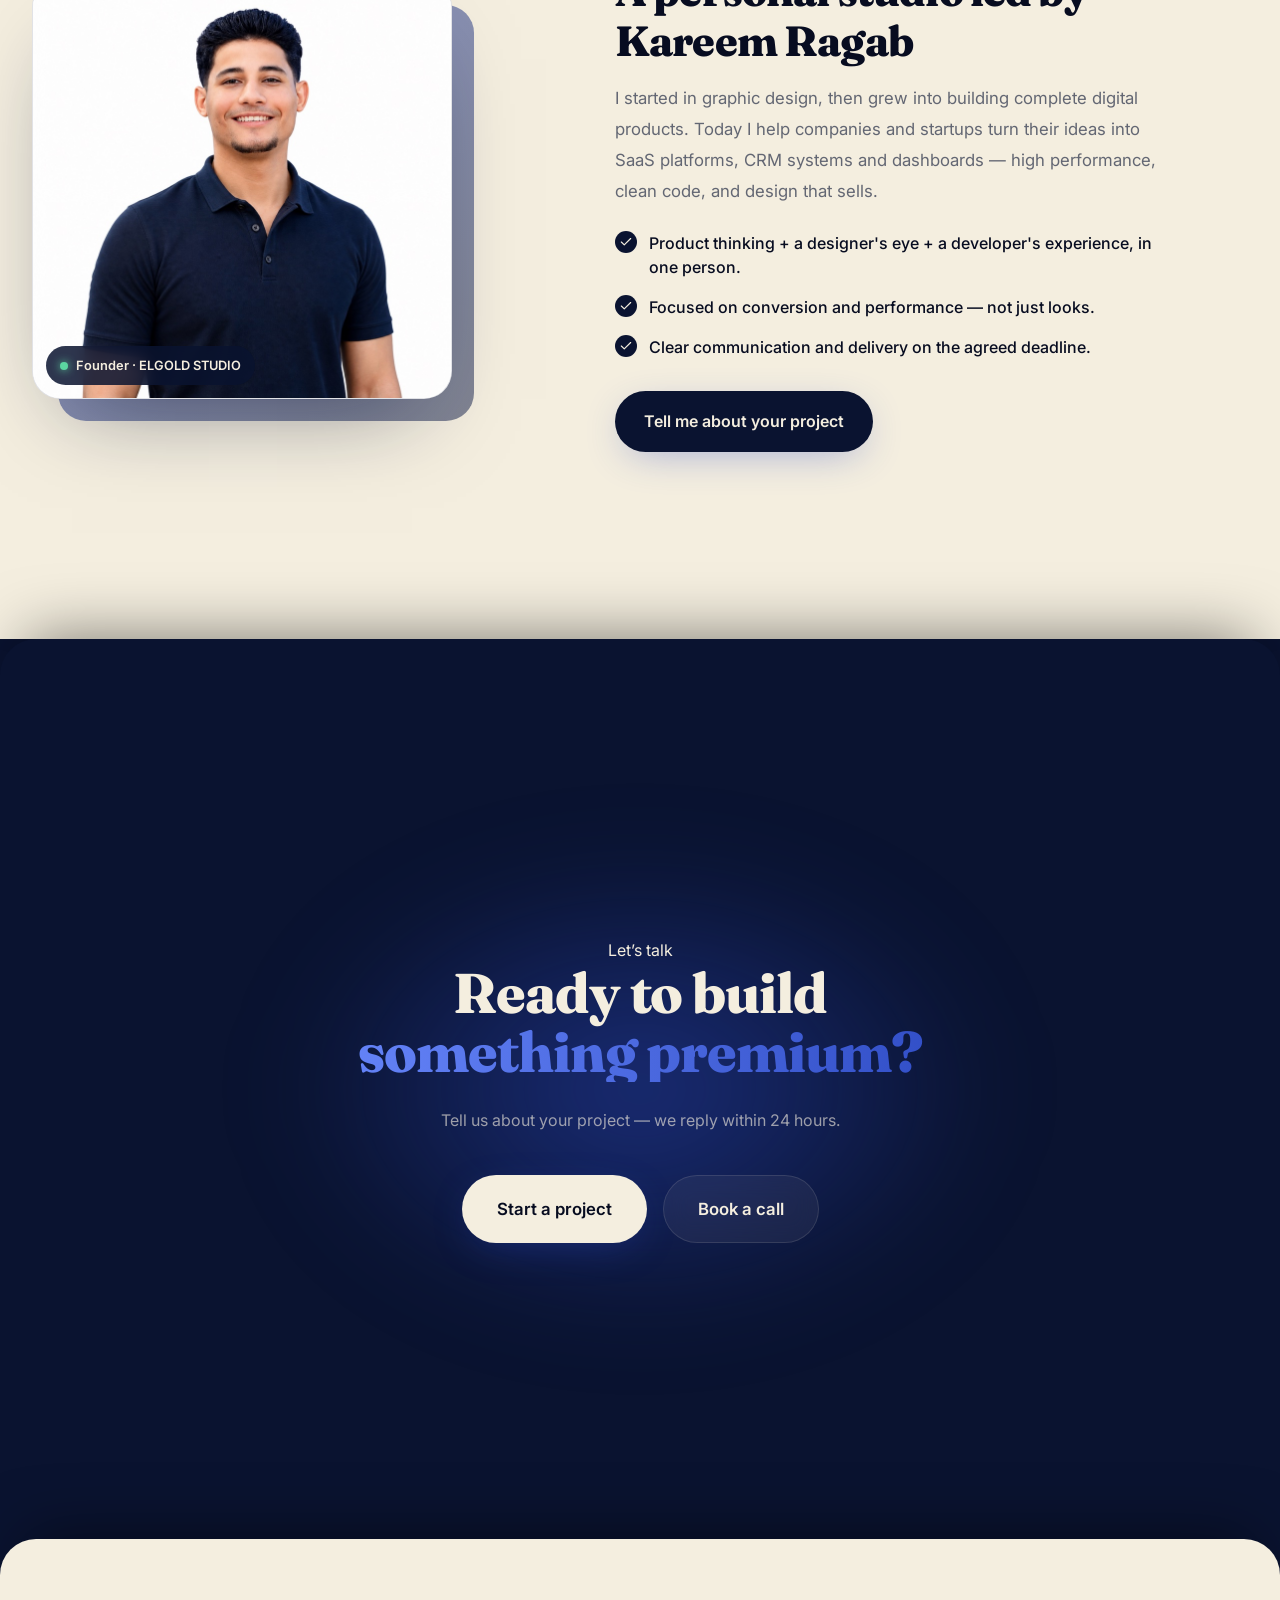
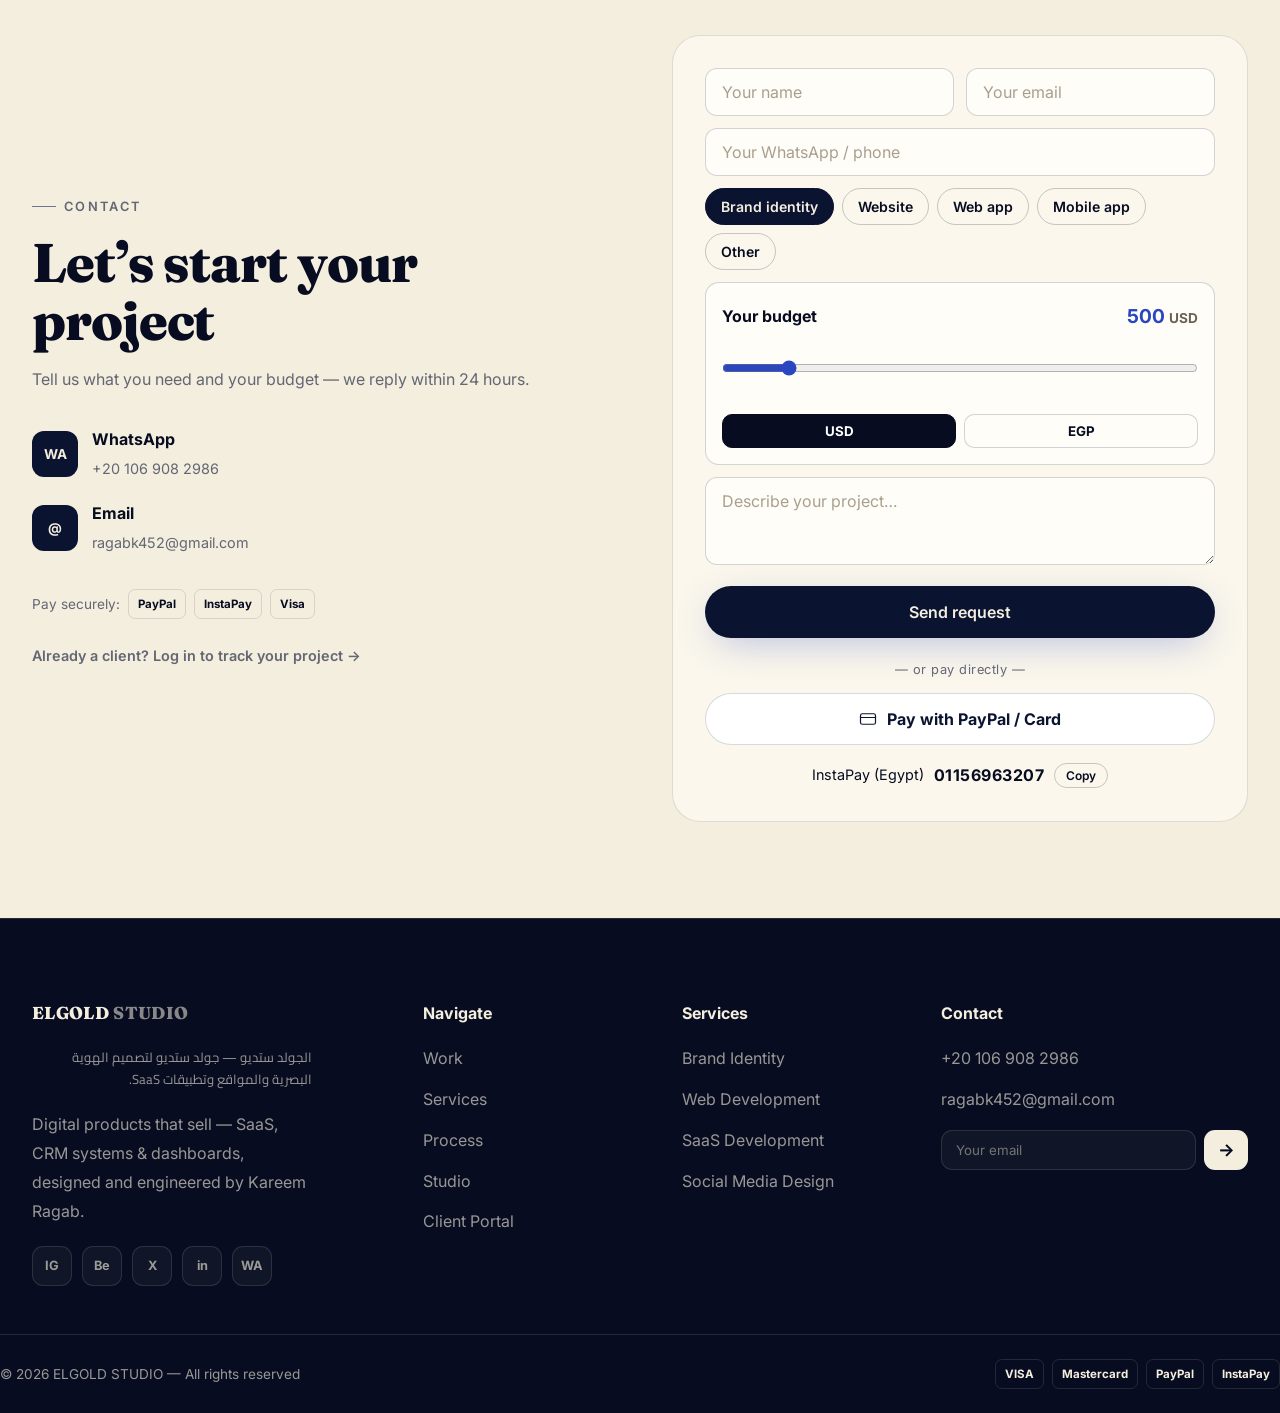
==== commit 69afeff2: "SEO: link LinkedIn (footer icon + JSON-LD sameAs) Co-Authored-By: Claude Opus 4.8 (1M context) <nore" ====
--- a/index.html
+++ b/index.html
@@ -30,7 +30,7 @@
   <meta name="twitter:image" content="https://elgold-1.vercel.app/assets/og-cover.jpg?v=20260702z14" />
   <script type="application/ld+json">
   {"@context":"https://schema.org","@graph":[
-    {"@type":"ProfessionalService","@id":"https://elgold-1.vercel.app/#studio","name":"ELGOLD STUDIO","alternateName":["الجولد ستديو","جولد ستديو","ستديو جولد","ستديو الجولد","الجولد","ELGOLD","GOLD STUDIO","STUDIO GOLD","EL GOLD"],"url":"https://elgold-1.vercel.app/","image":"https://elgold-1.vercel.app/assets/og-cover.jpg","sameAs":["https://www.instagram.com/elgold__1","https://x.com/kareemraga26694"],"description":"الجولد ستديو (ELGOLD STUDIO) designs and builds premium digital products — brand identity, websites and SaaS.","founder":{"@type":"Person","name":"Kareem Ragab"},"email":"ragabk452@gmail.com","telephone":"+201069082986","areaServed":"Worldwide","knowsAbout":["Brand Identity","Web Design","Web Development","SaaS","UI/UX Design","Social Media Design"],"contactPoint":{"@type":"ContactPoint","telephone":"+201069082986","email":"ragabk452@gmail.com","contactType":"customer service","availableLanguage":["Arabic","English"]},"hasOfferCatalog":{"@type":"OfferCatalog","name":"Services","itemListElement":[{"@type":"Offer","itemOffered":{"@type":"Service","name":"Brand Identity"}},{"@type":"Offer","itemOffered":{"@type":"Service","name":"Web Development"}},{"@type":"Offer","itemOffered":{"@type":"Service","name":"SaaS Development"}},{"@type":"Offer","itemOffered":{"@type":"Service","name":"UI/UX Design"}},{"@type":"Offer","itemOffered":{"@type":"Service","name":"Social Media Design"}}]}},
+    {"@type":"ProfessionalService","@id":"https://elgold-1.vercel.app/#studio","name":"ELGOLD STUDIO","alternateName":["الجولد ستديو","جولد ستديو","ستديو جولد","ستديو الجولد","الجولد","ELGOLD","GOLD STUDIO","STUDIO GOLD","EL GOLD"],"url":"https://elgold-1.vercel.app/","image":"https://elgold-1.vercel.app/assets/og-cover.jpg","sameAs":["https://www.instagram.com/elgold__1","https://x.com/kareemraga26694","https://www.linkedin.com/in/gold15"],"description":"الجولد ستديو (ELGOLD STUDIO) designs and builds premium digital products — brand identity, websites and SaaS.","founder":{"@type":"Person","name":"Kareem Ragab"},"email":"ragabk452@gmail.com","telephone":"+201069082986","areaServed":"Worldwide","knowsAbout":["Brand Identity","Web Design","Web Development","SaaS","UI/UX Design","Social Media Design"],"contactPoint":{"@type":"ContactPoint","telephone":"+201069082986","email":"ragabk452@gmail.com","contactType":"customer service","availableLanguage":["Arabic","English"]},"hasOfferCatalog":{"@type":"OfferCatalog","name":"Services","itemListElement":[{"@type":"Offer","itemOffered":{"@type":"Service","name":"Brand Identity"}},{"@type":"Offer","itemOffered":{"@type":"Service","name":"Web Development"}},{"@type":"Offer","itemOffered":{"@type":"Service","name":"SaaS Development"}},{"@type":"Offer","itemOffered":{"@type":"Service","name":"UI/UX Design"}},{"@type":"Offer","itemOffered":{"@type":"Service","name":"Social Media Design"}}]}},
     {"@type":"WebSite","@id":"https://elgold-1.vercel.app/#website","url":"https://elgold-1.vercel.app/","name":"ELGOLD STUDIO","alternateName":["الجولد ستديو","جولد ستديو","ELGOLD STUDIO"],"publisher":{"@id":"https://elgold-1.vercel.app/#studio"},"inLanguage":"en"},
     {"@type":"Person","name":"Kareem Ragab","jobTitle":"Graphic Designer & Web Developer","worksFor":{"@id":"https://elgold-1.vercel.app/#studio"},"url":"https://elgold-1.vercel.app/"}
   ]}
@@ -414,7 +414,7 @@
         <a href="#hero" class="brand"><b>ELGOLD</b> <span>STUDIO</span></a>
         <p class="footer__alt" dir="rtl" lang="ar">الجولد ستديو — جولد ستديو لتصميم الهوية البصرية والمواقع وتطبيقات SaaS.</p>
         <p data-i18n="footer.tag">Digital products that sell — SaaS, CRM systems & dashboards, designed and engineered by Kareem Ragab.</p>
-        <div class="socials"><a href="https://www.instagram.com/elgold__1" target="_blank" rel="noopener" aria-label="Instagram">IG</a><a href="#" aria-label="Behance">Be</a><a href="https://x.com/kareemraga26694" target="_blank" rel="noopener" aria-label="X">X</a><a href="https://wa.me/201069082986" target="_blank" rel="noopener" aria-label="WhatsApp">WA</a></div>
+        <div class="socials"><a href="https://www.instagram.com/elgold__1" target="_blank" rel="noopener" aria-label="Instagram">IG</a><a href="#" aria-label="Behance">Be</a><a href="https://x.com/kareemraga26694" target="_blank" rel="noopener" aria-label="X">X</a><a href="https://www.linkedin.com/in/gold15" target="_blank" rel="noopener" aria-label="LinkedIn">in</a><a href="https://wa.me/201069082986" target="_blank" rel="noopener" aria-label="WhatsApp">WA</a></div>
       </div>
       <div class="footer__col">
         <h4 data-i18n="footer.links">Navigate</h4>
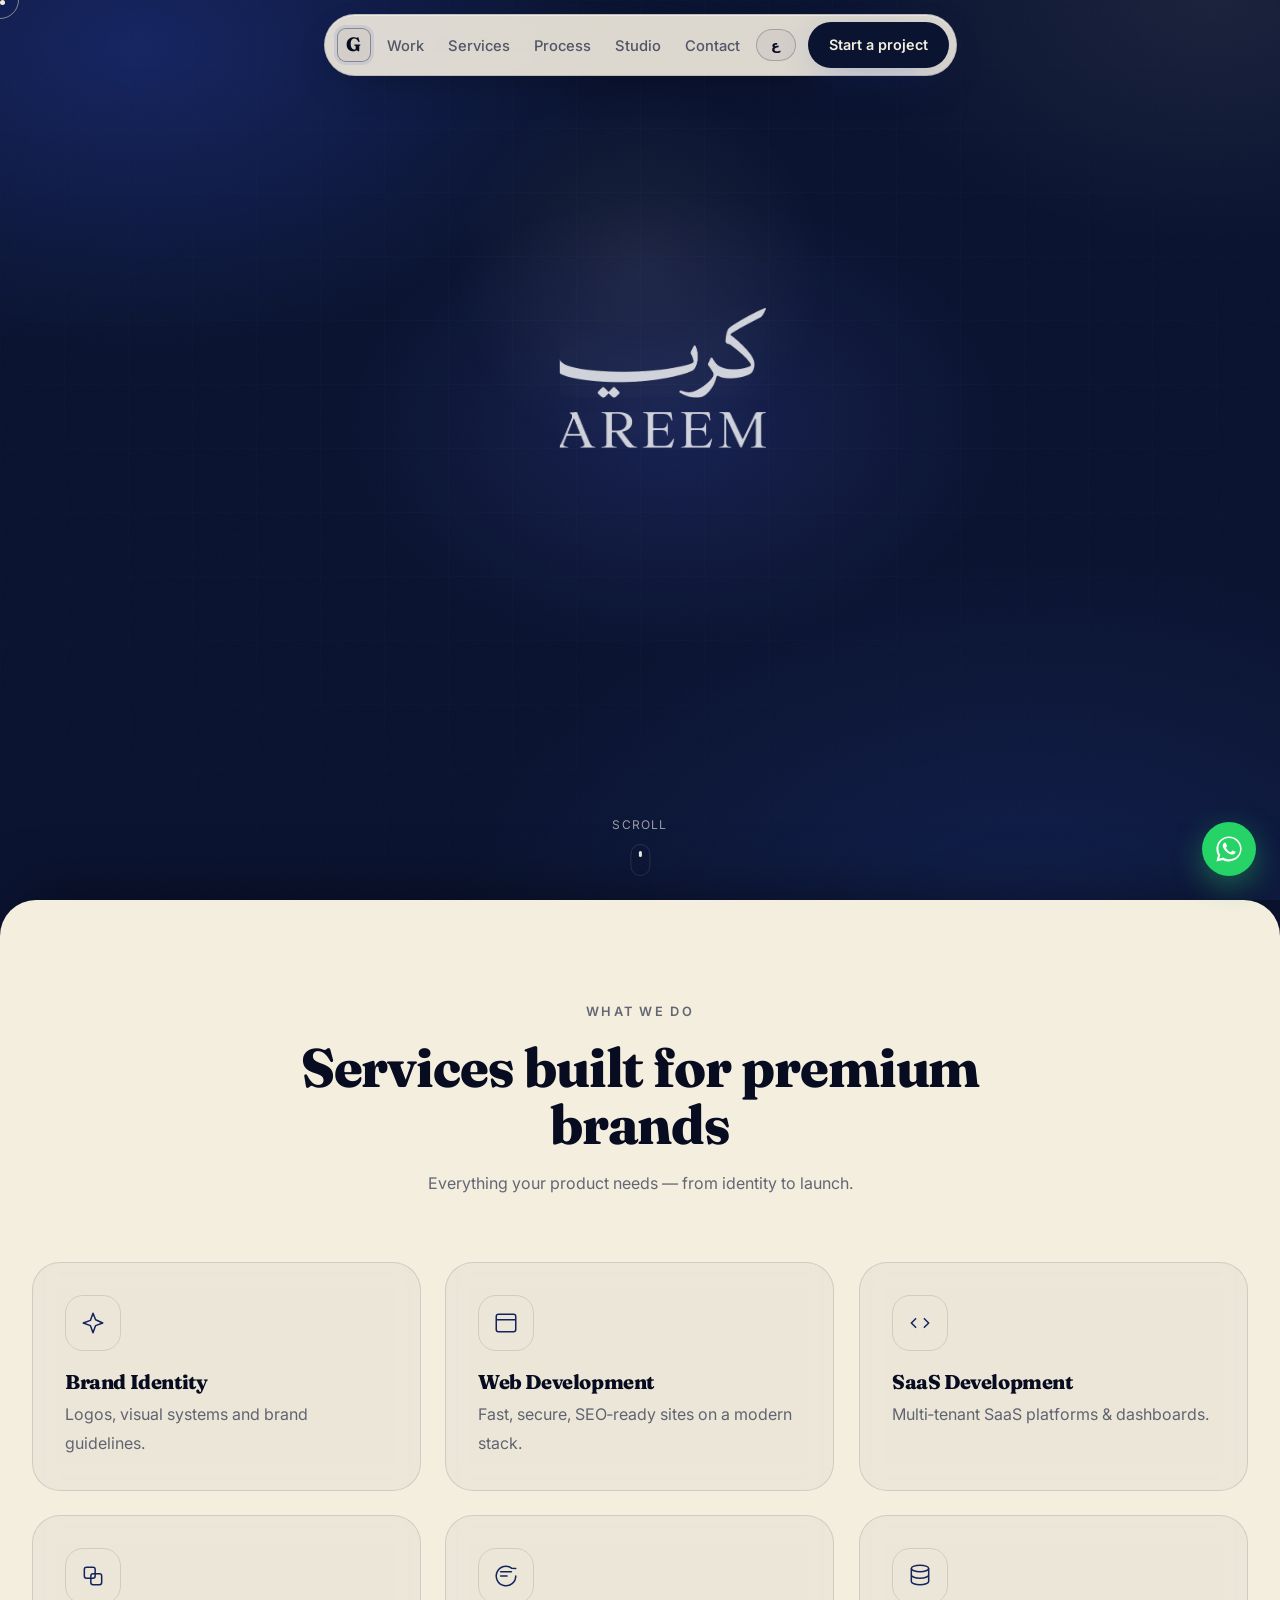
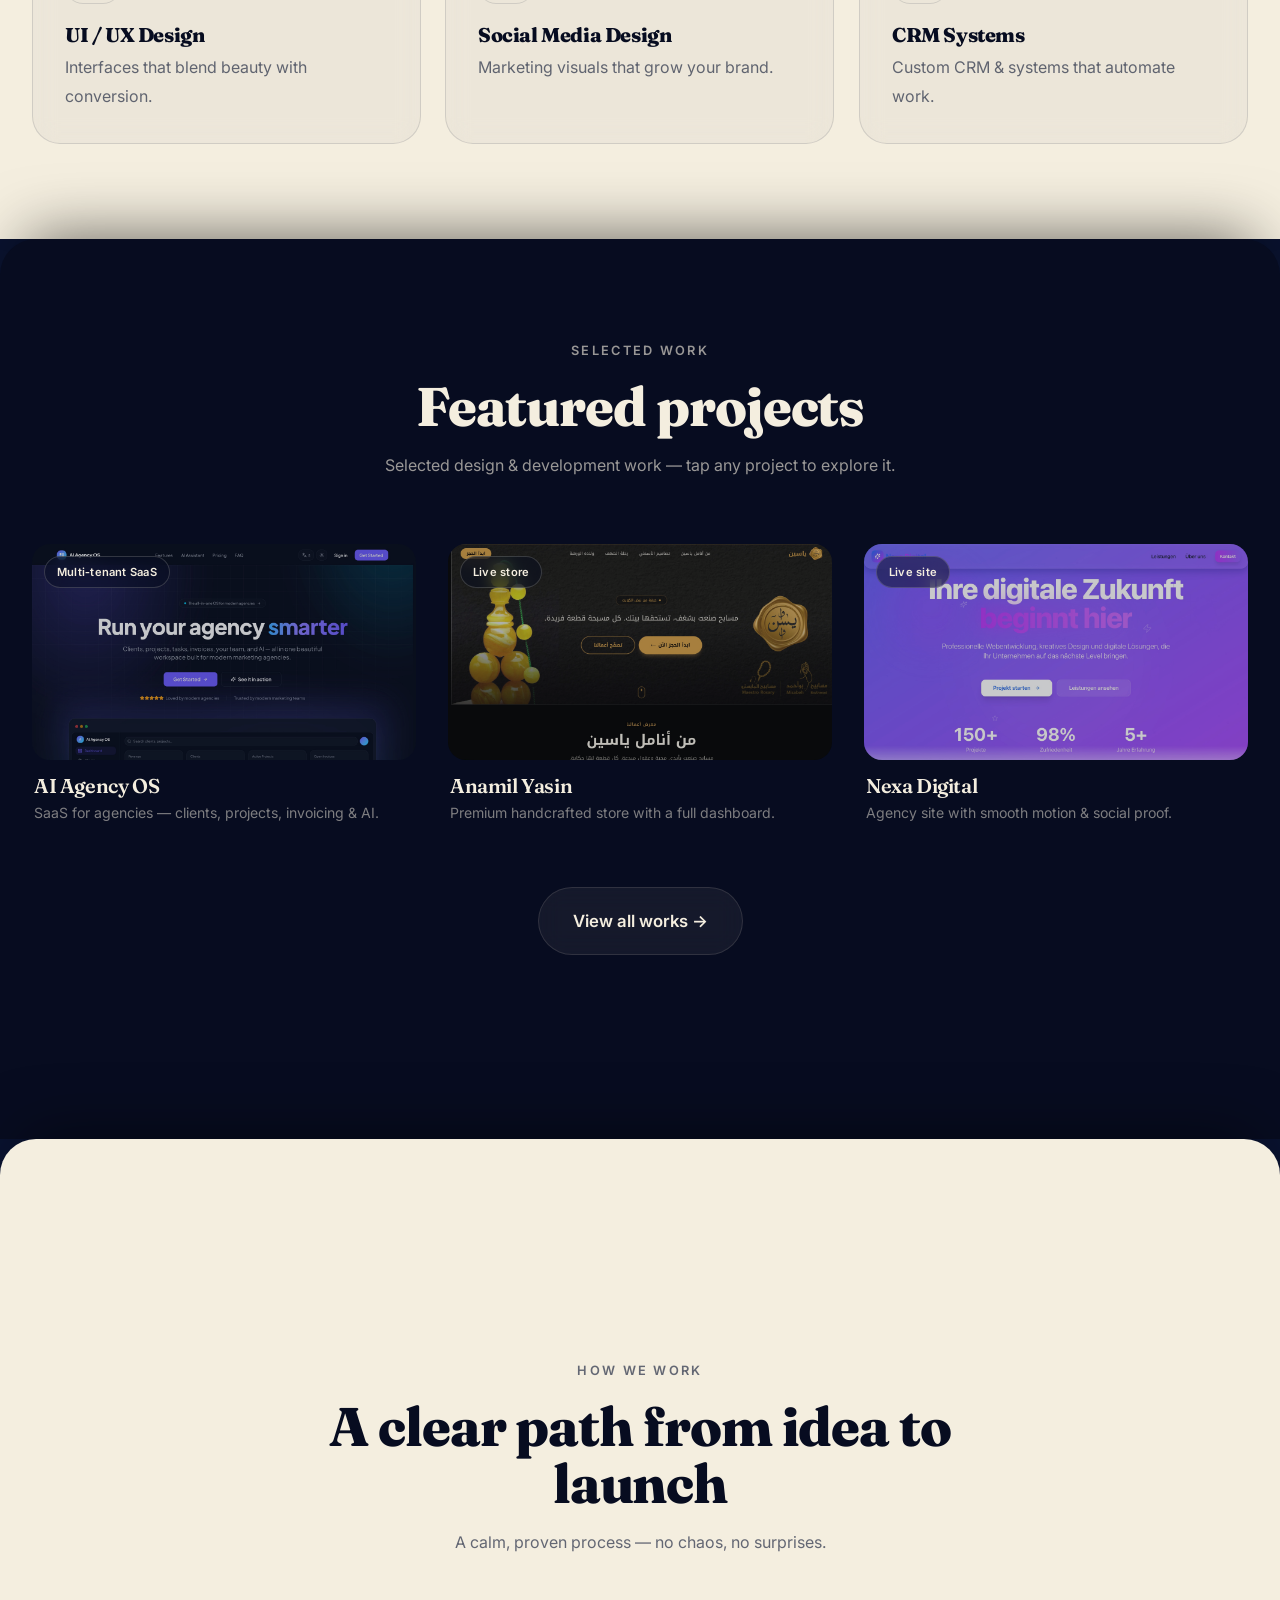
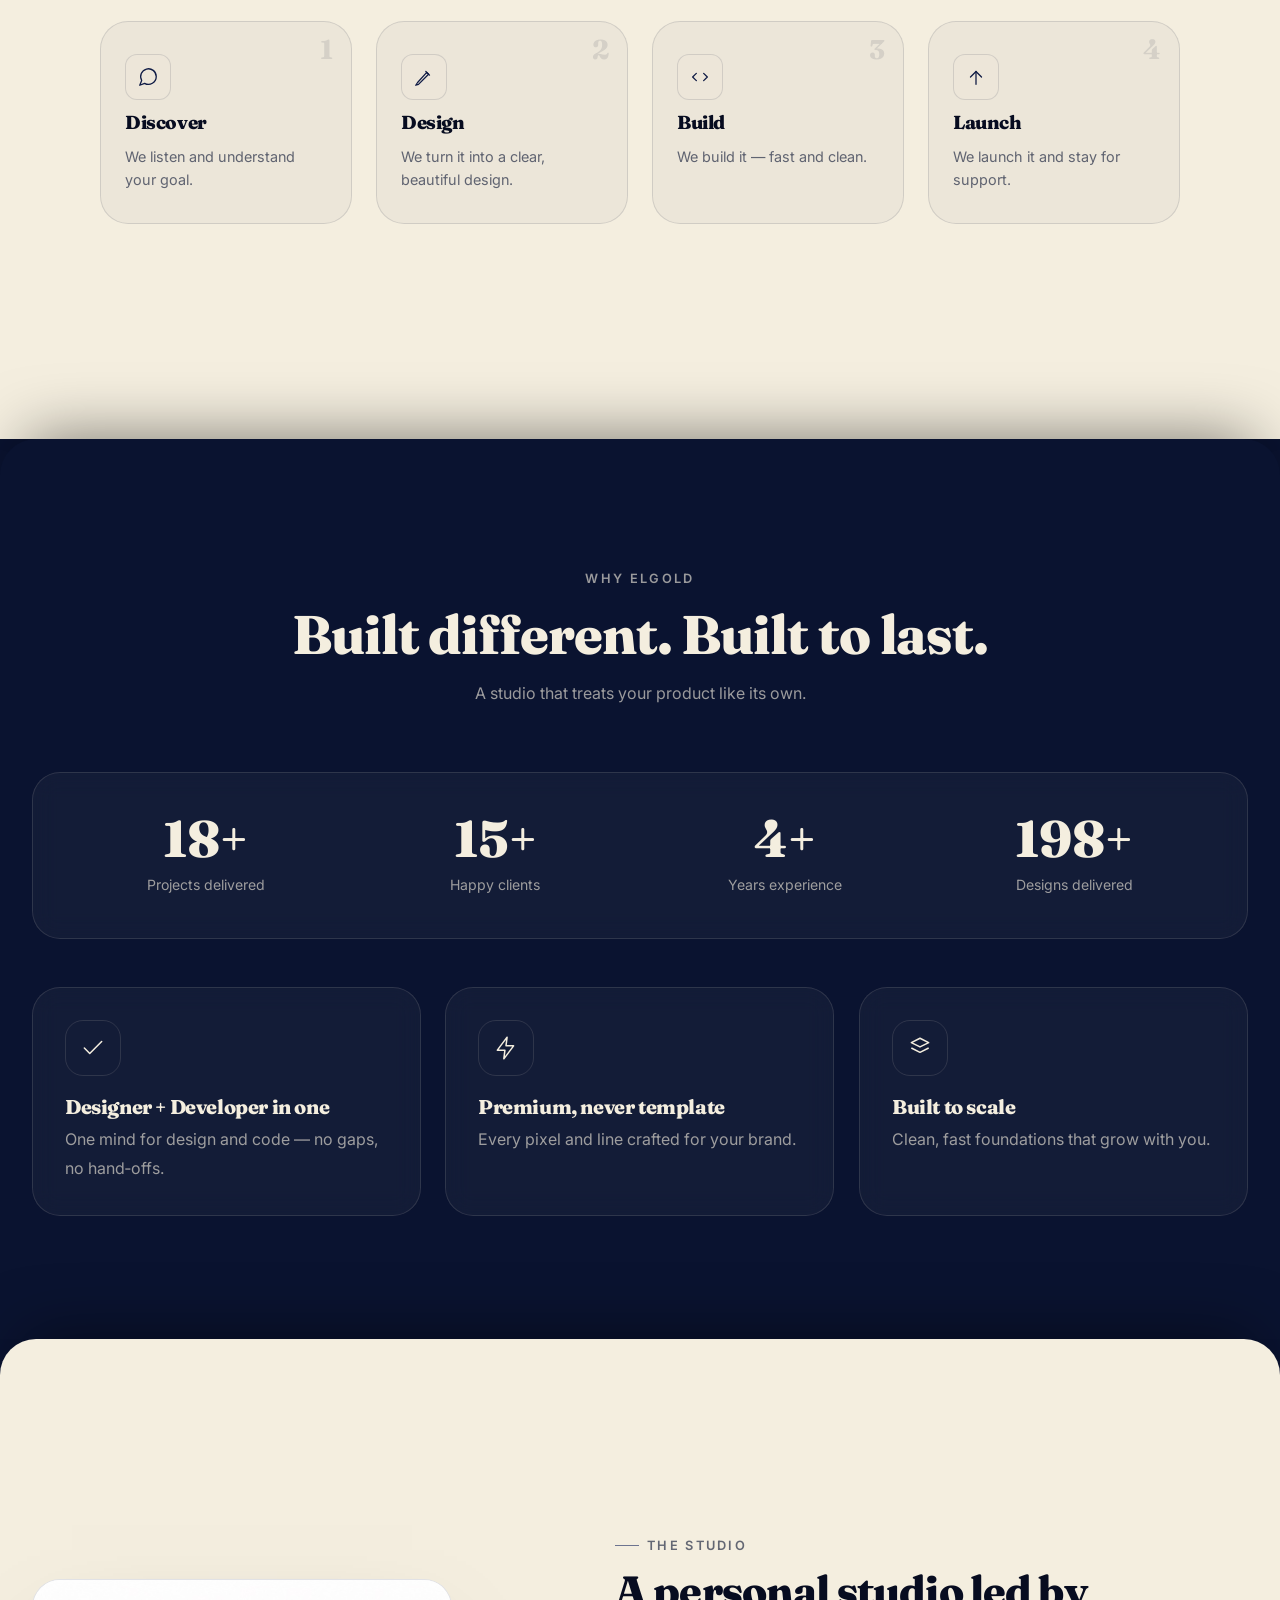
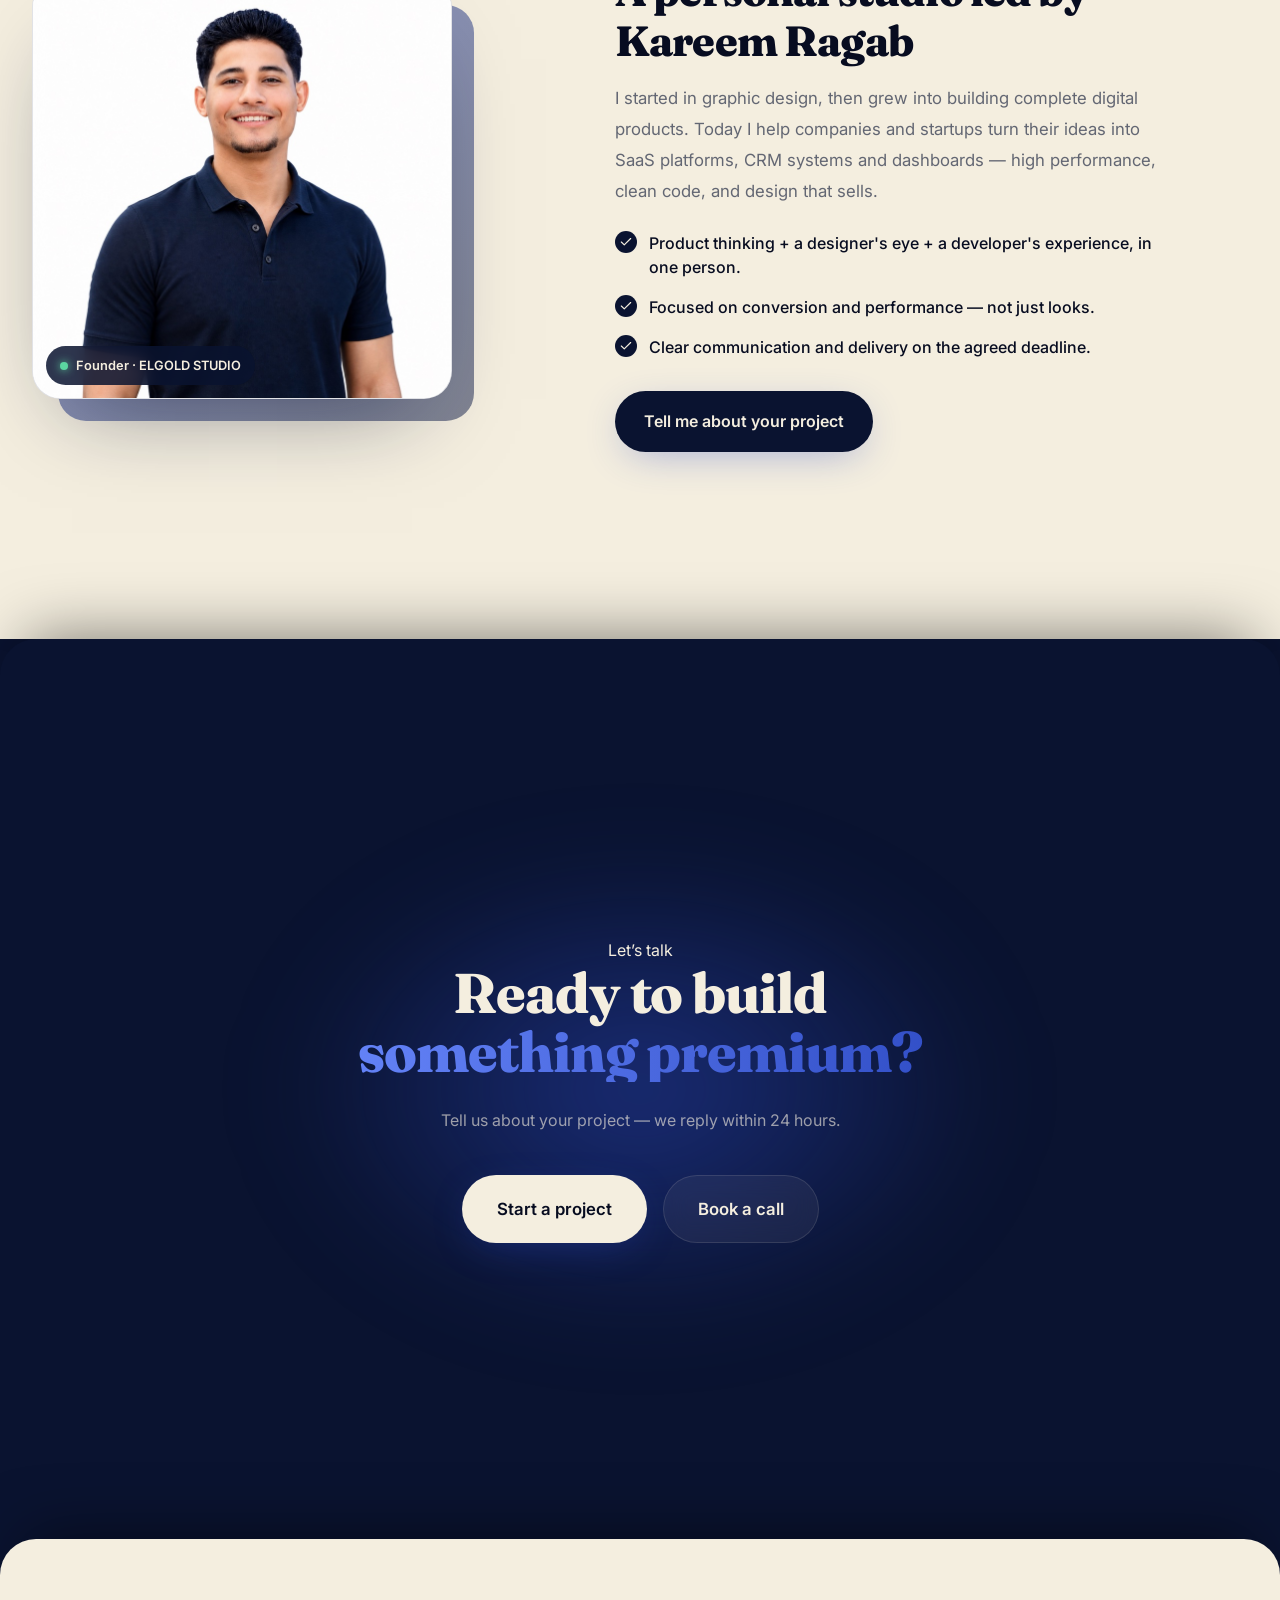
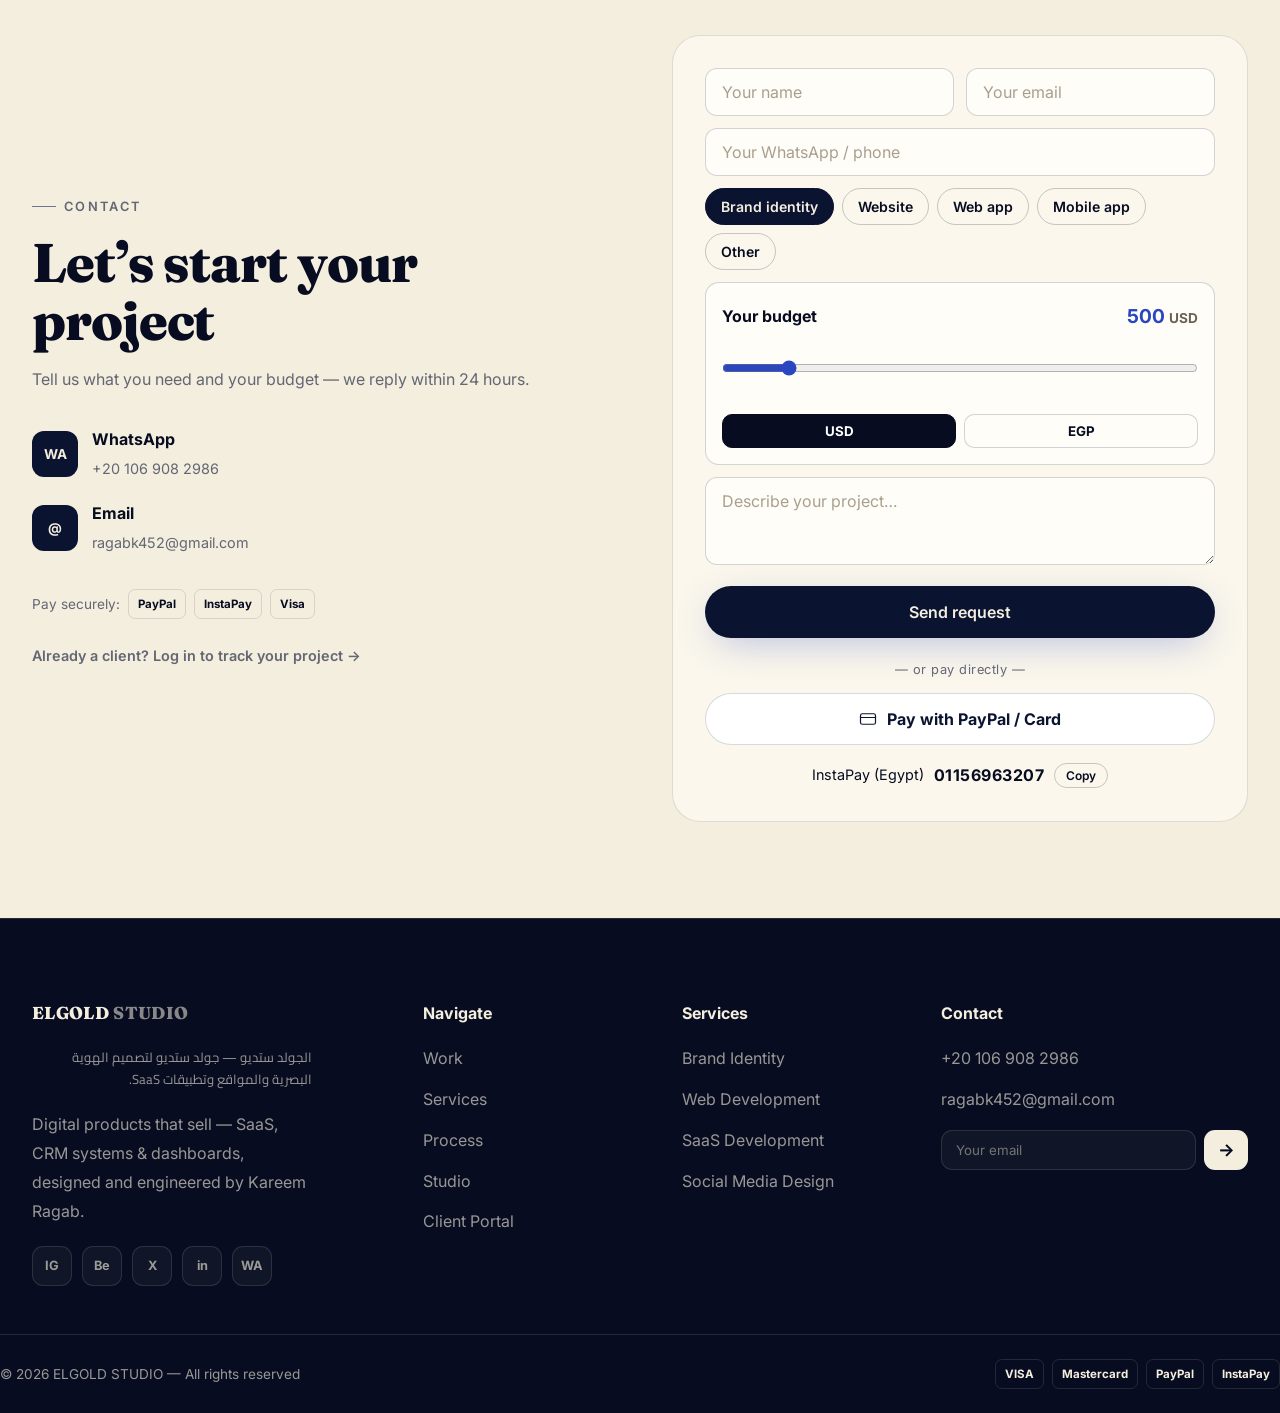
==== commit d5252bfb: "SEO: link Behance (footer + JSON-LD sameAs) — all socials now wired Co-Authored-By: Claude Opus 4.8 " ====
--- a/index.html
+++ b/index.html
@@ -30,7 +30,7 @@
   <meta name="twitter:image" content="https://elgold-1.vercel.app/assets/og-cover.jpg?v=20260702z14" />
   <script type="application/ld+json">
   {"@context":"https://schema.org","@graph":[
-    {"@type":"ProfessionalService","@id":"https://elgold-1.vercel.app/#studio","name":"ELGOLD STUDIO","alternateName":["الجولد ستديو","جولد ستديو","ستديو جولد","ستديو الجولد","الجولد","ELGOLD","GOLD STUDIO","STUDIO GOLD","EL GOLD"],"url":"https://elgold-1.vercel.app/","image":"https://elgold-1.vercel.app/assets/og-cover.jpg","sameAs":["https://www.instagram.com/elgold__1","https://x.com/kareemraga26694","https://www.linkedin.com/in/gold15"],"description":"الجولد ستديو (ELGOLD STUDIO) designs and builds premium digital products — brand identity, websites and SaaS.","founder":{"@type":"Person","name":"Kareem Ragab"},"email":"ragabk452@gmail.com","telephone":"+201069082986","areaServed":"Worldwide","knowsAbout":["Brand Identity","Web Design","Web Development","SaaS","UI/UX Design","Social Media Design"],"contactPoint":{"@type":"ContactPoint","telephone":"+201069082986","email":"ragabk452@gmail.com","contactType":"customer service","availableLanguage":["Arabic","English"]},"hasOfferCatalog":{"@type":"OfferCatalog","name":"Services","itemListElement":[{"@type":"Offer","itemOffered":{"@type":"Service","name":"Brand Identity"}},{"@type":"Offer","itemOffered":{"@type":"Service","name":"Web Development"}},{"@type":"Offer","itemOffered":{"@type":"Service","name":"SaaS Development"}},{"@type":"Offer","itemOffered":{"@type":"Service","name":"UI/UX Design"}},{"@type":"Offer","itemOffered":{"@type":"Service","name":"Social Media Design"}}]}},
+    {"@type":"ProfessionalService","@id":"https://elgold-1.vercel.app/#studio","name":"ELGOLD STUDIO","alternateName":["الجولد ستديو","جولد ستديو","ستديو جولد","ستديو الجولد","الجولد","ELGOLD","GOLD STUDIO","STUDIO GOLD","EL GOLD"],"url":"https://elgold-1.vercel.app/","image":"https://elgold-1.vercel.app/assets/og-cover.jpg","sameAs":["https://www.instagram.com/elgold__1","https://x.com/kareemraga26694","https://www.linkedin.com/in/gold15","https://www.behance.net/kareem1512"],"description":"الجولد ستديو (ELGOLD STUDIO) designs and builds premium digital products — brand identity, websites and SaaS.","founder":{"@type":"Person","name":"Kareem Ragab"},"email":"ragabk452@gmail.com","telephone":"+201069082986","areaServed":"Worldwide","knowsAbout":["Brand Identity","Web Design","Web Development","SaaS","UI/UX Design","Social Media Design"],"contactPoint":{"@type":"ContactPoint","telephone":"+201069082986","email":"ragabk452@gmail.com","contactType":"customer service","availableLanguage":["Arabic","English"]},"hasOfferCatalog":{"@type":"OfferCatalog","name":"Services","itemListElement":[{"@type":"Offer","itemOffered":{"@type":"Service","name":"Brand Identity"}},{"@type":"Offer","itemOffered":{"@type":"Service","name":"Web Development"}},{"@type":"Offer","itemOffered":{"@type":"Service","name":"SaaS Development"}},{"@type":"Offer","itemOffered":{"@type":"Service","name":"UI/UX Design"}},{"@type":"Offer","itemOffered":{"@type":"Service","name":"Social Media Design"}}]}},
     {"@type":"WebSite","@id":"https://elgold-1.vercel.app/#website","url":"https://elgold-1.vercel.app/","name":"ELGOLD STUDIO","alternateName":["الجولد ستديو","جولد ستديو","ELGOLD STUDIO"],"publisher":{"@id":"https://elgold-1.vercel.app/#studio"},"inLanguage":"en"},
     {"@type":"Person","name":"Kareem Ragab","jobTitle":"Graphic Designer & Web Developer","worksFor":{"@id":"https://elgold-1.vercel.app/#studio"},"url":"https://elgold-1.vercel.app/"}
   ]}
@@ -414,7 +414,7 @@
         <a href="#hero" class="brand"><b>ELGOLD</b> <span>STUDIO</span></a>
         <p class="footer__alt" dir="rtl" lang="ar">الجولد ستديو — جولد ستديو لتصميم الهوية البصرية والمواقع وتطبيقات SaaS.</p>
         <p data-i18n="footer.tag">Digital products that sell — SaaS, CRM systems & dashboards, designed and engineered by Kareem Ragab.</p>
-        <div class="socials"><a href="https://www.instagram.com/elgold__1" target="_blank" rel="noopener" aria-label="Instagram">IG</a><a href="#" aria-label="Behance">Be</a><a href="https://x.com/kareemraga26694" target="_blank" rel="noopener" aria-label="X">X</a><a href="https://www.linkedin.com/in/gold15" target="_blank" rel="noopener" aria-label="LinkedIn">in</a><a href="https://wa.me/201069082986" target="_blank" rel="noopener" aria-label="WhatsApp">WA</a></div>
+        <div class="socials"><a href="https://www.instagram.com/elgold__1" target="_blank" rel="noopener" aria-label="Instagram">IG</a><a href="https://www.behance.net/kareem1512" target="_blank" rel="noopener" aria-label="Behance">Be</a><a href="https://x.com/kareemraga26694" target="_blank" rel="noopener" aria-label="X">X</a><a href="https://www.linkedin.com/in/gold15" target="_blank" rel="noopener" aria-label="LinkedIn">in</a><a href="https://wa.me/201069082986" target="_blank" rel="noopener" aria-label="WhatsApp">WA</a></div>
       </div>
       <div class="footer__col">
         <h4 data-i18n="footer.links">Navigate</h4>
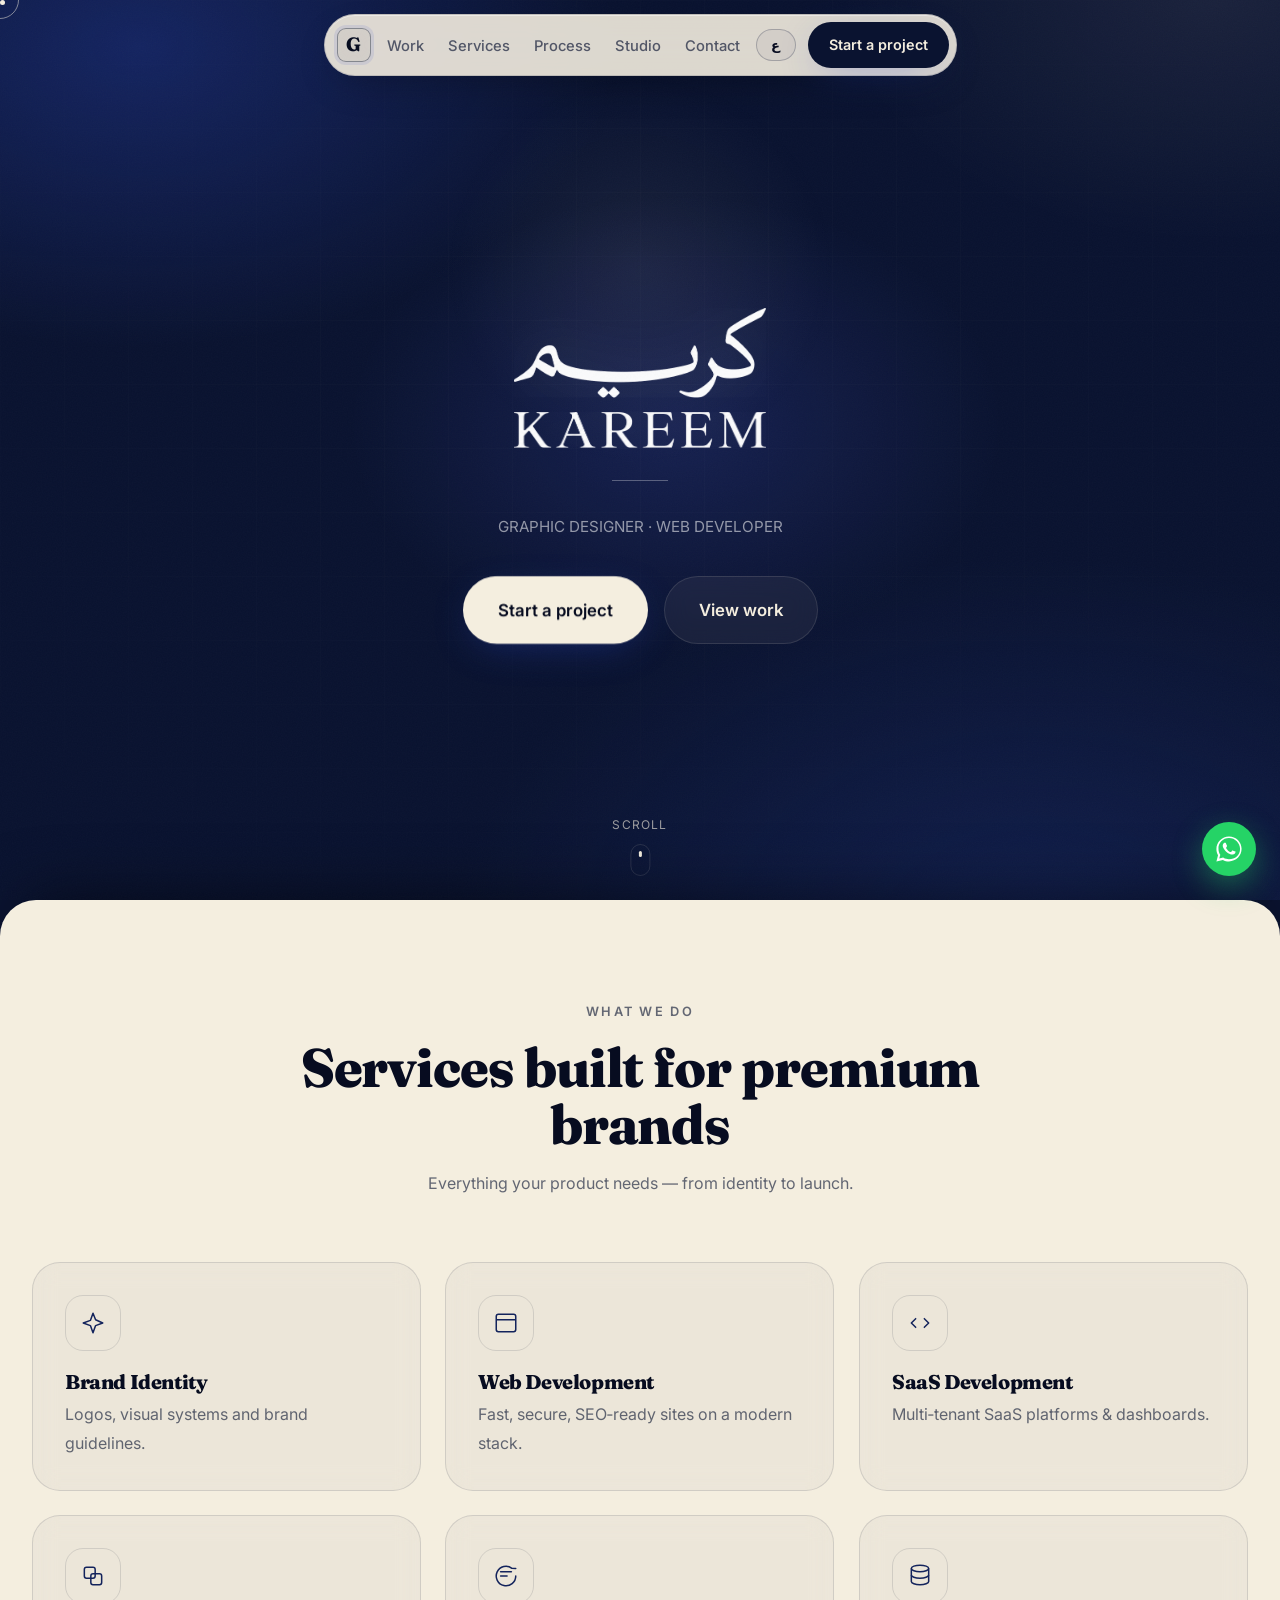
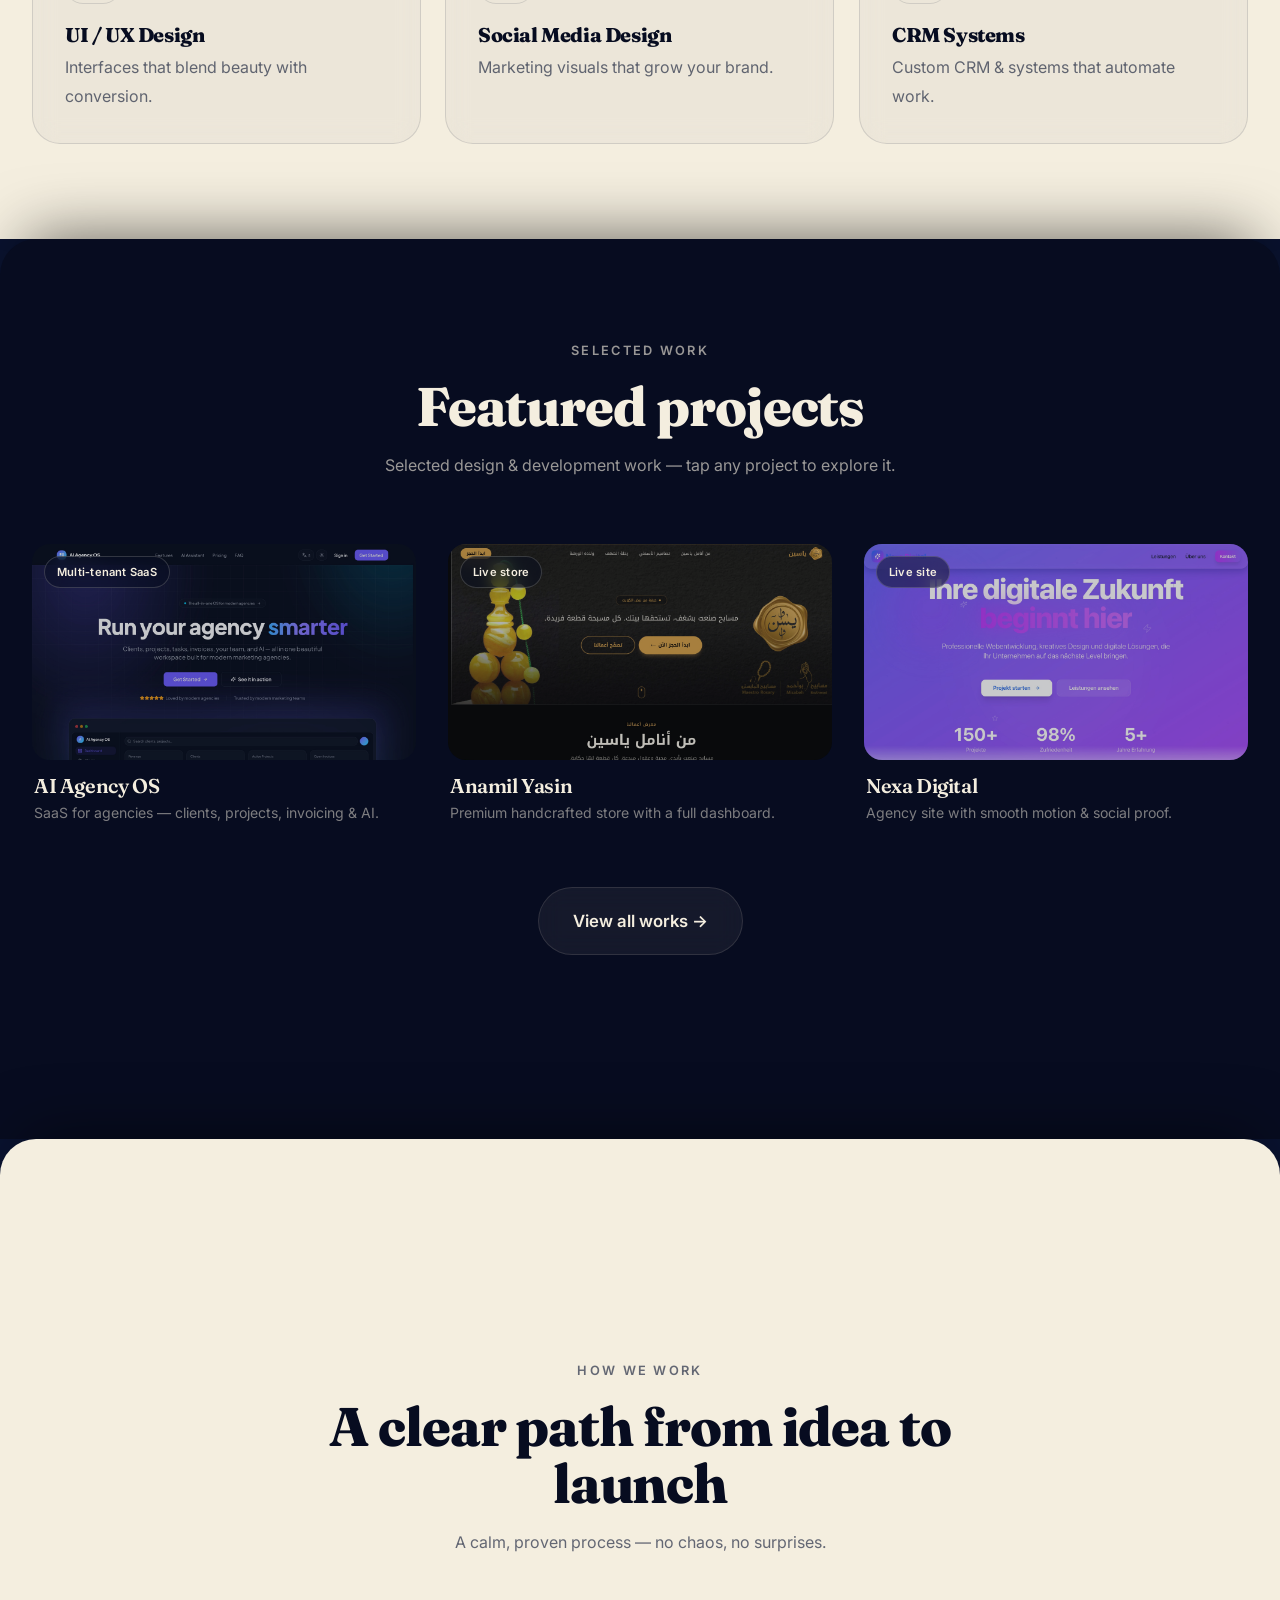
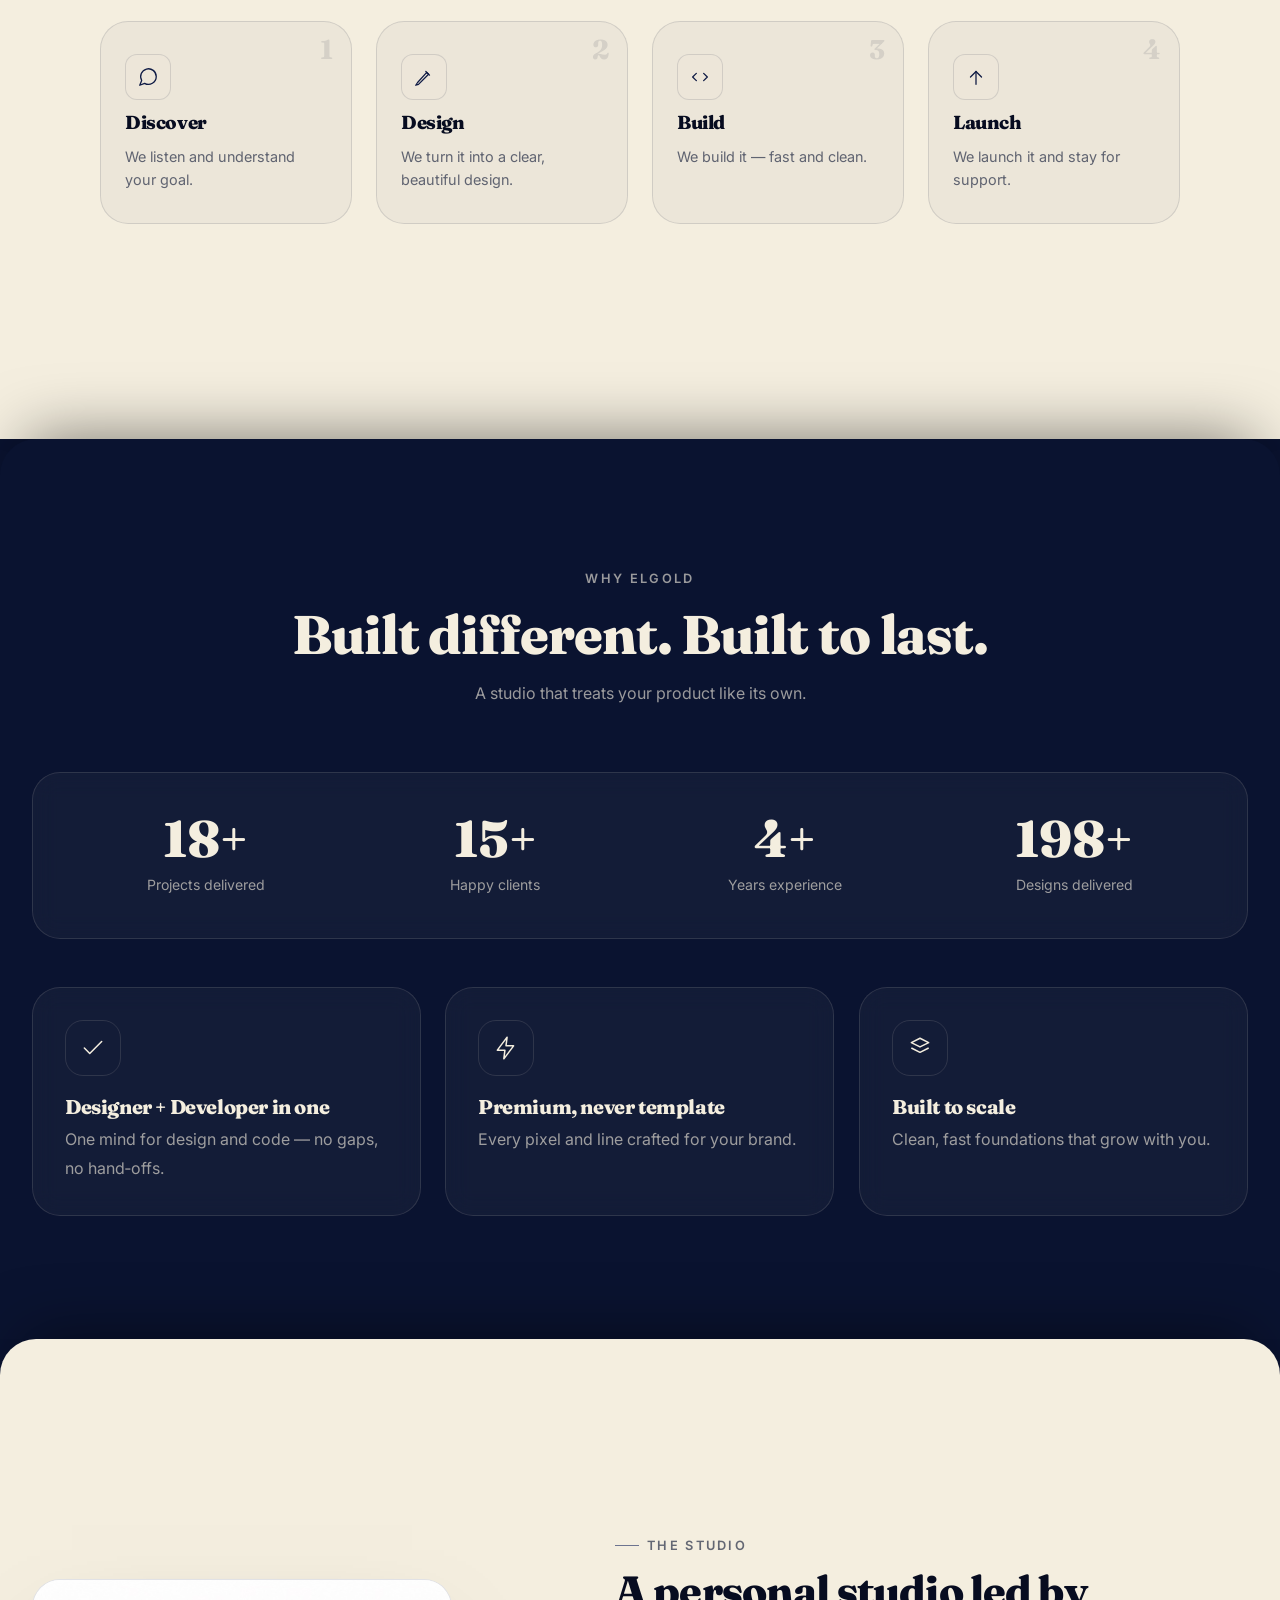
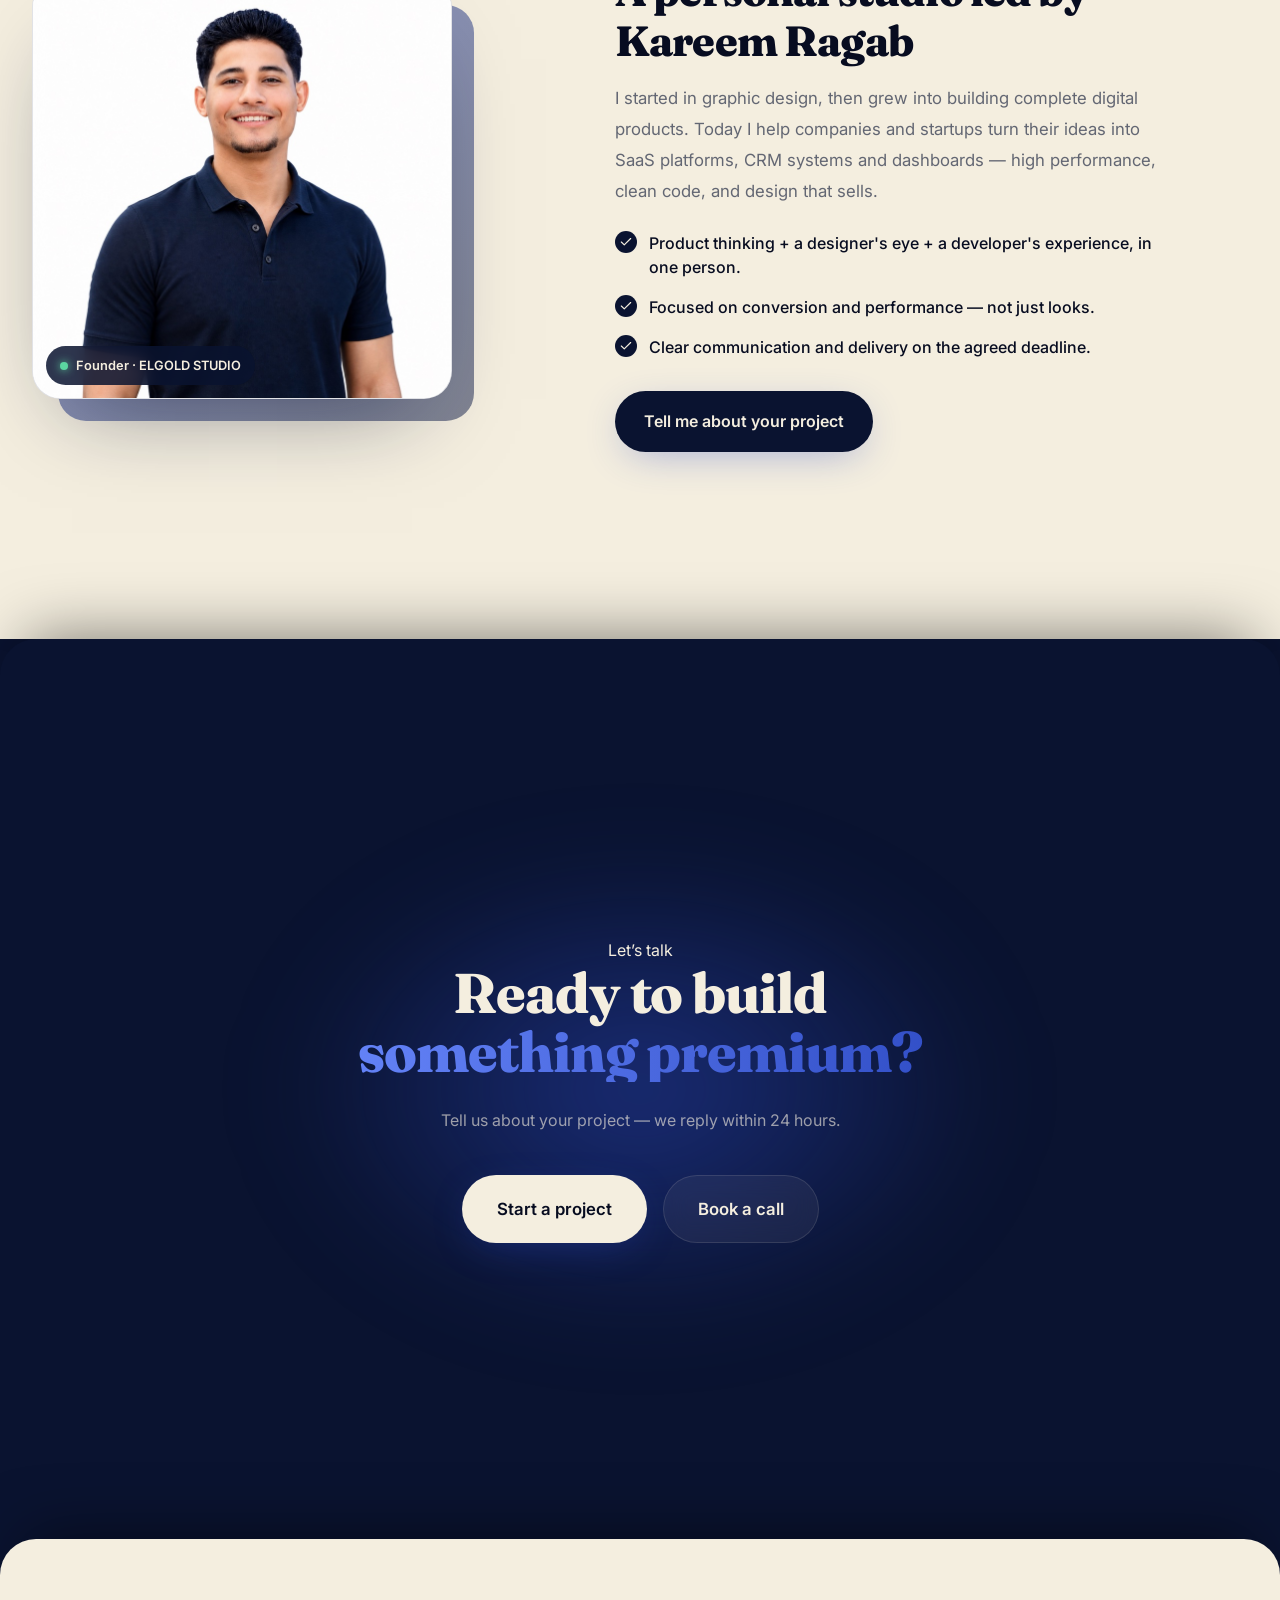
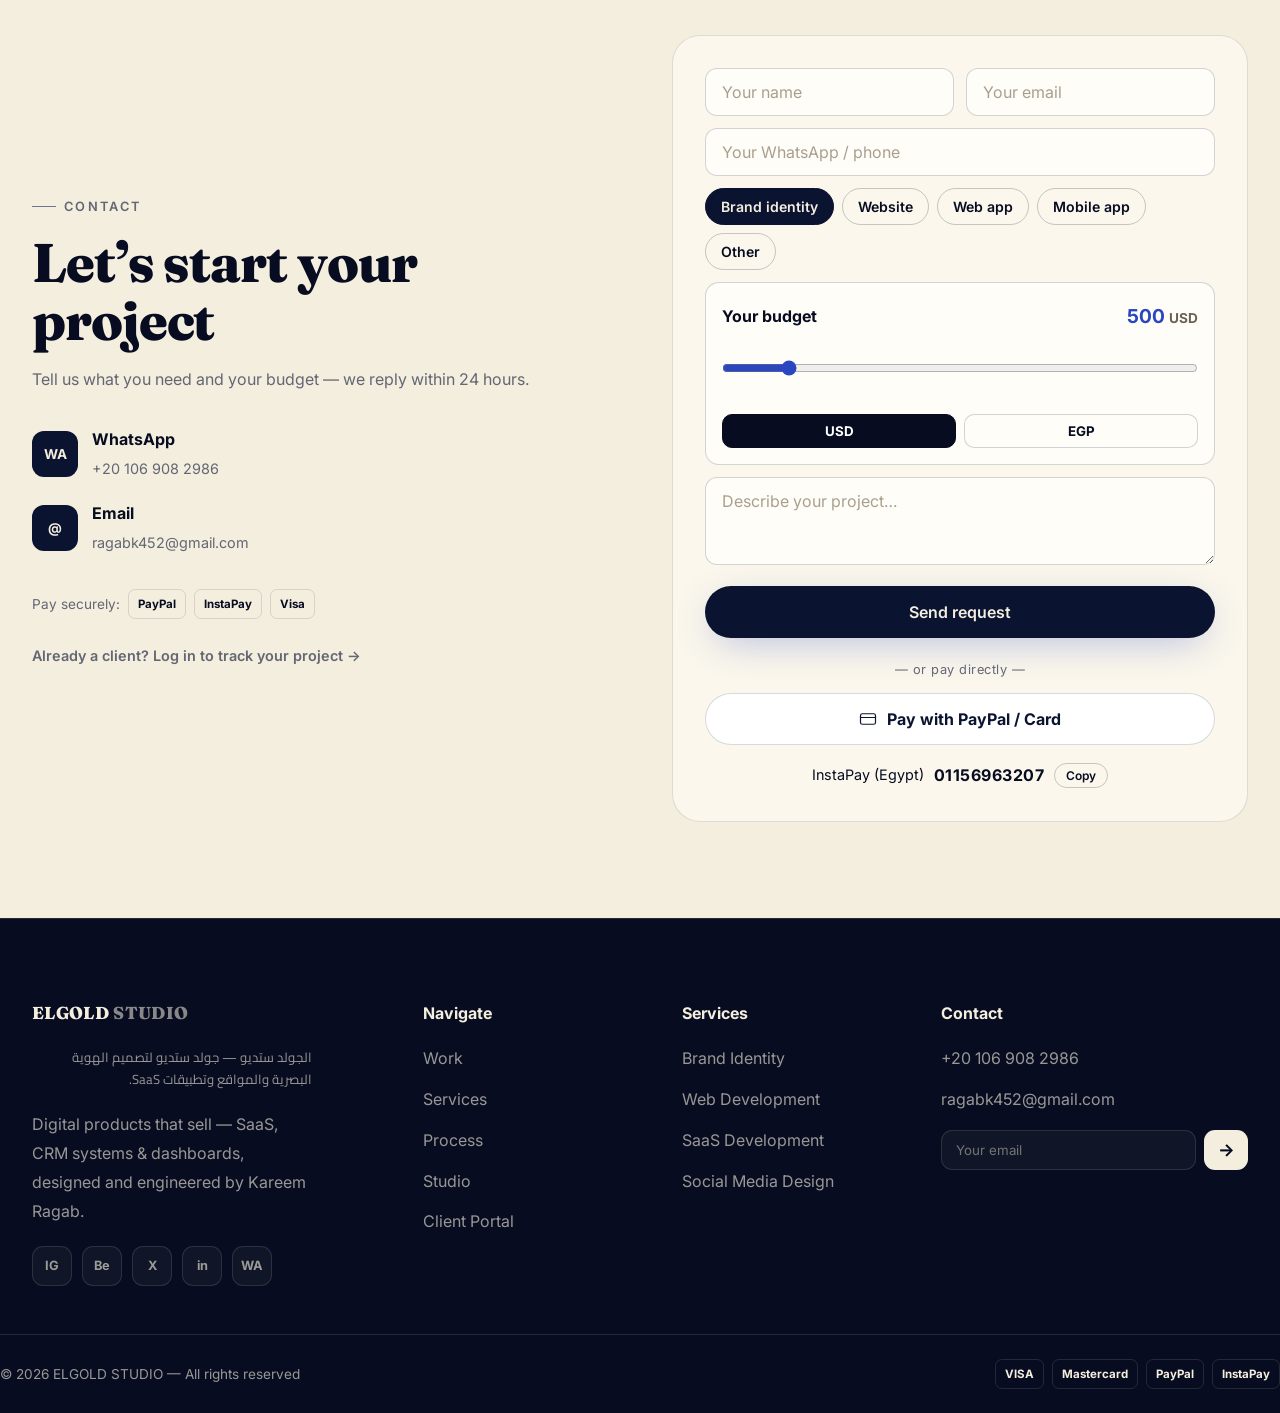
==== commit b8f41f77: "SEO: add Egypt location to JSON-LD (areaServed + addressCountry) for local relevance Co-Authored-By:" ====
--- a/index.html
+++ b/index.html
@@ -30,7 +30,7 @@
   <meta name="twitter:image" content="https://elgold-1.vercel.app/assets/og-cover.jpg?v=20260702z14" />
   <script type="application/ld+json">
   {"@context":"https://schema.org","@graph":[
-    {"@type":"ProfessionalService","@id":"https://elgold-1.vercel.app/#studio","name":"ELGOLD STUDIO","alternateName":["الجولد ستديو","جولد ستديو","ستديو جولد","ستديو الجولد","الجولد","ELGOLD","GOLD STUDIO","STUDIO GOLD","EL GOLD"],"url":"https://elgold-1.vercel.app/","image":"https://elgold-1.vercel.app/assets/og-cover.jpg","sameAs":["https://www.instagram.com/elgold__1","https://x.com/kareemraga26694","https://www.linkedin.com/in/gold15","https://www.behance.net/kareem1512"],"description":"الجولد ستديو (ELGOLD STUDIO) designs and builds premium digital products — brand identity, websites and SaaS.","founder":{"@type":"Person","name":"Kareem Ragab"},"email":"ragabk452@gmail.com","telephone":"+201069082986","areaServed":"Worldwide","knowsAbout":["Brand Identity","Web Design","Web Development","SaaS","UI/UX Design","Social Media Design"],"contactPoint":{"@type":"ContactPoint","telephone":"+201069082986","email":"ragabk452@gmail.com","contactType":"customer service","availableLanguage":["Arabic","English"]},"hasOfferCatalog":{"@type":"OfferCatalog","name":"Services","itemListElement":[{"@type":"Offer","itemOffered":{"@type":"Service","name":"Brand Identity"}},{"@type":"Offer","itemOffered":{"@type":"Service","name":"Web Development"}},{"@type":"Offer","itemOffered":{"@type":"Service","name":"SaaS Development"}},{"@type":"Offer","itemOffered":{"@type":"Service","name":"UI/UX Design"}},{"@type":"Offer","itemOffered":{"@type":"Service","name":"Social Media Design"}}]}},
+    {"@type":"ProfessionalService","@id":"https://elgold-1.vercel.app/#studio","name":"ELGOLD STUDIO","alternateName":["الجولد ستديو","جولد ستديو","ستديو جولد","ستديو الجولد","الجولد","ELGOLD","GOLD STUDIO","STUDIO GOLD","EL GOLD"],"url":"https://elgold-1.vercel.app/","image":"https://elgold-1.vercel.app/assets/og-cover.jpg","sameAs":["https://www.instagram.com/elgold__1","https://x.com/kareemraga26694","https://www.linkedin.com/in/gold15","https://www.behance.net/kareem1512"],"description":"الجولد ستديو (ELGOLD STUDIO) designs and builds premium digital products — brand identity, websites and SaaS.","founder":{"@type":"Person","name":"Kareem Ragab"},"email":"ragabk452@gmail.com","telephone":"+201069082986","areaServed":["Egypt","Worldwide"],"address":{"@type":"PostalAddress","addressCountry":"EG"},"knowsAbout":["Brand Identity","Web Design","Web Development","SaaS","UI/UX Design","Social Media Design"],"contactPoint":{"@type":"ContactPoint","telephone":"+201069082986","email":"ragabk452@gmail.com","contactType":"customer service","availableLanguage":["Arabic","English"]},"hasOfferCatalog":{"@type":"OfferCatalog","name":"Services","itemListElement":[{"@type":"Offer","itemOffered":{"@type":"Service","name":"Brand Identity"}},{"@type":"Offer","itemOffered":{"@type":"Service","name":"Web Development"}},{"@type":"Offer","itemOffered":{"@type":"Service","name":"SaaS Development"}},{"@type":"Offer","itemOffered":{"@type":"Service","name":"UI/UX Design"}},{"@type":"Offer","itemOffered":{"@type":"Service","name":"Social Media Design"}}]}},
     {"@type":"WebSite","@id":"https://elgold-1.vercel.app/#website","url":"https://elgold-1.vercel.app/","name":"ELGOLD STUDIO","alternateName":["الجولد ستديو","جولد ستديو","ELGOLD STUDIO"],"publisher":{"@id":"https://elgold-1.vercel.app/#studio"},"inLanguage":"en"},
     {"@type":"Person","name":"Kareem Ragab","jobTitle":"Graphic Designer & Web Developer","worksFor":{"@id":"https://elgold-1.vercel.app/#studio"},"url":"https://elgold-1.vercel.app/"}
   ]}
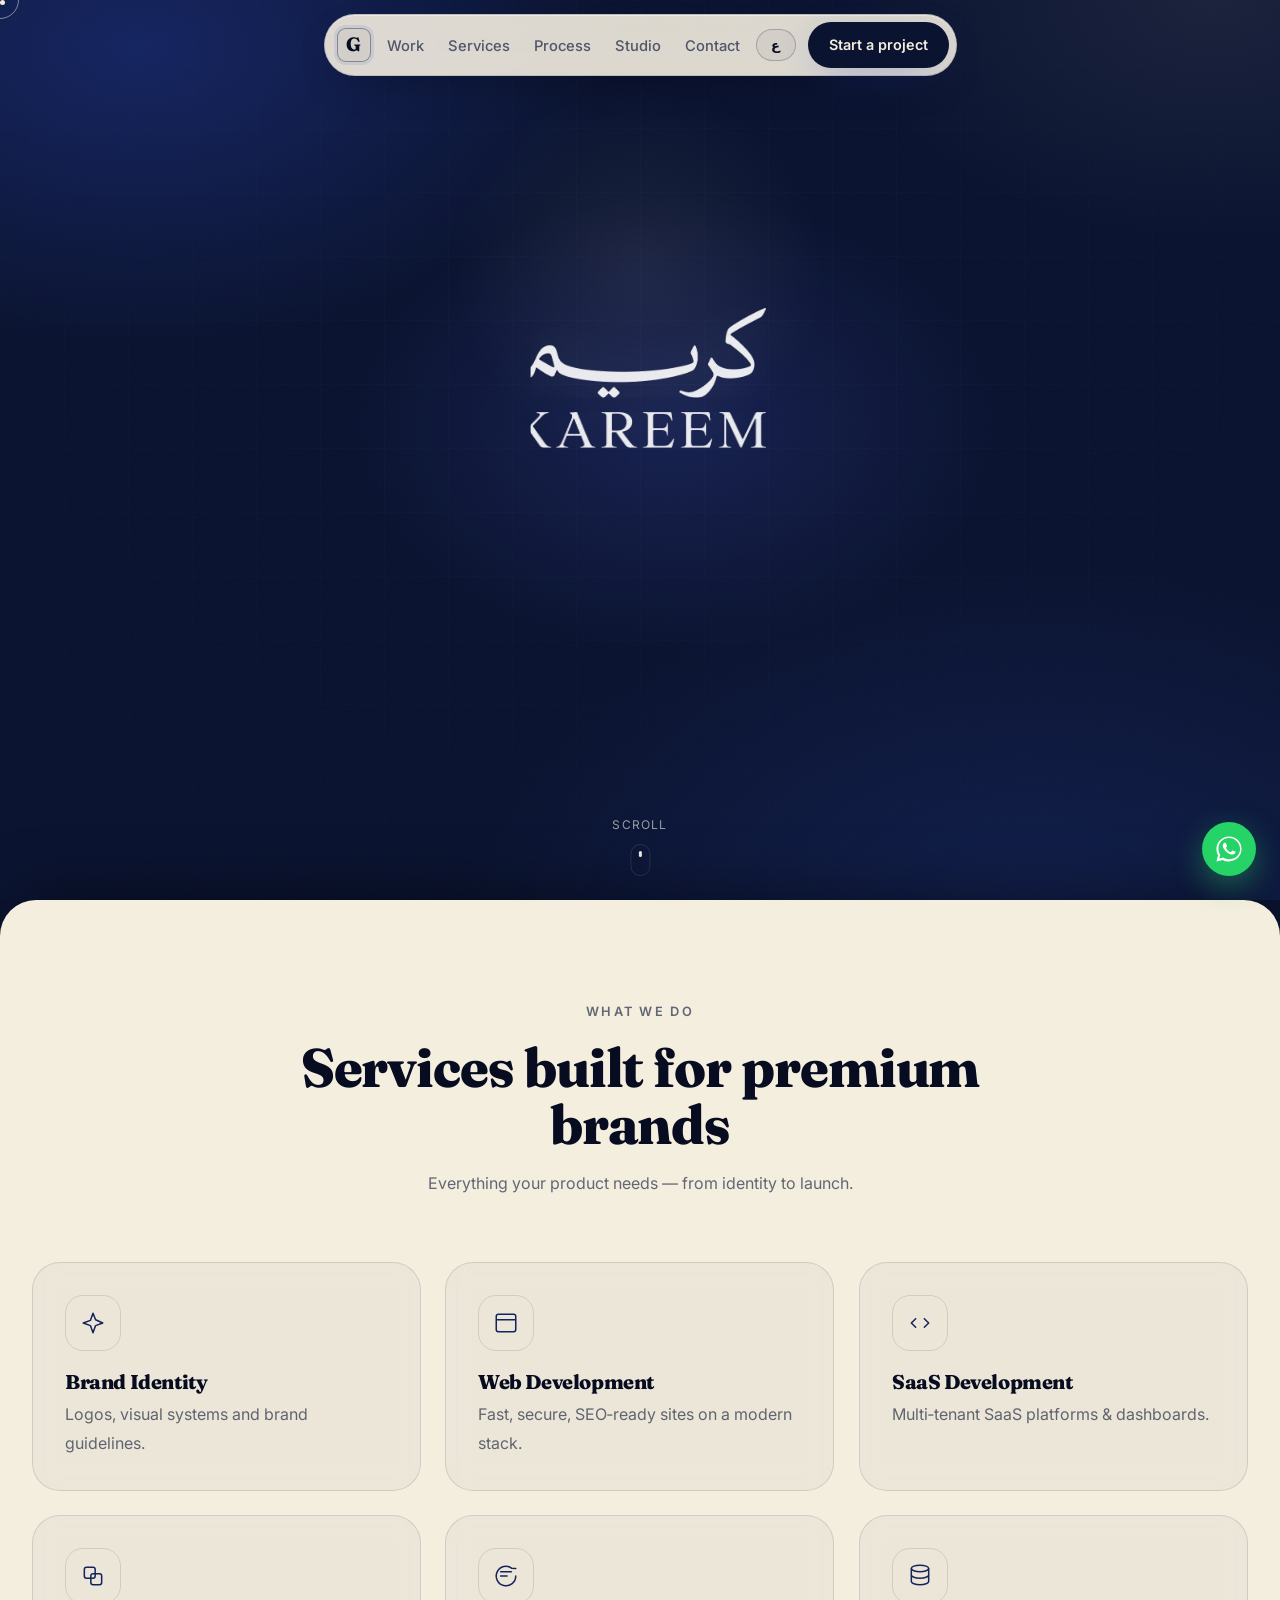
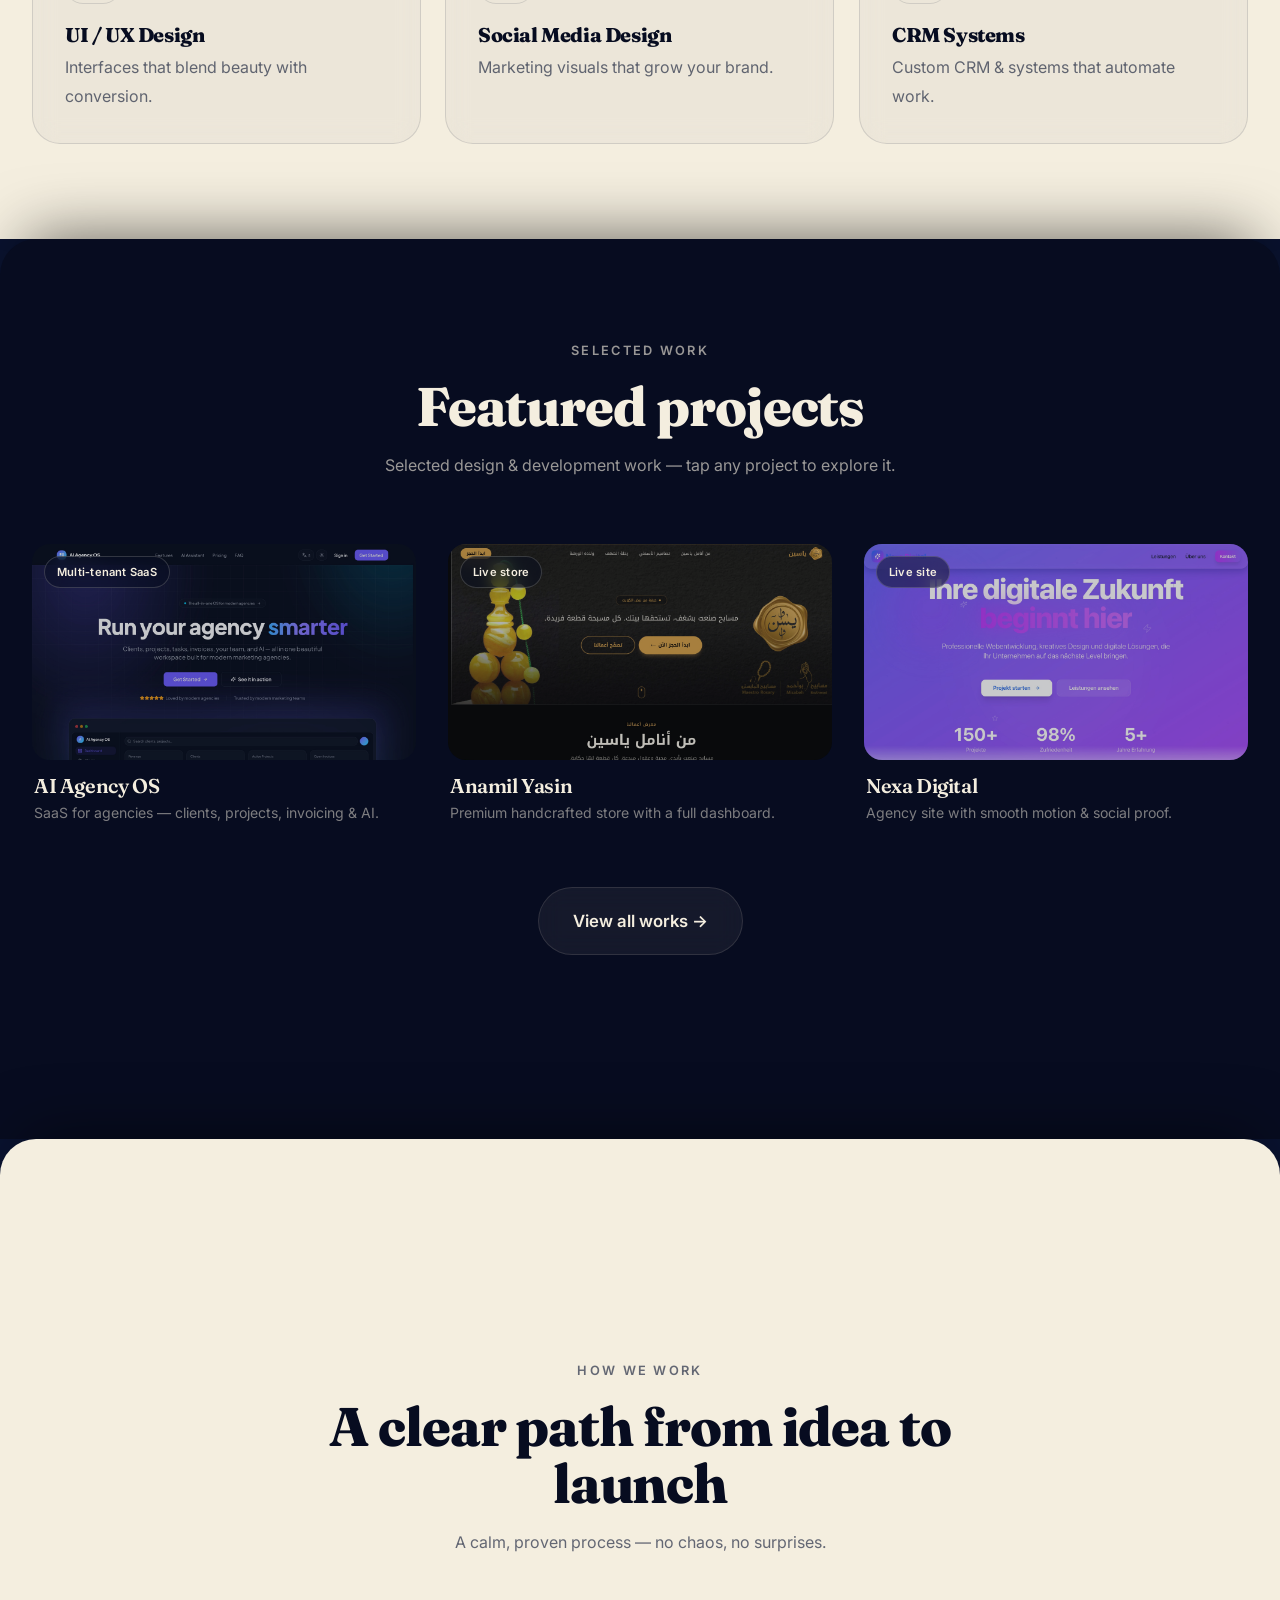
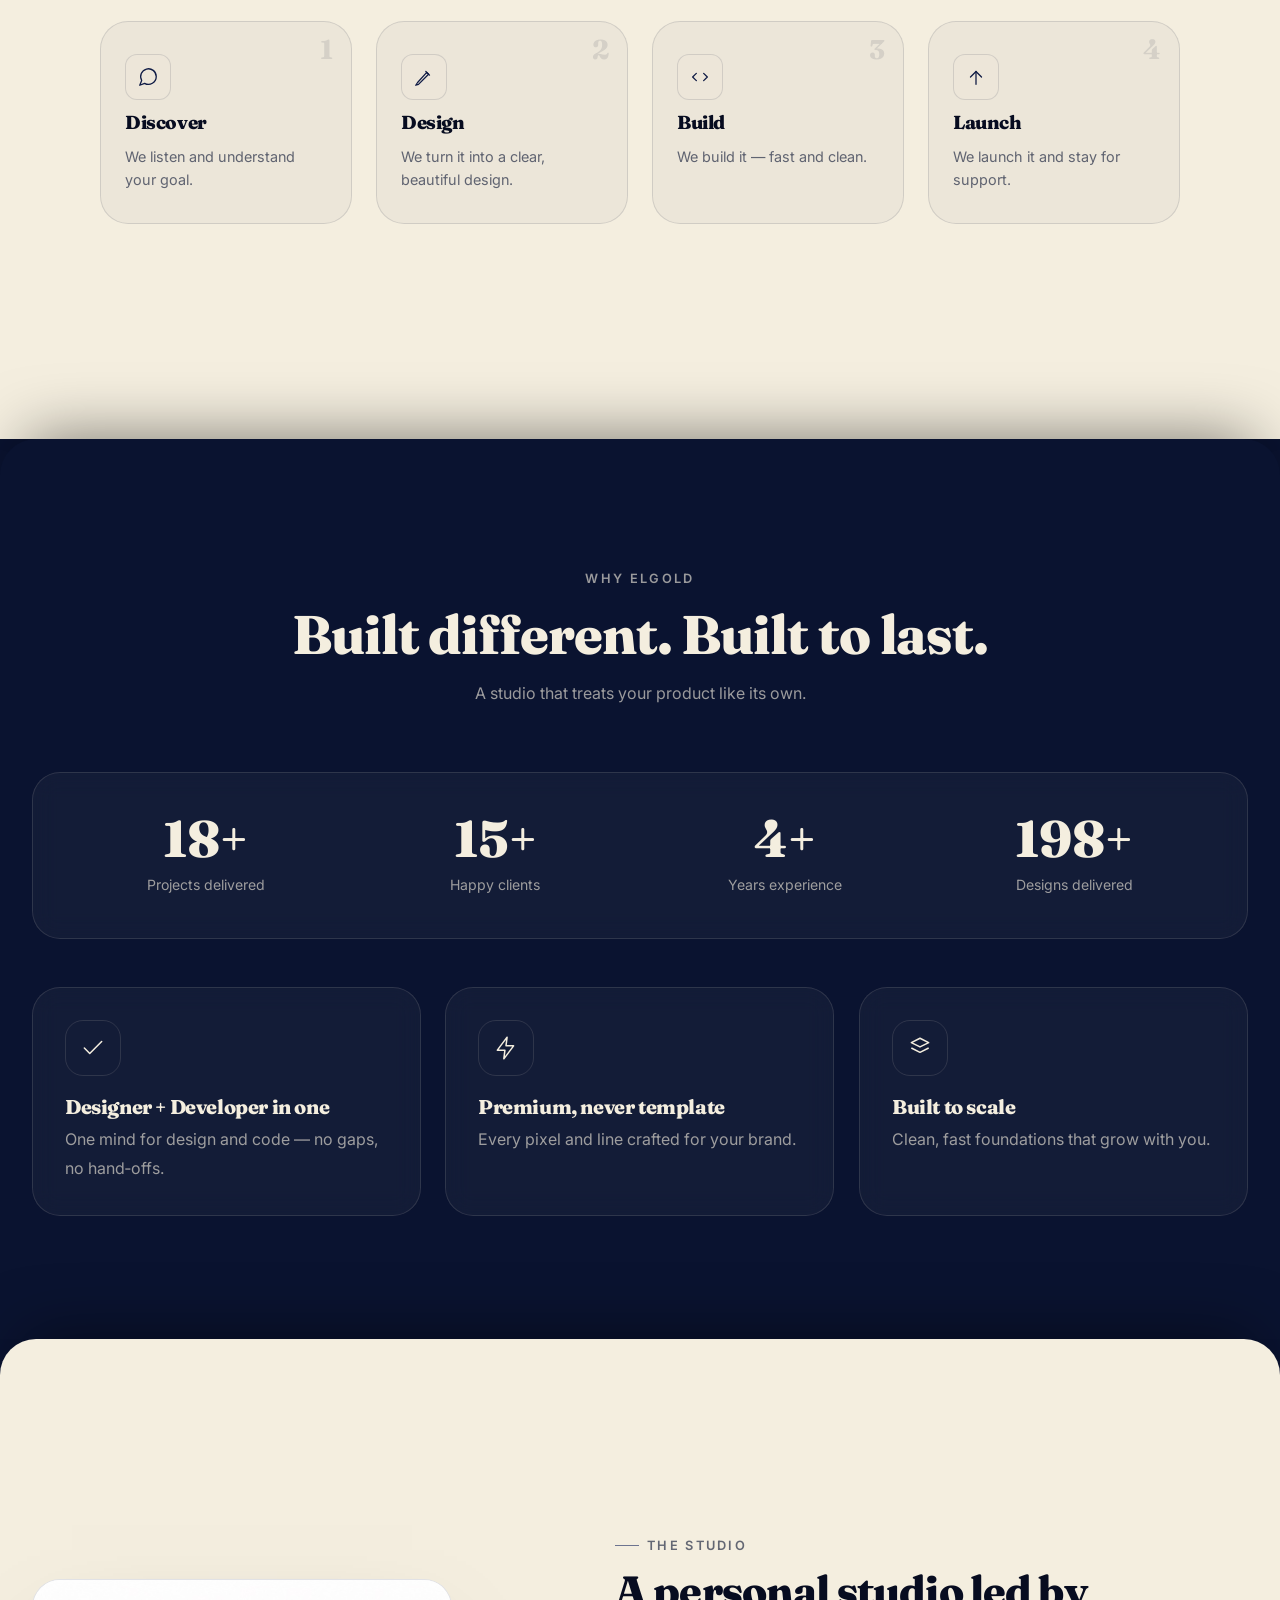
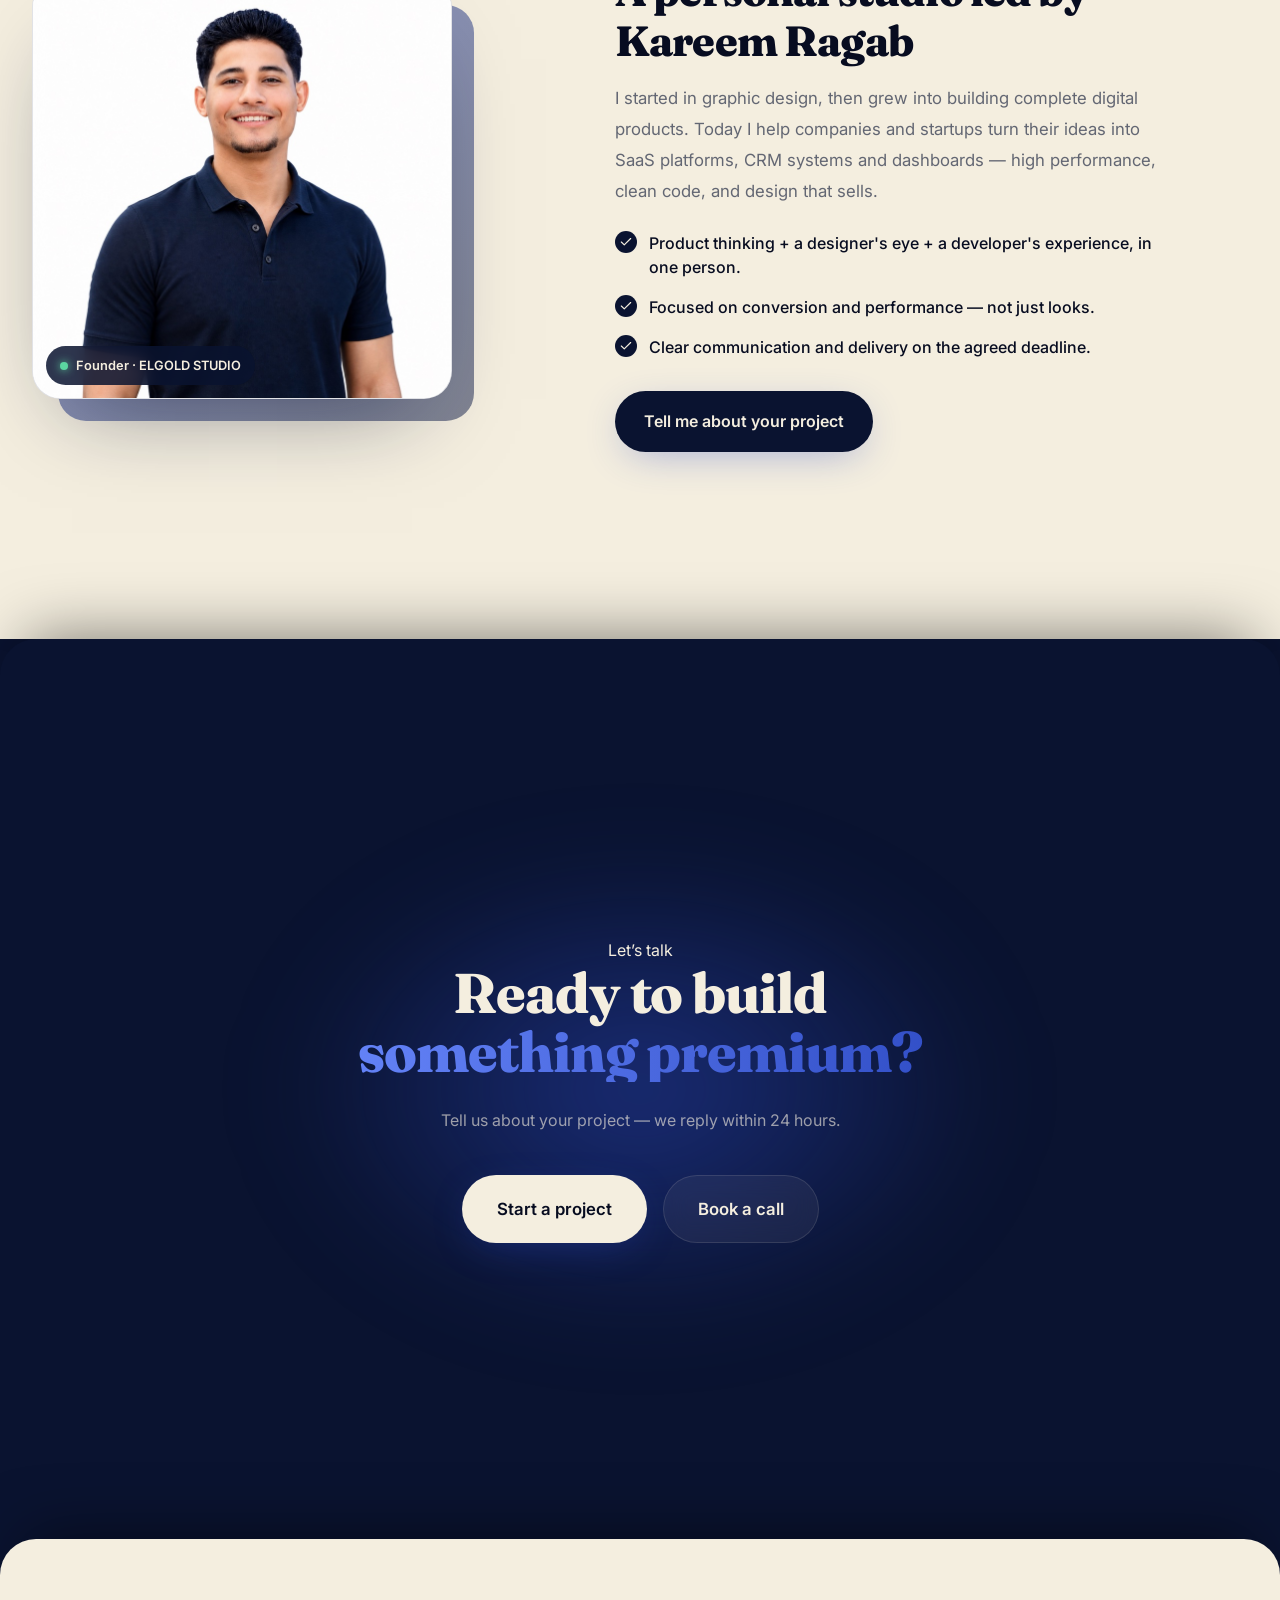
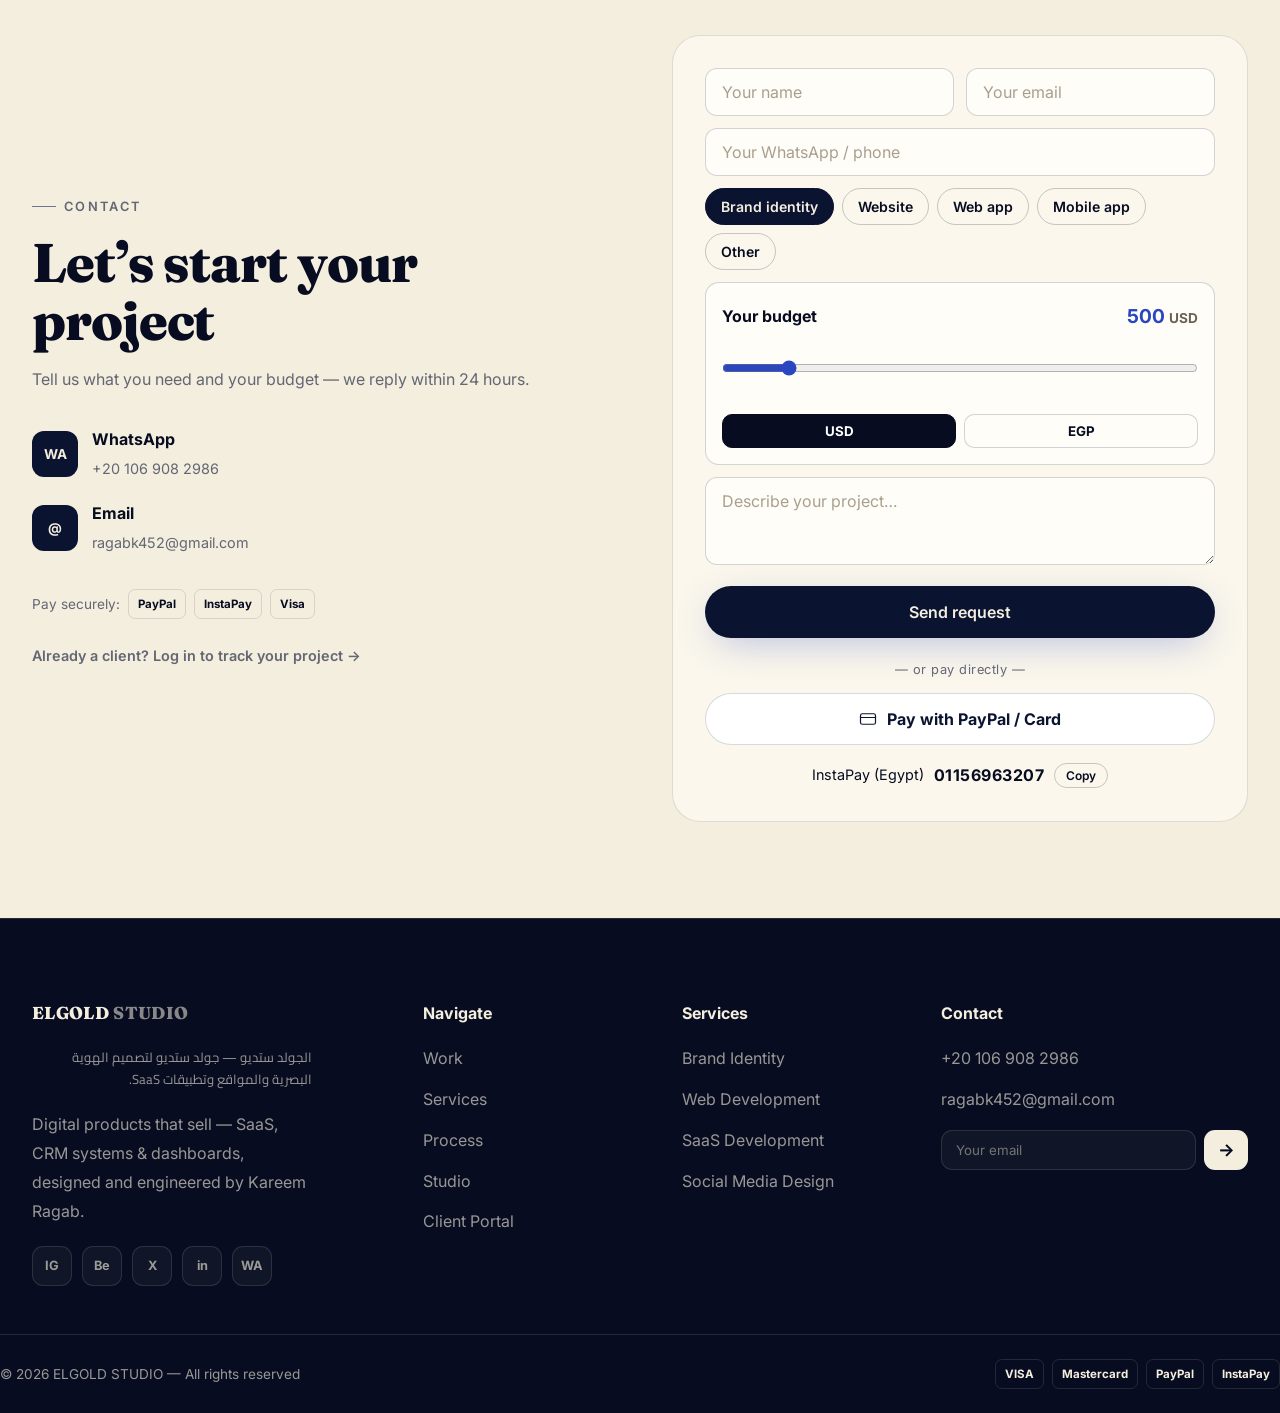
==== commit fd822bcb: "SEO: add Minya locality (address + keywords) for local search Co-Authored-By: Claude Opus 4.8 (1M co" ====
--- a/index.html
+++ b/index.html
@@ -12,7 +12,7 @@
   <link rel="canonical" href="https://elgold-1.vercel.app/" />
   <meta name="author" content="Kareem Ragab — ELGOLD STUDIO" />
   <meta name="robots" content="index, follow, max-image-preview:large, max-snippet:-1" />
-  <meta name="keywords" content="الجولد ستديو, جولد ستديو, ستديو جولد, ستديو الجولد, الجولد, جولد, ستديو, كريم رجب, ELGOLD STUDIO, ELGOLD, GOLD STUDIO, STUDIO GOLD, EL GOLD, Kareem Ragab, هوية بصرية, تصميم مواقع, برمجة, SaaS, brand identity, web design, web development, Egypt" />
+  <meta name="keywords" content="الجولد ستديو, جولد ستديو, ستديو جولد, ستديو الجولد, الجولد, جولد, ستديو, كريم رجب, ELGOLD STUDIO, ELGOLD, GOLD STUDIO, STUDIO GOLD, EL GOLD, Kareem Ragab, هوية بصرية, تصميم مواقع, برمجة, SaaS, مصمم مواقع المنيا, تصميم مواقع المنيا, مبرمج المنيا, المنيا, brand identity, web design, web development, Minya, Egypt" />
   <meta property="og:type" content="website" />
   <meta property="og:site_name" content="ELGOLD STUDIO" />
   <meta property="og:title" content="الجولد ستديو | ELGOLD STUDIO — تصميم وتطوير" />
@@ -30,7 +30,7 @@
   <meta name="twitter:image" content="https://elgold-1.vercel.app/assets/og-cover.jpg?v=20260702z14" />
   <script type="application/ld+json">
   {"@context":"https://schema.org","@graph":[
-    {"@type":"ProfessionalService","@id":"https://elgold-1.vercel.app/#studio","name":"ELGOLD STUDIO","alternateName":["الجولد ستديو","جولد ستديو","ستديو جولد","ستديو الجولد","الجولد","ELGOLD","GOLD STUDIO","STUDIO GOLD","EL GOLD"],"url":"https://elgold-1.vercel.app/","image":"https://elgold-1.vercel.app/assets/og-cover.jpg","sameAs":["https://www.instagram.com/elgold__1","https://x.com/kareemraga26694","https://www.linkedin.com/in/gold15","https://www.behance.net/kareem1512"],"description":"الجولد ستديو (ELGOLD STUDIO) designs and builds premium digital products — brand identity, websites and SaaS.","founder":{"@type":"Person","name":"Kareem Ragab"},"email":"ragabk452@gmail.com","telephone":"+201069082986","areaServed":["Egypt","Worldwide"],"address":{"@type":"PostalAddress","addressCountry":"EG"},"knowsAbout":["Brand Identity","Web Design","Web Development","SaaS","UI/UX Design","Social Media Design"],"contactPoint":{"@type":"ContactPoint","telephone":"+201069082986","email":"ragabk452@gmail.com","contactType":"customer service","availableLanguage":["Arabic","English"]},"hasOfferCatalog":{"@type":"OfferCatalog","name":"Services","itemListElement":[{"@type":"Offer","itemOffered":{"@type":"Service","name":"Brand Identity"}},{"@type":"Offer","itemOffered":{"@type":"Service","name":"Web Development"}},{"@type":"Offer","itemOffered":{"@type":"Service","name":"SaaS Development"}},{"@type":"Offer","itemOffered":{"@type":"Service","name":"UI/UX Design"}},{"@type":"Offer","itemOffered":{"@type":"Service","name":"Social Media Design"}}]}},
+    {"@type":"ProfessionalService","@id":"https://elgold-1.vercel.app/#studio","name":"ELGOLD STUDIO","alternateName":["الجولد ستديو","جولد ستديو","ستديو جولد","ستديو الجولد","الجولد","ELGOLD","GOLD STUDIO","STUDIO GOLD","EL GOLD"],"url":"https://elgold-1.vercel.app/","image":"https://elgold-1.vercel.app/assets/og-cover.jpg","sameAs":["https://www.instagram.com/elgold__1","https://x.com/kareemraga26694","https://www.linkedin.com/in/gold15","https://www.behance.net/kareem1512"],"description":"الجولد ستديو (ELGOLD STUDIO) designs and builds premium digital products — brand identity, websites and SaaS.","founder":{"@type":"Person","name":"Kareem Ragab"},"email":"ragabk452@gmail.com","telephone":"+201069082986","areaServed":["Minya","Egypt","Worldwide"],"address":{"@type":"PostalAddress","addressLocality":"Minya","addressRegion":"Minya Governorate","addressCountry":"EG"},"knowsAbout":["Brand Identity","Web Design","Web Development","SaaS","UI/UX Design","Social Media Design"],"contactPoint":{"@type":"ContactPoint","telephone":"+201069082986","email":"ragabk452@gmail.com","contactType":"customer service","availableLanguage":["Arabic","English"]},"hasOfferCatalog":{"@type":"OfferCatalog","name":"Services","itemListElement":[{"@type":"Offer","itemOffered":{"@type":"Service","name":"Brand Identity"}},{"@type":"Offer","itemOffered":{"@type":"Service","name":"Web Development"}},{"@type":"Offer","itemOffered":{"@type":"Service","name":"SaaS Development"}},{"@type":"Offer","itemOffered":{"@type":"Service","name":"UI/UX Design"}},{"@type":"Offer","itemOffered":{"@type":"Service","name":"Social Media Design"}}]}},
     {"@type":"WebSite","@id":"https://elgold-1.vercel.app/#website","url":"https://elgold-1.vercel.app/","name":"ELGOLD STUDIO","alternateName":["الجولد ستديو","جولد ستديو","ELGOLD STUDIO"],"publisher":{"@id":"https://elgold-1.vercel.app/#studio"},"inLanguage":"en"},
     {"@type":"Person","name":"Kareem Ragab","jobTitle":"Graphic Designer & Web Developer","worksFor":{"@id":"https://elgold-1.vercel.app/#studio"},"url":"https://elgold-1.vercel.app/"}
   ]}
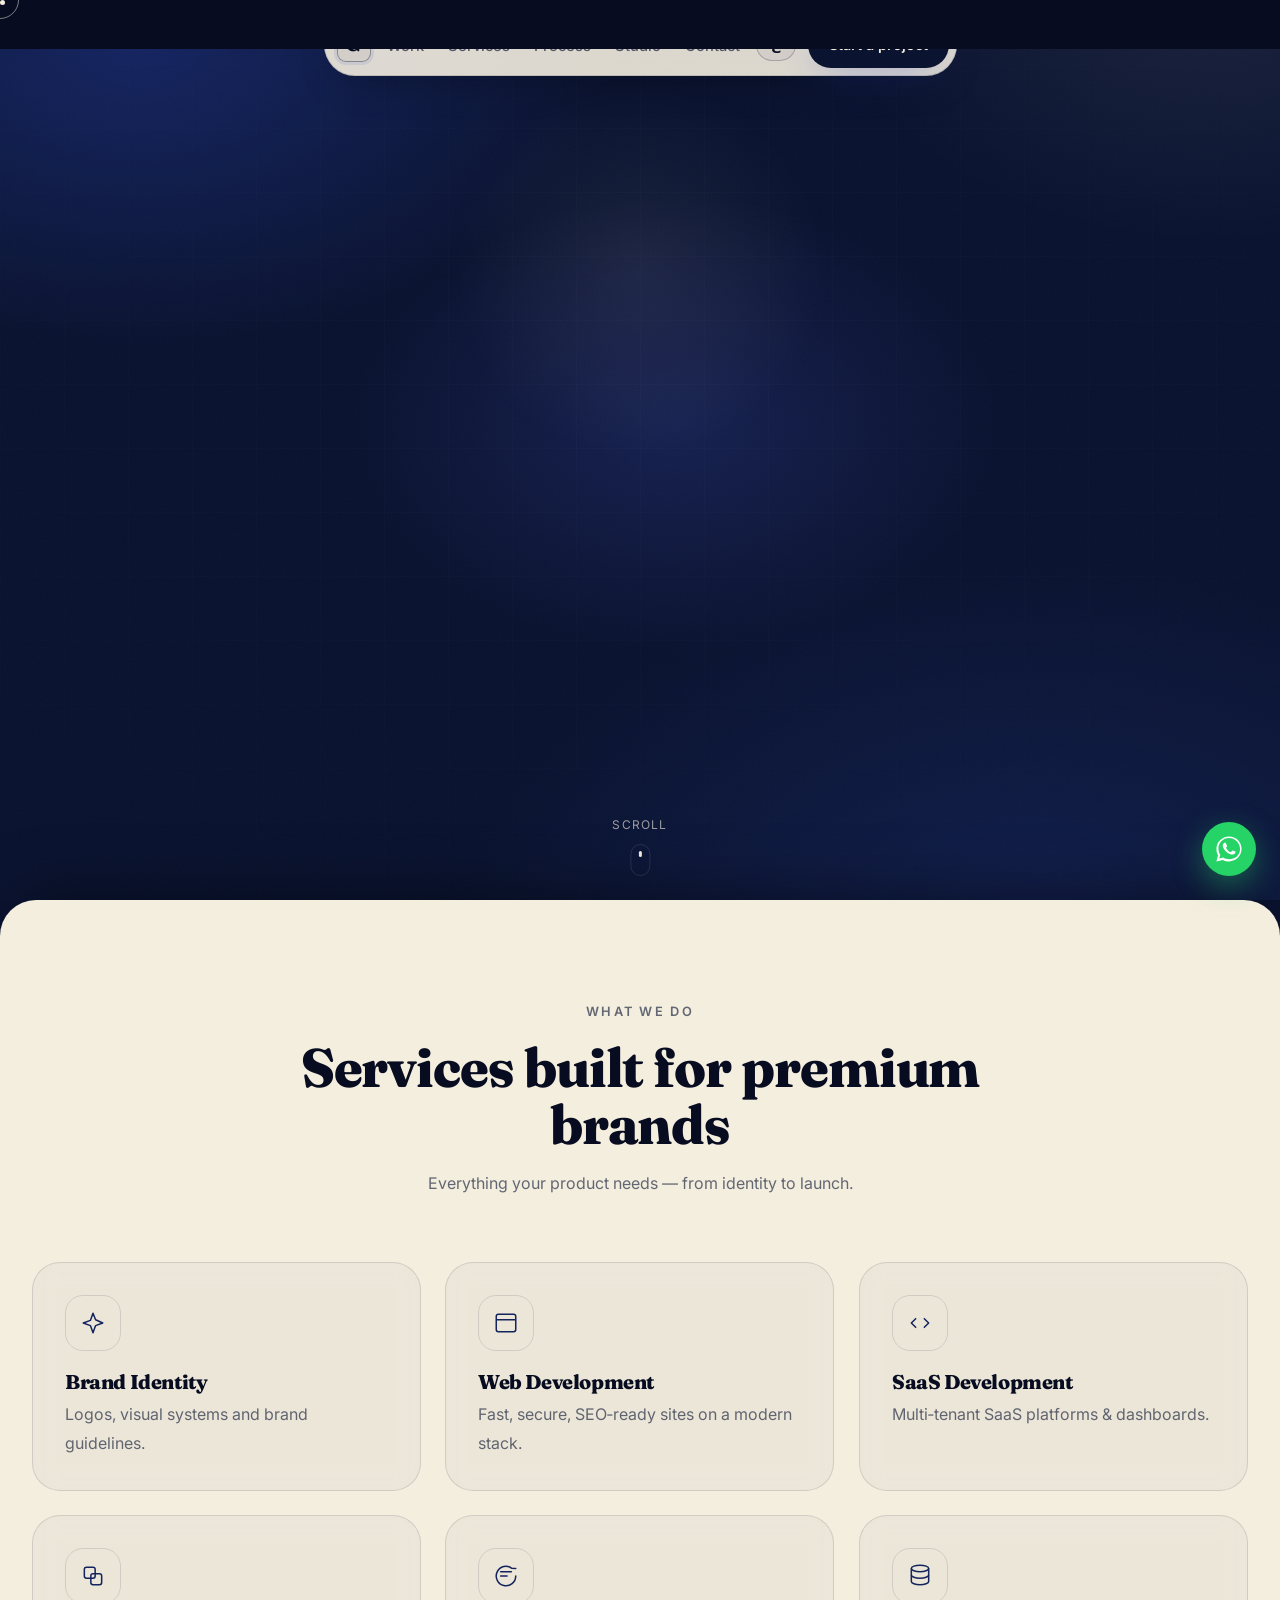
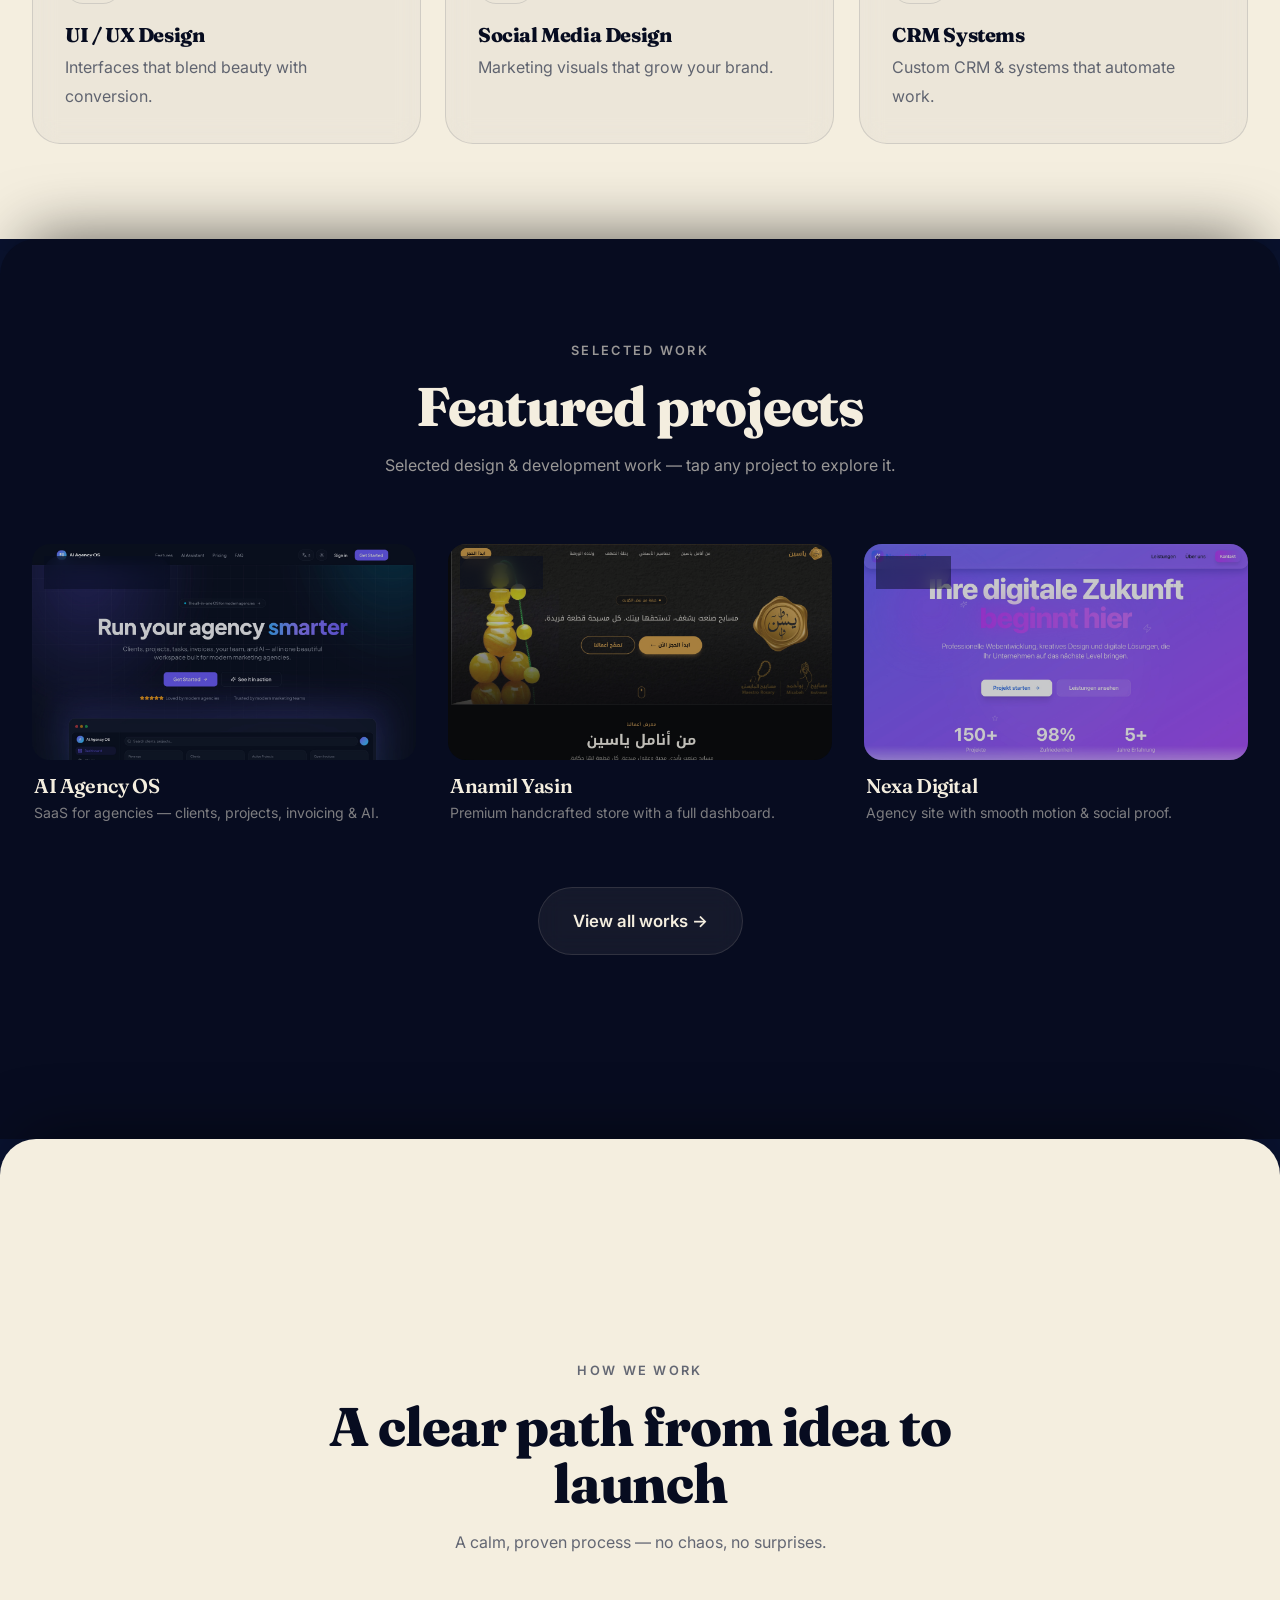
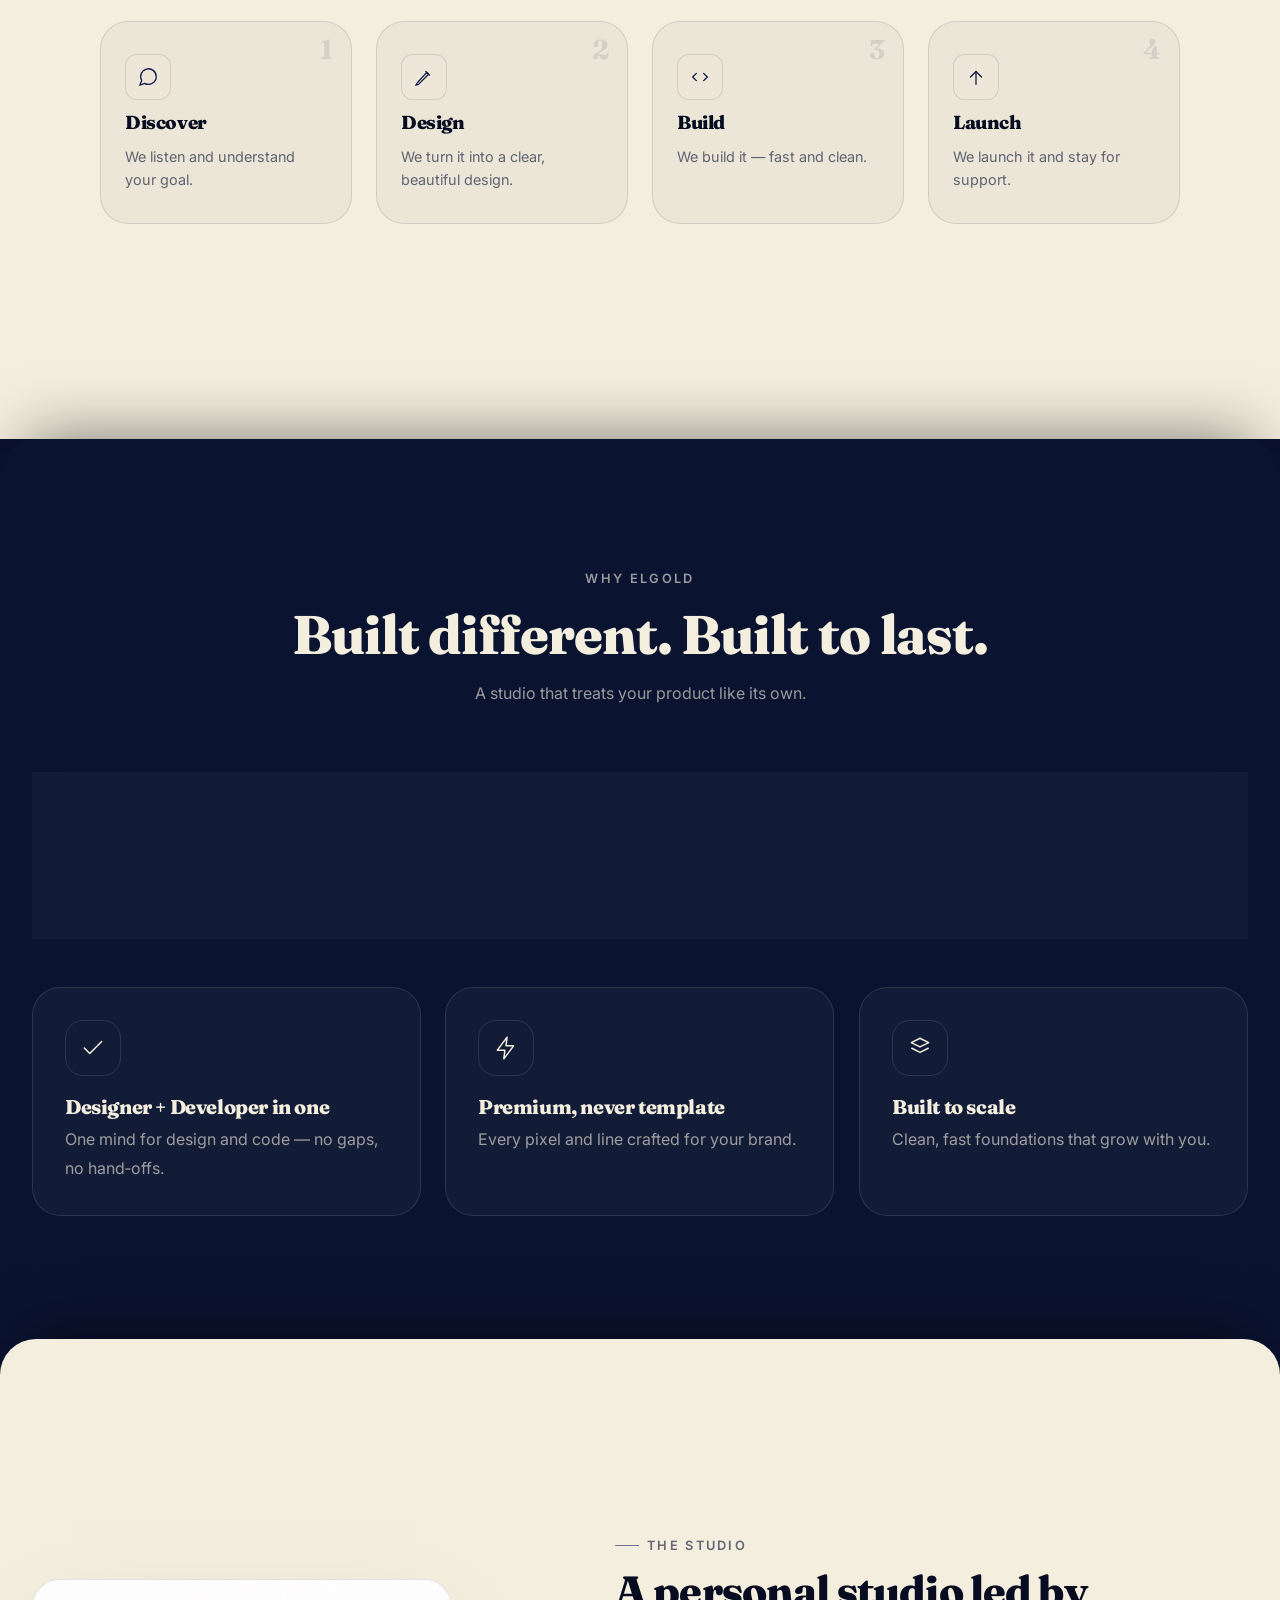
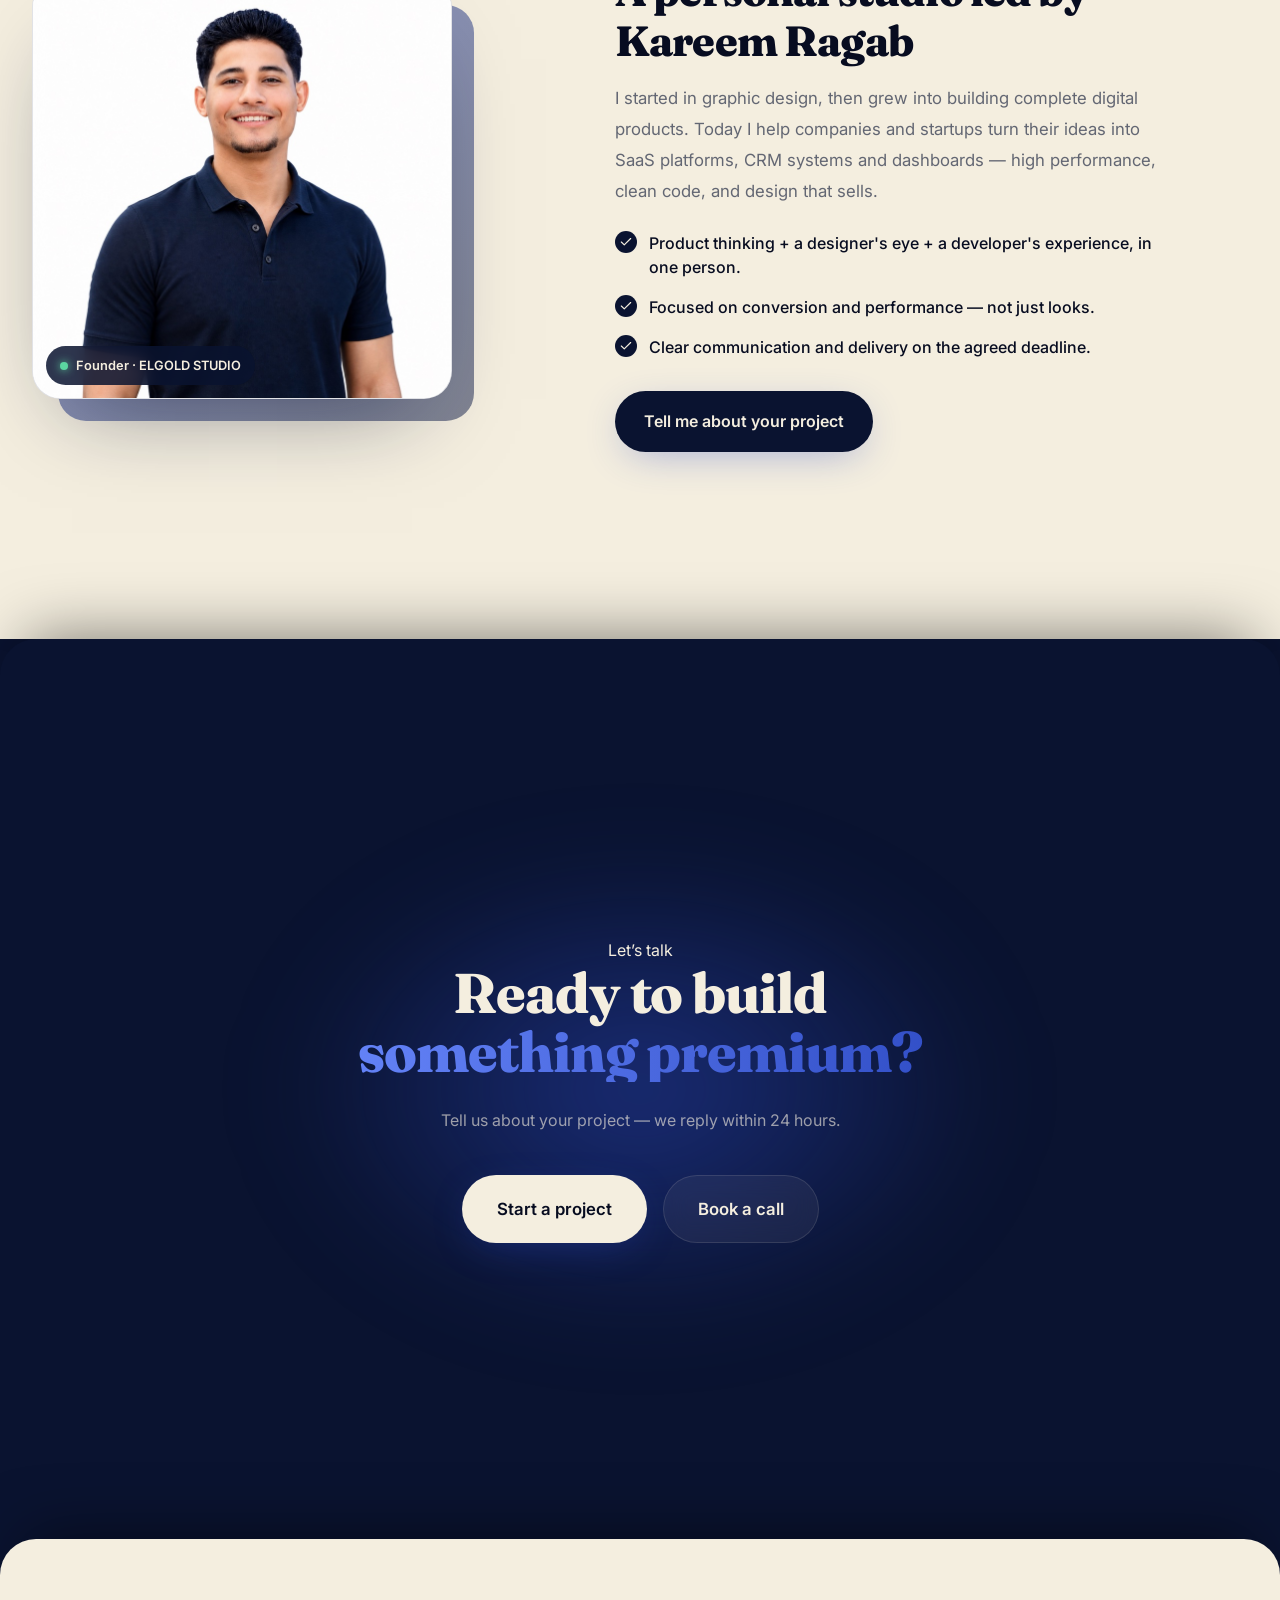
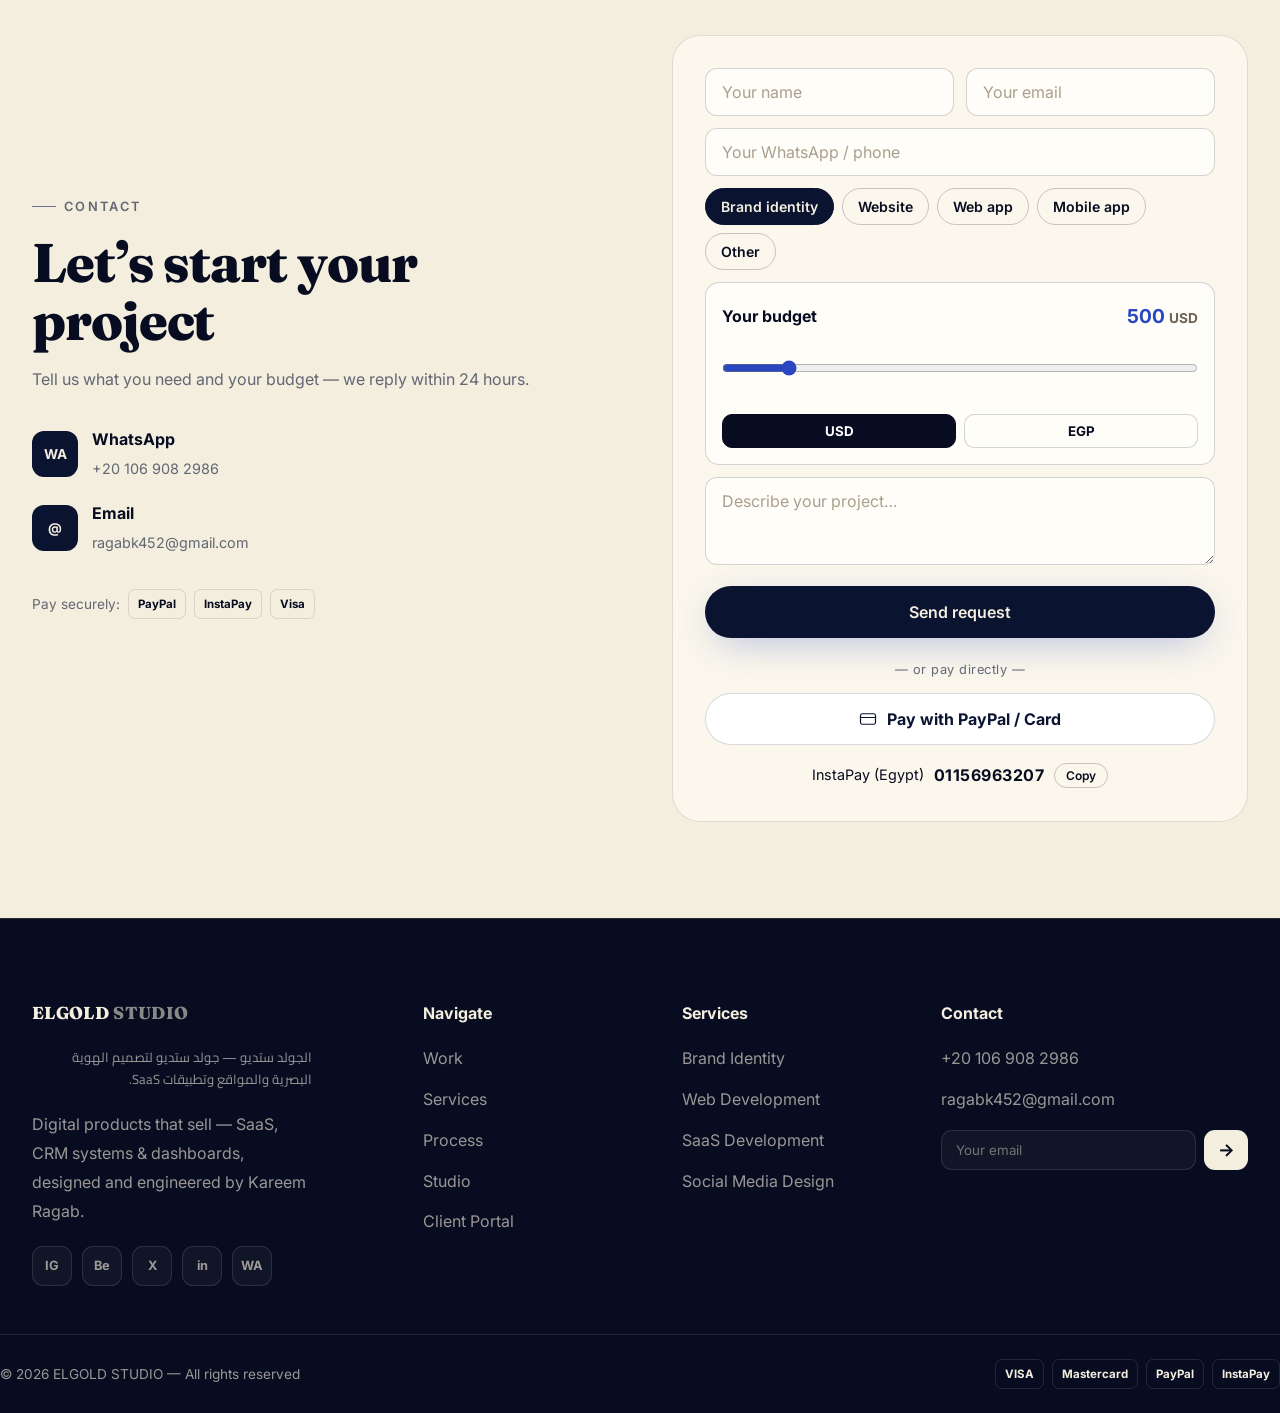
==== commit 1739d910: "Mobile: clear the WhatsApp FAB from the footer payment badges Add bottom padding to .footer__bottom " ====
--- a/index.html
+++ b/index.html
@@ -18,7 +18,7 @@
   <meta property="og:title" content="الجولد ستديو | ELGOLD STUDIO — تصميم وتطوير" />
   <meta property="og:description" content="Brand identity, websites and SaaS designed and engineered by Kareem Ragab — premium digital products for brands that refuse to look ordinary." />
   <meta property="og:url" content="https://elgold-1.vercel.app/" />
-  <meta property="og:image" content="https://elgold-1.vercel.app/assets/og-cover.jpg?v=20260702z14" />
+  <meta property="og:image" content="https://elgold-1.vercel.app/assets/og-cover.jpg?v=20260702z15" />
   <meta property="og:image:width" content="1200" />
   <meta property="og:image:height" content="630" />
   <meta property="og:image:alt" content="الجولد ستديو — ELGOLD STUDIO" />
@@ -27,7 +27,7 @@
   <meta name="twitter:card" content="summary_large_image" />
   <meta name="twitter:title" content="الجولد ستديو | ELGOLD STUDIO — تصميم وتطوير" />
   <meta name="twitter:description" content="Premium digital products — brand identity, websites and SaaS, designed and engineered by Kareem Ragab." />
-  <meta name="twitter:image" content="https://elgold-1.vercel.app/assets/og-cover.jpg?v=20260702z14" />
+  <meta name="twitter:image" content="https://elgold-1.vercel.app/assets/og-cover.jpg?v=20260702z15" />
   <script type="application/ld+json">
   {"@context":"https://schema.org","@graph":[
     {"@type":"ProfessionalService","@id":"https://elgold-1.vercel.app/#studio","name":"ELGOLD STUDIO","alternateName":["الجولد ستديو","جولد ستديو","ستديو جولد","ستديو الجولد","الجولد","ELGOLD","GOLD STUDIO","STUDIO GOLD","EL GOLD"],"url":"https://elgold-1.vercel.app/","image":"https://elgold-1.vercel.app/assets/og-cover.jpg","sameAs":["https://www.instagram.com/elgold__1","https://x.com/kareemraga26694","https://www.linkedin.com/in/gold15","https://www.behance.net/kareem1512"],"description":"الجولد ستديو (ELGOLD STUDIO) designs and builds premium digital products — brand identity, websites and SaaS.","founder":{"@type":"Person","name":"Kareem Ragab"},"email":"ragabk452@gmail.com","telephone":"+201069082986","areaServed":["Minya","Egypt","Worldwide"],"address":{"@type":"PostalAddress","addressLocality":"Minya","addressRegion":"Minya Governorate","addressCountry":"EG"},"knowsAbout":["Brand Identity","Web Design","Web Development","SaaS","UI/UX Design","Social Media Design"],"contactPoint":{"@type":"ContactPoint","telephone":"+201069082986","email":"ragabk452@gmail.com","contactType":"customer service","availableLanguage":["Arabic","English"]},"hasOfferCatalog":{"@type":"OfferCatalog","name":"Services","itemListElement":[{"@type":"Offer","itemOffered":{"@type":"Service","name":"Brand Identity"}},{"@type":"Offer","itemOffered":{"@type":"Service","name":"Web Development"}},{"@type":"Offer","itemOffered":{"@type":"Service","name":"SaaS Development"}},{"@type":"Offer","itemOffered":{"@type":"Service","name":"UI/UX Design"}},{"@type":"Offer","itemOffered":{"@type":"Service","name":"Social Media Design"}}]}},
@@ -40,17 +40,17 @@
   <link rel="preconnect" href="https://fonts.gstatic.com" crossorigin />
   <link href="https://fonts.googleapis.com/css2?family=Fraunces:ital,opsz,wght@0,9..144,400;0,9..144,600;0,9..144,800;1,9..144,500&family=Inter:wght@400;500;600;700&family=Cairo:wght@400;600;700;800&display=swap" rel="stylesheet" />
 
-  <link rel="stylesheet" href="css/tokens.css?v=20260702z14" />
-  <link rel="stylesheet" href="css/style.css?v=20260702z14" />
-  <link rel="stylesheet" href="css/responsive.css?v=20260702z14" />
+  <link rel="stylesheet" href="css/tokens.css?v=20260702z15" />
+  <link rel="stylesheet" href="css/style.css?v=20260702z15" />
+  <link rel="stylesheet" href="css/responsive.css?v=20260702z15" />
 
   <!-- المكتبات مستضافة محلياً (من سيرفرنا، مش CDN خارجي) + defer لتحميل غير معطِّل -->
   <script src="assets/js/vendor/gsap.min.js" defer></script>
   <script src="assets/js/vendor/ScrollTrigger.min.js" defer></script>
   <script src="assets/js/vendor/lenis.min.js" defer></script>
   <script src="assets/js/vendor/supabase.min.js" defer></script>
-  <script src="js/portal-config.js?v=20260702z14" defer></script>
-  <script src="js/main.js?v=20260702z14" defer></script>
+  <script src="js/portal-config.js?v=20260702z15" defer></script>
+  <script src="js/main.js?v=20260702z15" defer></script>
 </head>
 <body>
 
@@ -110,8 +110,8 @@
   <section id="hero" class="page hero">
     <div class="hero__inner">
       <h1 class="hero__lockup">
-        <img class="hero__lockup-img hero__lockup-img--ar" src="assets/kareem-ar.png?v=20260702z14" alt="كريم رجب — ELGOLD STUDIO" width="1250" height="444" fetchpriority="high" />
-        <img class="hero__lockup-img hero__lockup-img--en" src="assets/kareem-en.png?v=20260702z14" alt="Kareem Ragab — ELGOLD STUDIO" width="1057" height="152" fetchpriority="high" />
+        <img class="hero__lockup-img hero__lockup-img--ar" src="assets/kareem-ar.png?v=20260702z15" alt="كريم رجب — ELGOLD STUDIO" width="1250" height="444" fetchpriority="high" />
+        <img class="hero__lockup-img hero__lockup-img--en" src="assets/kareem-en.png?v=20260702z15" alt="Kareem Ragab — ELGOLD STUDIO" width="1057" height="152" fetchpriority="high" />
       </h1>
       <span class="hero__divider" aria-hidden="true"></span>
       <p class="hero__role" data-i18n="hero.role">Graphic Designer · Web Developer</p>
--- a/css/responsive.css
+++ b/css/responsive.css
@@ -52,7 +52,7 @@
   .services, .work, .why, .process, .techstack, .contact, .cta, .faq, .testi { padding: var(--s-80) 0; }
   .field-row { grid-template-columns: 1fr; }
   .footer__grid { grid-template-columns: 1fr; }
-  .footer__bottom { flex-direction: column; text-align: center; }
+  .footer__bottom { flex-direction: column; text-align: center; padding-bottom: 76px; }
   .testi-card { flex-basis: 300px; width: 300px; }
 
   .scroll-hint { display: none; }
